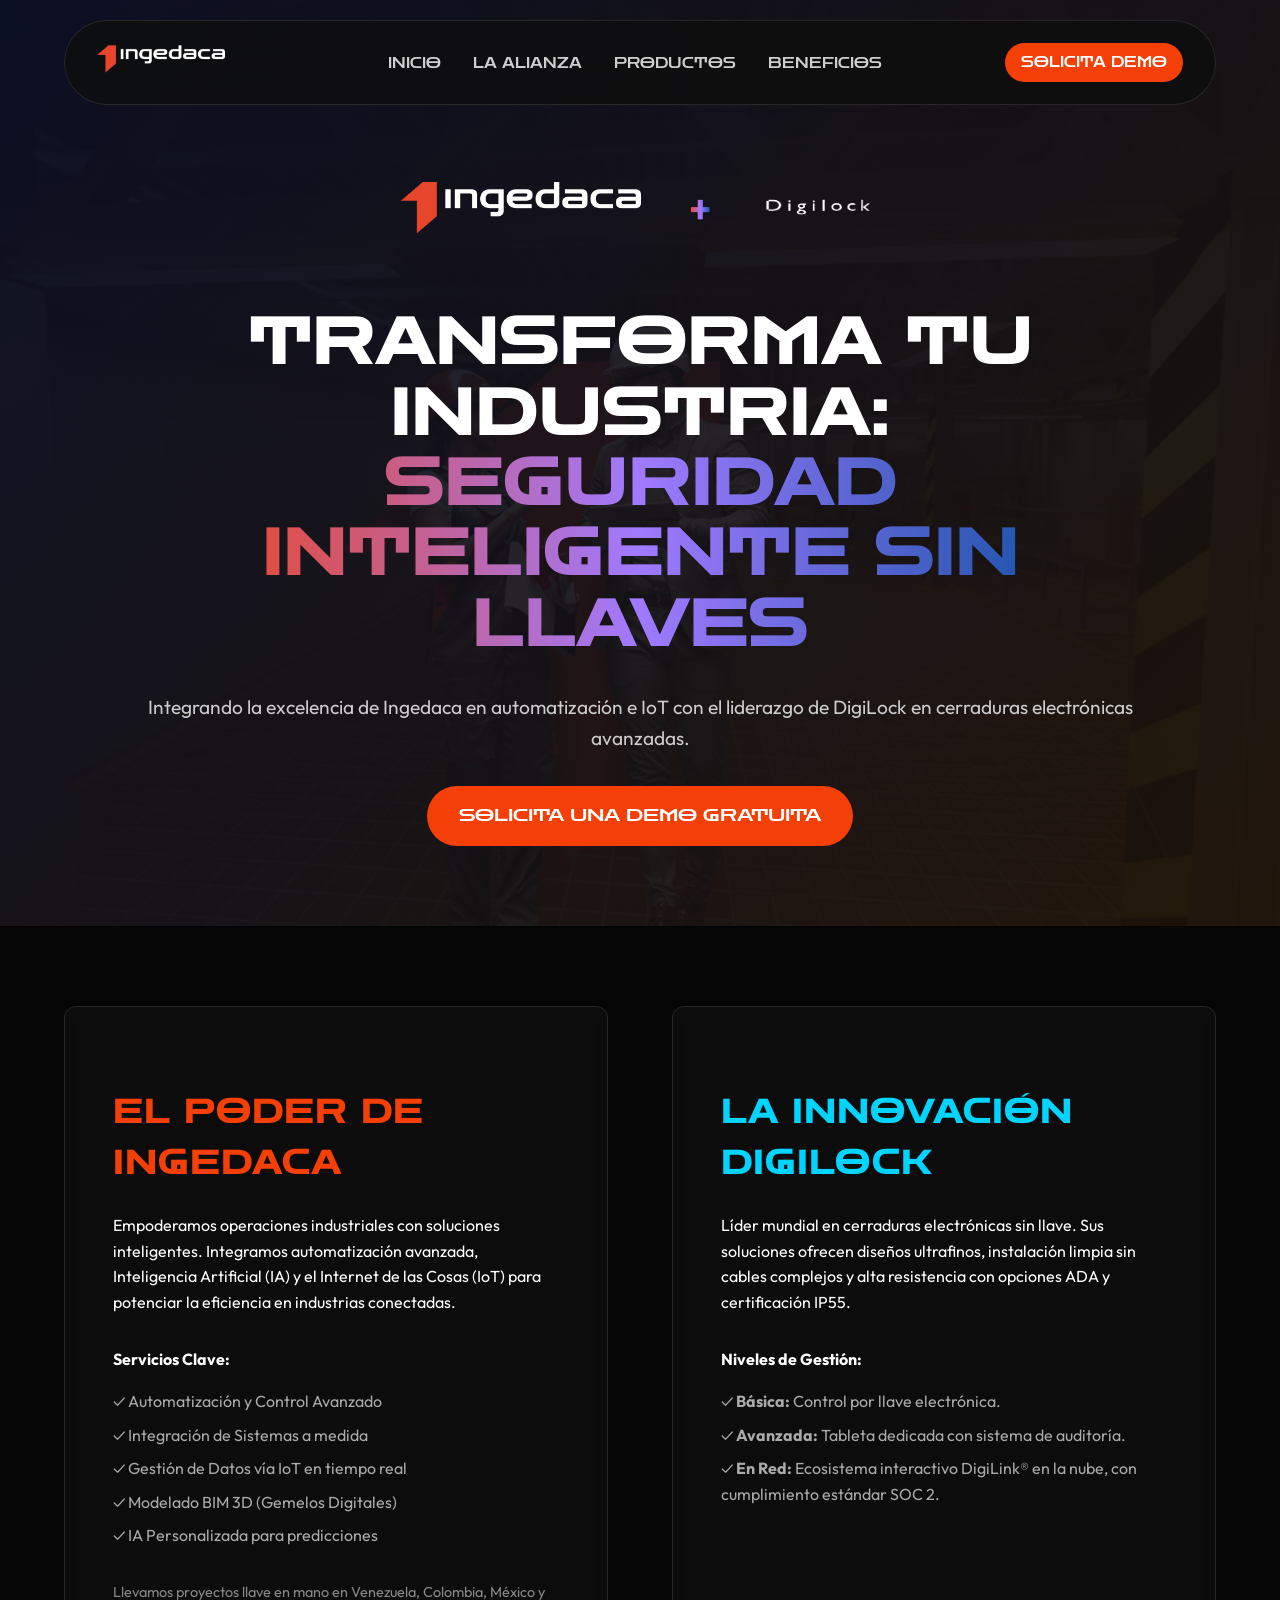
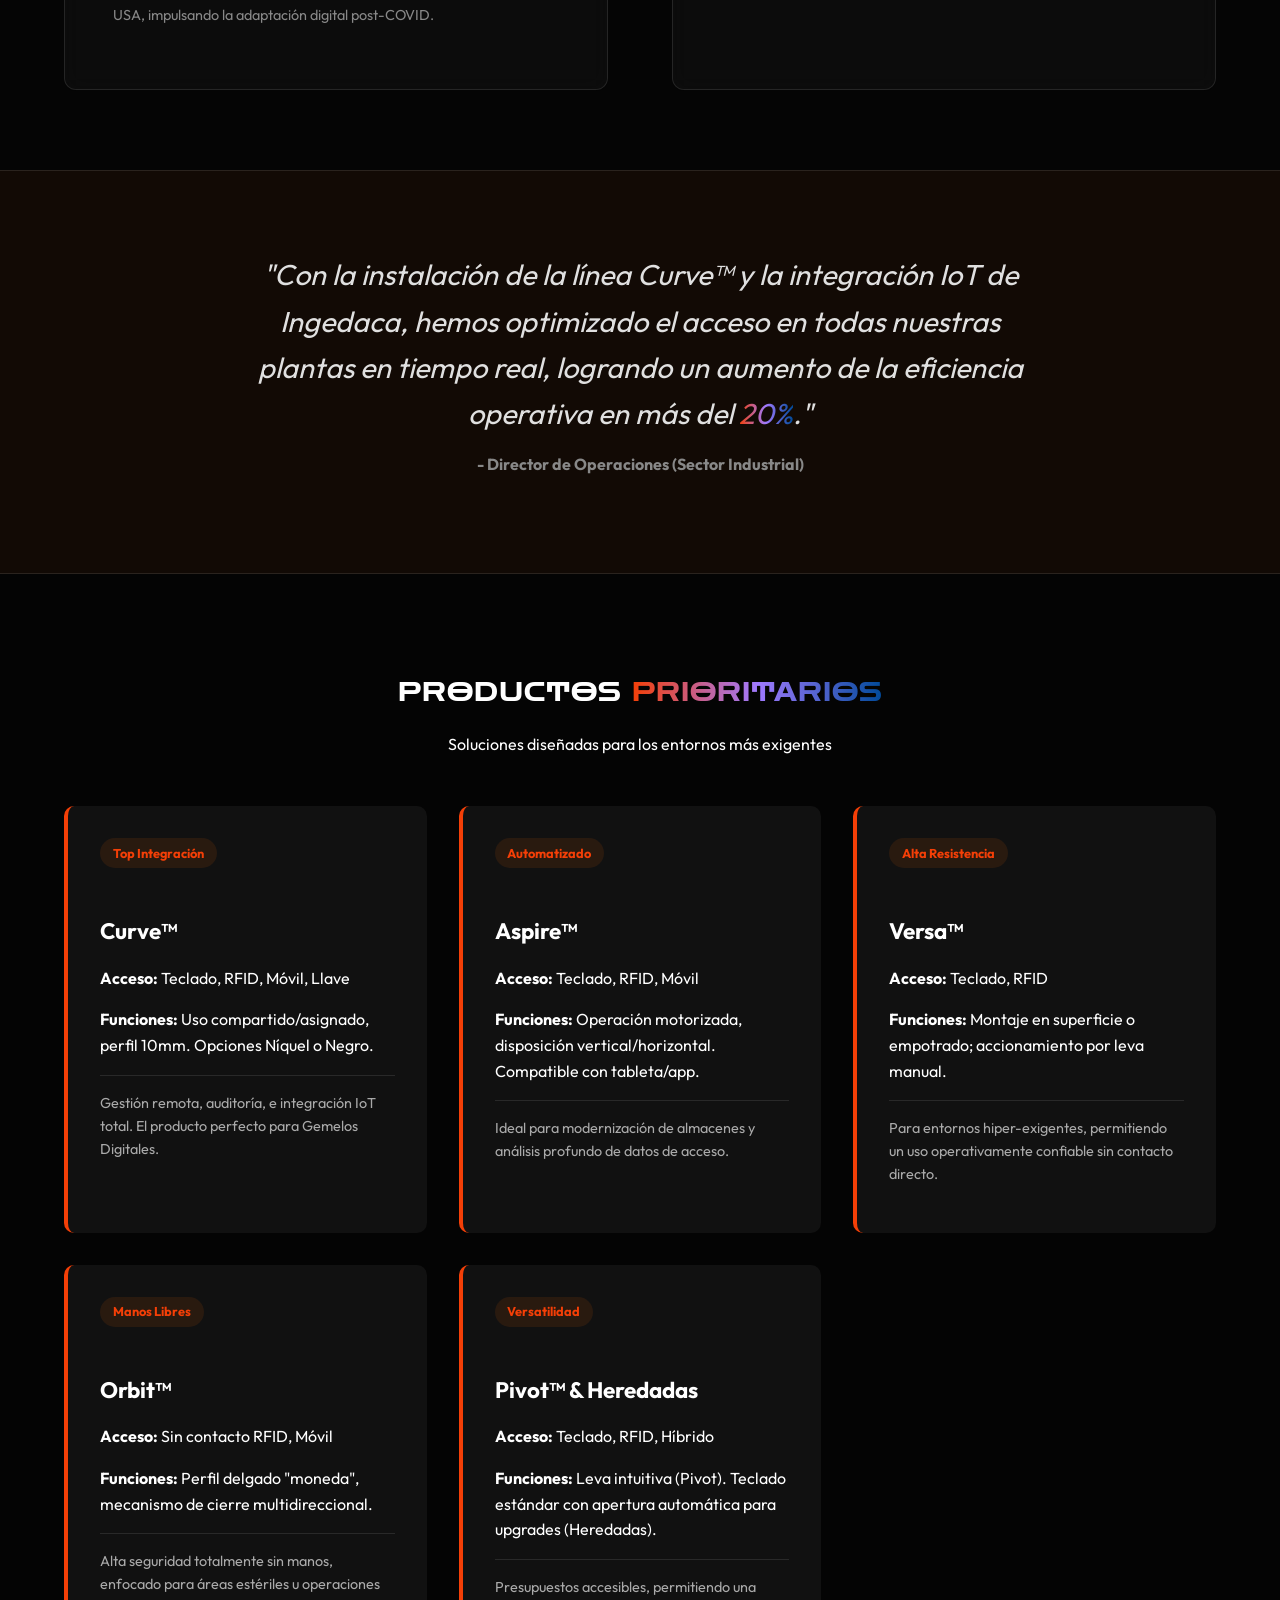
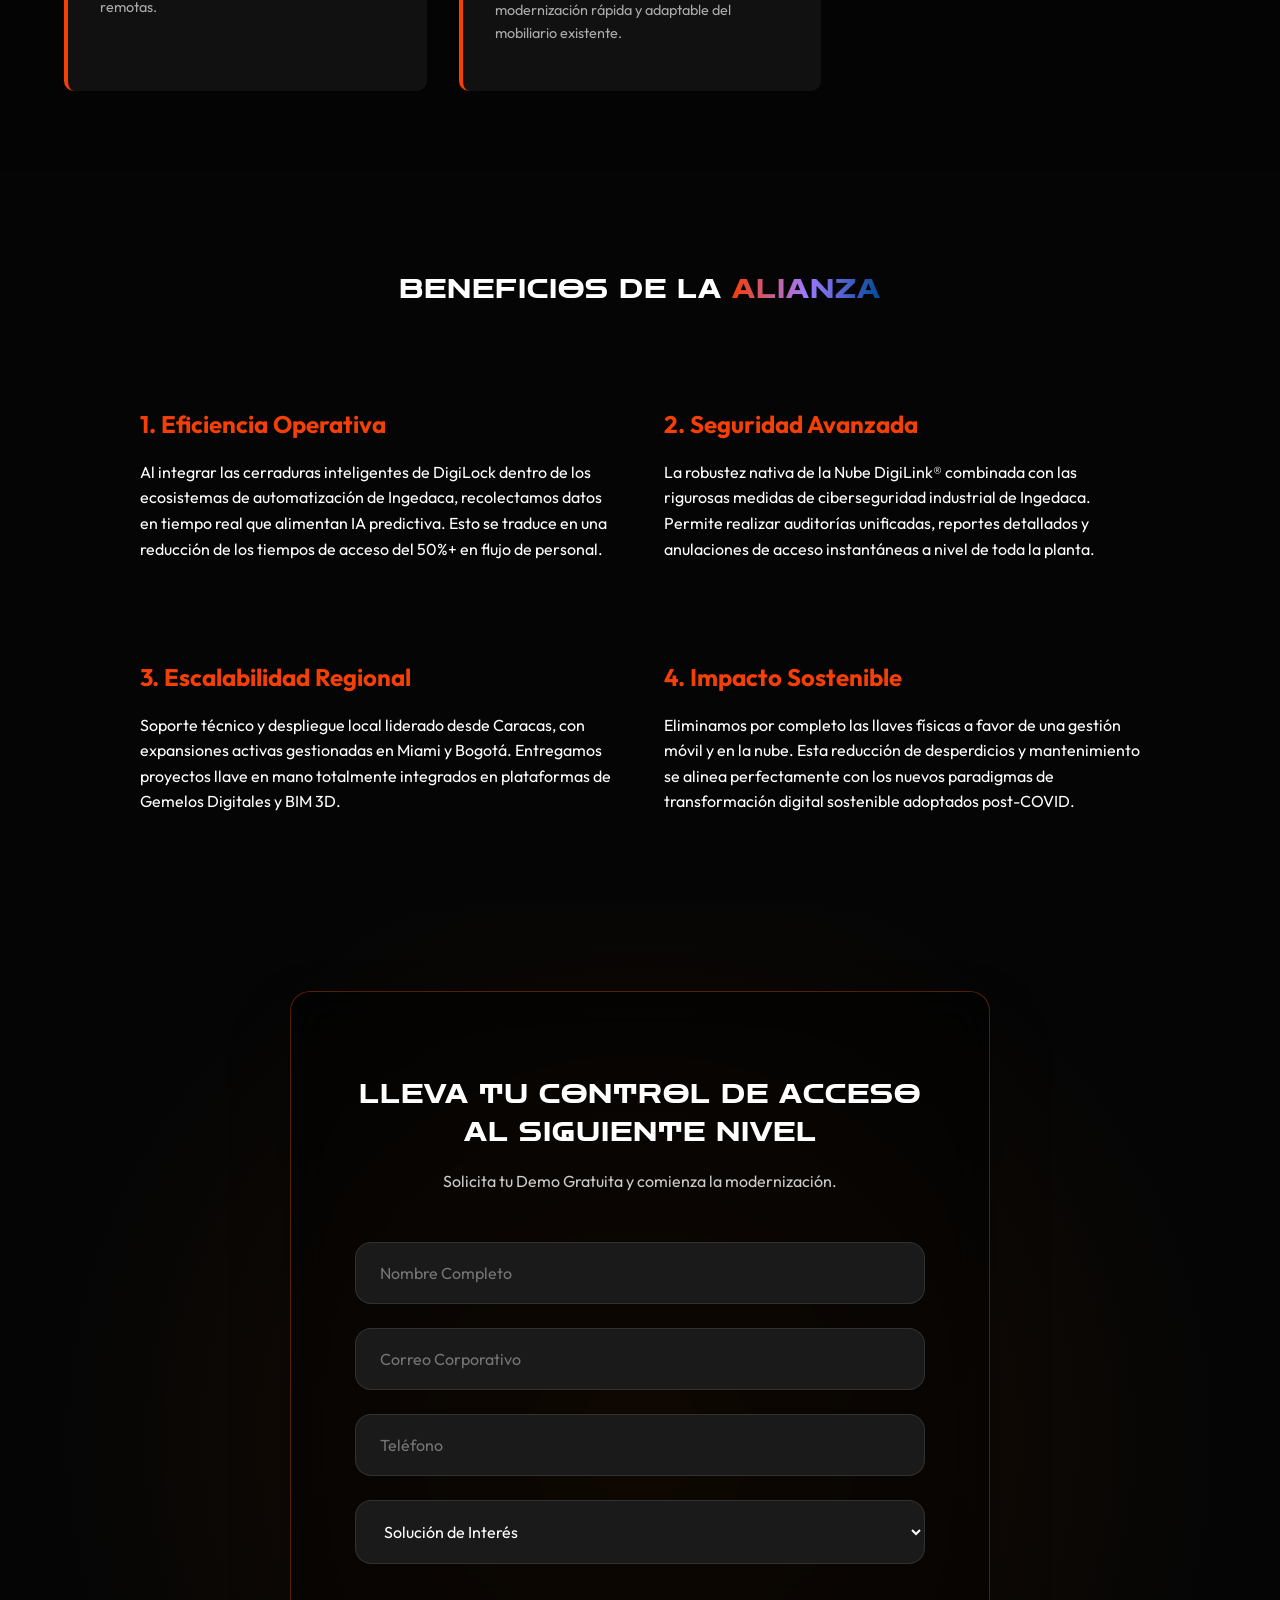
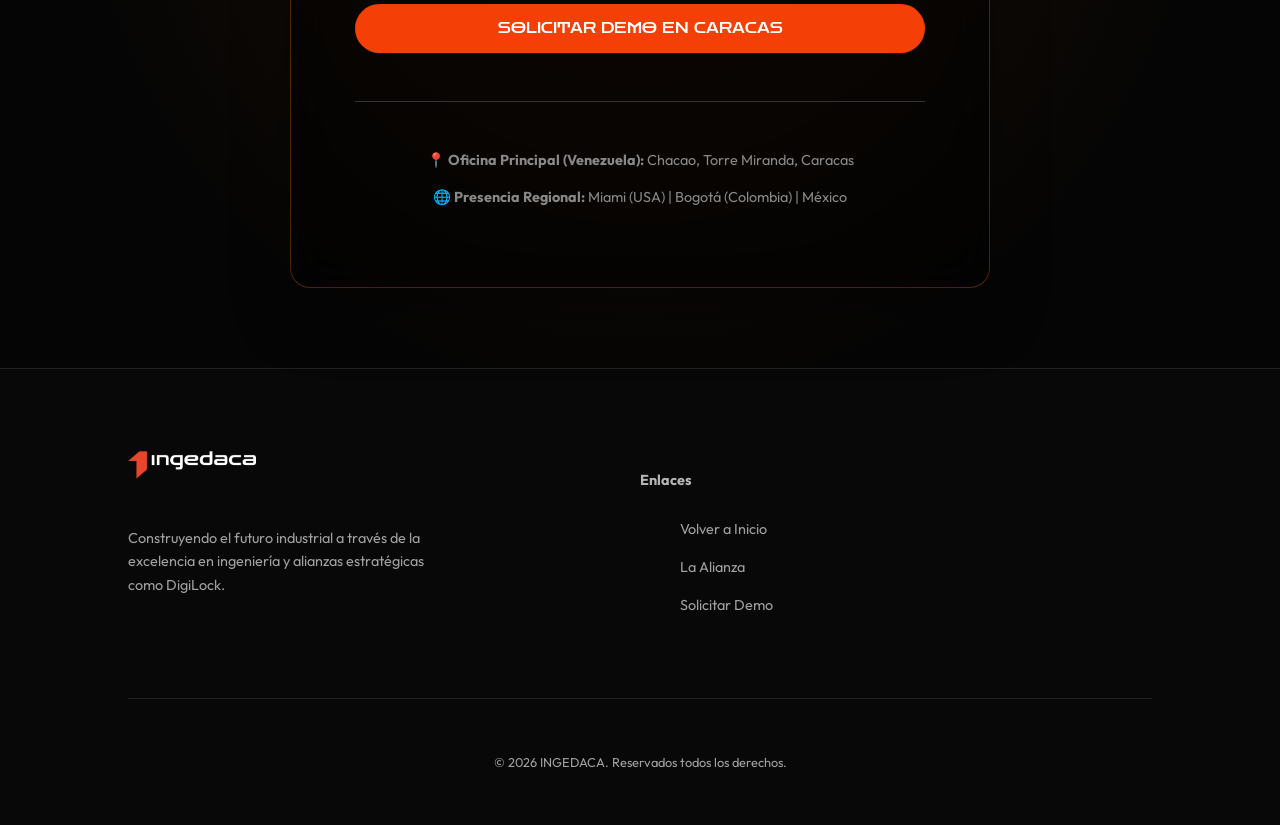
==== alianza-digilock.html @ f72793a3 "First Commit" ====
<!DOCTYPE html>
<html lang="es">
<head>
    <meta charset="UTF-8">
    <meta name="viewport" content="width=device-width, initial-scale=1.0">
    <title>Ingedaca + DigiLock | Seguridad Inteligente</title>
    <link rel="stylesheet" href="index.css">
    <style>
        /* Specific Styles for the Alliance Landing Page */
        .alianza-hero {
            position: relative;
            padding: 10rem 5% 5rem;
            min-height: 90vh;
            display: flex;
            align-items: center;
            background: linear-gradient(135deg, rgba(10, 15, 36, 0.95) 0%, rgba(30, 20, 10, 0.9) 100%), url('assets/images/Artboard 1.jpg') center/cover;
            text-align: center;
        }

        .alianza-hero h1 {
            font-size: clamp(2.5rem, 5vw, 4.5rem);
            line-height: 1.1;
            margin-bottom: 2rem;
            color: #fff;
        }

        .content-section {
            padding: 5rem 5%;
        }

        .alliance-intro-grid {
            display: grid;
            grid-template-columns: 1fr 1fr;
            gap: 4rem;
            max-width: 1200px;
            margin: 0 auto;
        }

        .partner-card {
            background: rgba(255, 255, 255, 0.03);
            border: 1px solid rgba(255, 255, 255, 0.1);
            backdrop-filter: blur(10px);
            padding: 3rem;
            border-radius: 12px;
            transition: transform 0.3s ease;
        }

        .partner-card:hover {
            transform: translateY(-10px);
            border-color: var(--primary-orange, #ff6b00);
        }

        .partner-card h3 {
            font-size: 2rem;
            margin-bottom: 1.5rem;
            color: var(--primary-orange, #ff6b00);
        }

        .products-grid {
            display: grid;
            grid-template-columns: repeat(auto-fit, minmax(300px, 1fr));
            gap: 2rem;
            max-width: 1200px;
            margin: 3rem auto 0;
        }

        .product-card {
            background: rgba(255, 255, 255, 0.05);
            border-radius: 10px;
            padding: 2rem;
            border-left: 4px solid var(--primary-orange, #ff6b00);
            transition: all 0.3s ease;
        }

        .product-card:hover {
            box-shadow: 0 10px 30px rgba(0, 0, 0, 0.3);
            transform: translateY(-5px);
            background: rgba(255, 255, 255, 0.08);
        }

        .product-card h4 {
            font-size: 1.4rem;
            margin-bottom: 1rem;
            color: #fff;
        }

        .product-badge {
            display: inline-block;
            background: rgba(255, 107, 0, 0.1);
            color: var(--primary-orange, #ff6b00);
            padding: 0.3rem 0.8rem;
            border-radius: 20px;
            font-size: 0.8rem;
            margin-bottom: 1rem;
            font-weight: bold;
        }

        .benefits-grid {
            display: grid;
            grid-template-columns: repeat(2, 1fr);
            gap: 3rem;
            max-width: 1000px;
            margin: 0 auto;
        }

        .benefit-item {
            text-align: left;
        }

        .benefit-item h4 {
            color: var(--primary-orange, #ff6b00);
            font-size: 1.5rem;
            margin-bottom: 1rem;
        }

        .testimonial-section {
            background: rgba(255, 107, 0, 0.05);
            padding: 5rem 5%;
            text-align: center;
            border-top: 1px solid rgba(255, 255, 255, 0.1);
            border-bottom: 1px solid rgba(255, 255, 255, 0.1);
        }

        .testimonial-box {
            max-width: 800px;
            margin: 0 auto;
            font-size: 1.8rem;
            font-style: italic;
            color: #e0e0e0;
        }

        @media (max-width: 768px) {
            .alliance-intro-grid, .benefits-grid {
                grid-template-columns: 1fr;
            }
            .testimonial-box {
                font-size: 1.4rem;
            }
        }
    </style>
</head>
<body>

    <!-- Header -->
    <header>
        <div class="logo-container">
            <img src="assets/images/logo/Logo Ingedaca.png" alt="Ingedaca Logo">
        </div>
        <nav>
            <ul>
                <li><a href="index.html">Inicio</a></li>
                <li><a href="#alianza">La Alianza</a></li>
                <li><a href="#productos">Productos</a></li>
                <li><a href="#beneficios">Beneficios</a></li>
            </ul>
        </nav>
        <div class="nav-actions">
            <a href="#cta" class="btn-primary" style="padding: 0.5rem 1rem; font-size: 0.9rem;">Solicita Demo</a>
            <div class="menu-toggle" id="mobileMenu">
                <span></span>
                <span></span>
                <span></span>
            </div>
        </div>
    </header>

    <!-- Hero Section -->
    <section class="alianza-hero">
        <div style="max-width: 1000px; margin: 0 auto;" class="reveal">
            <div style="display: flex; justify-content: center; align-items: center; gap: 3rem; margin-bottom: 2rem;">
                <img src="assets/images/logo/Logo Ingedaca.png" alt="Ingedaca" style="height: 60px;">
                <span class="text-gradient" style="font-size: 2.5rem; font-weight: bold;">+</span>
                <img src="assets/images/aliados/digi.png" alt="DigiLock" style="height: 95px; filter: brightness(0) invert(1);">
            </div>
            <h1>Transforma tu Industria: <span class="text-gradient">Seguridad Inteligente sin Llaves</span></h1>
            <p style="font-size: 1.2rem; color: #ccc; margin-bottom: 2rem;">Integrando la excelencia de Ingedaca en automatización e IoT con el liderazgo de DigiLock en cerraduras electrónicas avanzadas.</p>
            <a href="#cta" class="btn-primary" style="font-size: 1.1rem; padding: 1rem 2rem;">Solicita una Demo Gratuita</a>
        </div>
    </section>

    <!-- Intro / Alianza Section -->
    <section id="alianza" class="content-section">
        <div class="alliance-intro-grid">
            <div class="partner-card reveal">
                <h3>El Poder de INGEDACA</h3>
                <p>Empoderamos operaciones industriales con soluciones inteligentes. Integramos automatización avanzada, Inteligencia Artificial (IA) y el Internet de las Cosas (IoT) para potenciar la eficiencia en industrias conectadas.</p>
                <div style="margin-top: 2rem;">
                    <strong style="color: #fff;">Servicios Clave:</strong>
                    <ul style="margin-top: 1rem; color: #aaa; list-style-type: none; padding-left: 0;">
                        <li style="margin-bottom: 0.5rem;">✓ Automatización y Control Avanzado</li>
                        <li style="margin-bottom: 0.5rem;">✓ Integración de Sistemas a medida</li>
                        <li style="margin-bottom: 0.5rem;">✓ Gestión de Datos vía IoT en tiempo real</li>
                        <li style="margin-bottom: 0.5rem;">✓ Modelado BIM 3D (Gemelos Digitales)</li>
                        <li style="margin-bottom: 0.5rem;">✓ IA Personalizada para predicciones</li>
                    </ul>
                </div>
                <p style="margin-top: 2rem; font-size: 0.9rem; color: #888;">Llevamos proyectos llave en mano en Venezuela, Colombia, México y USA, impulsando la adaptación digital post-COVID.</p>
            </div>
            
            <div class="partner-card reveal" style="transition-delay: 0.2s;">
                <h3 style="color: #00d4ff;">La Innovación DigiLock</h3>
                <p>Líder mundial en cerraduras electrónicas sin llave. Sus soluciones ofrecen diseños ultrafinos, instalación limpia sin cables complejos y alta resistencia con opciones ADA y certificación IP55.</p>
                <div style="margin-top: 2rem;">
                    <strong style="color: #fff;">Niveles de Gestión:</strong>
                    <ul style="margin-top: 1rem; color: #aaa; list-style-type: none; padding-left: 0;">
                        <li style="margin-bottom: 0.5rem;">✓ <strong>Básica:</strong> Control por llave electrónica.</li>
                        <li style="margin-bottom: 0.5rem;">✓ <strong>Avanzada:</strong> Tableta dedicada con sistema de auditoría.</li>
                        <li style="margin-bottom: 0.5rem;">✓ <strong>En Red:</strong> Ecosistema interactivo DigiLink® en la nube, con cumplimiento estándar SOC 2.</li>
                    </ul>
                </div>
            </div>
        </div>
    </section>

    <!-- Testimonial Section -->
    <section class="testimonial-section reveal">
        <div class="testimonial-box">
            "Con la instalación de la línea Curve™ y la integración IoT de Ingedaca, hemos optimizado el acceso en todas nuestras plantas en tiempo real, logrando un aumento de la eficiencia operativa en más del <span class="text-gradient">20%</span>."
        </div>
        <p style="margin-top: 1rem; color: #888; font-weight: bold;">- Director de Operaciones (Sector Industrial)</p>
    </section>

    <!-- Products Section -->
    <section id="productos" class="content-section" style="background: rgba(0,0,0,0.2);">
        <div class="section-title reveal" style="text-align: center; margin-bottom: 3rem;">
            <h2>Productos <span class="text-gradient">Prioritarios</span></h2>
            <p>Soluciones diseñadas para los entornos más exigentes</p>
        </div>
        
        <div class="products-grid">
            <div class="product-card reveal">
                <span class="product-badge">Top Integración</span>
                <h4>Curve™</h4>
                <p><strong>Acceso:</strong> Teclado, RFID, Móvil, Llave</p>
                <p><strong>Funciones:</strong> Uso compartido/asignado, perfil 10mm. Opciones Níquel o Negro.</p>
                <p style="margin-top: 1rem; border-top: 1px solid rgba(255,255,255,0.1); padding-top: 1rem; font-size: 0.9rem; color: #aaa;">Gestión remota, auditoría, e integración IoT total. El producto perfecto para Gemelos Digitales.</p>
            </div>
            <div class="product-card reveal">
                <span class="product-badge">Automatizado</span>
                <h4>Aspire™</h4>
                <p><strong>Acceso:</strong> Teclado, RFID, Móvil</p>
                <p><strong>Funciones:</strong> Operación motorizada, disposición vertical/horizontal. Compatible con tableta/app.</p>
                <p style="margin-top: 1rem; border-top: 1px solid rgba(255,255,255,0.1); padding-top: 1rem; font-size: 0.9rem; color: #aaa;">Ideal para modernización de almacenes y análisis profundo de datos de acceso.</p>
            </div>
            <div class="product-card reveal">
                <span class="product-badge">Alta Resistencia</span>
                <h4>Versa™</h4>
                <p><strong>Acceso:</strong> Teclado, RFID</p>
                <p><strong>Funciones:</strong> Montaje en superficie o empotrado; accionamiento por leva manual.</p>
                <p style="margin-top: 1rem; border-top: 1px solid rgba(255,255,255,0.1); padding-top: 1rem; font-size: 0.9rem; color: #aaa;">Para entornos hiper-exigentes, permitiendo un uso operativamente confiable sin contacto directo.</p>
            </div>
            <div class="product-card reveal">
                <span class="product-badge">Manos Libres</span>
                <h4>Orbit™</h4>
                <p><strong>Acceso:</strong> Sin contacto RFID, Móvil</p>
                <p><strong>Funciones:</strong> Perfil delgado "moneda", mecanismo de cierre multidireccional.</p>
                <p style="margin-top: 1rem; border-top: 1px solid rgba(255,255,255,0.1); padding-top: 1rem; font-size: 0.9rem; color: #aaa;">Alta seguridad totalmente sin manos, enfocado para áreas estériles u operaciones remotas.</p>
            </div>
            <div class="product-card reveal">
                <span class="product-badge">Versatilidad</span>
                <h4>Pivot™ & Heredadas</h4>
                <p><strong>Acceso:</strong> Teclado, RFID, Híbrido</p>
                <p><strong>Funciones:</strong> Leva intuitiva (Pivot). Teclado estándar con apertura automática para upgrades (Heredadas).</p>
                <p style="margin-top: 1rem; border-top: 1px solid rgba(255,255,255,0.1); padding-top: 1rem; font-size: 0.9rem; color: #aaa;">Presupuestos accesibles, permitiendo una modernización rápida y adaptable del mobiliario existente.</p>
            </div>
        </div>
    </section>

    <!-- Beneficios Section -->
    <section id="beneficios" class="content-section">
        <div class="section-title reveal" style="text-align: center; margin-bottom: 4rem;">
            <h2>Beneficios de la <span class="text-gradient">Alianza</span></h2>
        </div>
        <div class="benefits-grid">
            <div class="benefit-item reveal">
                <h4>1. Eficiencia Operativa</h4>
                <p>Al integrar las cerraduras inteligentes de DigiLock dentro de los ecosistemas de automatización de Ingedaca, recolectamos datos en tiempo real que alimentan IA predictiva. Esto se traduce en una reducción de los tiempos de acceso del 50%+ en flujo de personal.</p>
            </div>
            <div class="benefit-item reveal" style="transition-delay: 0.1s;">
                <h4>2. Seguridad Avanzada</h4>
                <p>La robustez nativa de la Nube DigiLink® combinada con las rigurosas medidas de ciberseguridad industrial de Ingedaca. Permite realizar auditorías unificadas, reportes detallados y anulaciones de acceso instantáneas a nivel de toda la planta.</p>
            </div>
            <div class="benefit-item reveal" style="transition-delay: 0.2s;">
                <h4>3. Escalabilidad Regional</h4>
                <p>Soporte técnico y despliegue local liderado desde Caracas, con expansiones activas gestionadas en Miami y Bogotá. Entregamos proyectos llave en mano totalmente integrados en plataformas de Gemelos Digitales y BIM 3D.</p>
            </div>
            <div class="benefit-item reveal" style="transition-delay: 0.3s;">
                <h4>4. Impacto Sostenible</h4>
                <p>Eliminamos por completo las llaves físicas a favor de una gestión móvil y en la nube. Esta reducción de desperdicios y mantenimiento se alinea perfectamente con los nuevos paradigmas de transformación digital sostenible adoptados post-COVID.</p>
            </div>
        </div>
    </section>

    <!-- Lead Generation CTA -->
    <section id="cta" class="content-section" style="background: radial-gradient(circle at center, rgba(255,107,0,0.1) 0%, transparent 70%);">
        <div class="form-wrapper reveal" style="max-width: 700px; margin: 0 auto; background: rgba(0,0,0,0.5); backdrop-filter: blur(20px); border: 1px solid rgba(255,107,0,0.3); border-radius: 20px; padding: 4rem;">
            <h2 style="text-align: center; margin-bottom: 1rem;">Lleva tu Control de Acceso al Siguiente Nivel</h2>
            <p style="text-align: center; margin-bottom: 3rem; color: #ccc;">Solicita tu Demo Gratuita y comienza la modernización.</p>
            
            <form id="leadForm">
                <input type="text" placeholder="Nombre Completo" required>
                <input type="email" placeholder="Correo Corporativo" required>
                <input type="tel" placeholder="Teléfono" required>
                <select required>
                    <option value="" disabled selected>Solución de Interés</option>
                    <option value="curve">Curve™ - Gemelos Digitales</option>
                    <option value="aspire">Aspire™ - Plantas/Almacenes</option>
                    <option value="orbit">Orbit™ - Alta Seguridad sin contacto</option>
                    <option value="otros">Otras Soluciones / Asesoría</option>
                </select>
                <button type="submit" class="btn-primary" style="width: 100%; margin-top: 1rem;">Solicitar Demo en Caracas</button>
            </form>
            <div id="successMsg" style="display: none; text-align: center; padding: 2rem;">
                <h3 class="text-gradient">¡Solicitud Exitosa!</h3>
                <p>Un experto de nuestra oficina en Caracas se comunicará pronto.</p>
            </div>

            <div style="margin-top: 3rem; text-align: center; font-size: 0.9rem; color: #888; border-top: 1px solid #333; padding-top: 2rem;">
                <p>📍 <strong>Oficina Principal (Venezuela):</strong> Chacao, Torre Miranda, Caracas</p>
                <p style="margin-top: 0.5rem;">🌐 <strong>Presencia Regional:</strong> Miami (USA) | Bogotá (Colombia) | México</p>
            </div>
        </div>
    </section>

    <!-- Core Footer -->
    <footer>
        <div class="footer-grid">
            <div class="footer-logo">
                <img src="assets/images/logo/Logo Ingedaca.png" alt="Ingedaca Logo">
                <p style="font-size: 0.9rem; color: var(--text-secondary); max-width: 300px;">Construyendo el futuro industrial a través de la excelencia en ingeniería y alianzas estratégicas como DigiLock.</p>
            </div>
            <div class="footer-col">
                <h4>Enlaces</h4>
                <ul>
                    <li><a href="index.html">Volver a Inicio</a></li>
                    <li><a href="#alianza">La Alianza</a></li>
                    <li><a href="#cta">Solicitar Demo</a></li>
                </ul>
            </div>
        </div>
        <div class="footer-bottom">
            <p>&copy; 2026 INGEDACA. Reservados todos los derechos.</p>
        </div>
    </footer>

    <!-- Scripts -->
    <script>
        const observerOptions = { threshold: 0.1, rootMargin: "0px 0px -50px 0px" };
        const observer = new IntersectionObserver((entries) => {
            entries.forEach(entry => {
                if (entry.isIntersecting) {
                    entry.target.classList.add('active');
                }
            });
        }, observerOptions);
        
        document.querySelectorAll('.reveal').forEach(el => observer.observe(el));

        // Mobile Menu
        const menuToggle = document.getElementById('mobileMenu');
        const nav = document.querySelector('nav');
        
        if(menuToggle && nav) {
            menuToggle.addEventListener('click', () => {
                nav.classList.toggle('mobile-active');
                menuToggle.classList.toggle('active');
            });

            document.querySelectorAll('nav a').forEach(link => {
                link.addEventListener('click', () => {
                    nav.classList.remove('mobile-active');
                    menuToggle.classList.remove('active');
                });
            });
        }

        // Form
        const form = document.getElementById('leadForm');
        if(form) {
            form.addEventListener('submit', (e) => {
                e.preventDefault();
                form.style.display = 'none';
                document.getElementById('successMsg').style.display = 'block';
            });
        }
    </script>
</body>
</html>
---- index.css ----
@import url('https://fonts.googleapis.com/css2?family=Zen+Dots&family=Outfit:wght@300;400;600&display=swap');

/* Design Tokens & Corporate Identity */
:root {
    --bg-color: #050505;
    --surface-color: #0f0f0f;
    --primary-orange: #f43f07;
    --accent-blue: #004a99;
    --text-primary: #ffffff;
    --text-secondary: #a0a0a0;
    --glass-bg: rgba(255, 255, 255, 0.05);
    --glass-border: rgba(255, 255, 255, 0.1);
    --transition: all 0.5s cubic-bezier(0.4, 0, 0.2, 1);
    --font-heading: 'Zen Dots', sans-serif;
    --font-body: 'Outfit', sans-serif;
    --corporate-gradient: linear-gradient(90deg, #f43f07 0%, #a07aff 50%, #004a99 100%);
}

html, body {
    overflow-x: hidden !important;
    width: 100%;
    margin: 0;
    padding: 0;
    background-color: var(--bg-color);
    color: var(--text-primary);
    font-family: var(--font-body);
    line-height: 1.6;
    position: relative;
}

* {
    box-sizing: border-box;
}

h1, h2, h3 {
    font-family: var(--font-heading);
    text-transform: uppercase;
    letter-spacing: 2px;
}

.text-gradient {
    background: var(--corporate-gradient);
    -webkit-background-clip: text;
    background-clip: text;
    -webkit-text-fill-color: transparent;
    display: inline-block;
}

/* Scroll Animations */
.reveal {
    opacity: 0;
    transform: translateY(40px);
    transition: var(--transition);
}

.reveal.active {
    opacity: 1;
    transform: translateY(0);
}

/* Floating Pill Header */
header {
    position: fixed;
    top: 20px;
    left: 50%;
    transform: translateX(-50%);
    width: 90%;
    max-width: 1200px;
    padding: 0.8rem 2rem;
    display: flex;
    justify-content: space-between;
    align-items: center;
    background: rgba(15, 15, 15, 0.85);
    backdrop-filter: blur(20px);
    z-index: 1000;
    border-radius: 100px;
    border: 1px solid var(--glass-border);
    transition: var(--transition);
}

.logo-container img {
    height: 32px;
}

nav ul {
    display: flex;
    gap: 2rem;
    list-style: none;
    align-items: center;
}

nav ul li a {
    color: var(--text-primary);
    text-decoration: none;
    font-size: 0.85rem;
    font-family: var(--font-heading);
    text-transform: uppercase;
    transition: var(--transition);
    opacity: 0.8;
}

.nav-actions {
    display: flex;
    gap: 1.5rem;
    align-items: center;
}

.menu-toggle {
    display: none;
    flex-direction: column;
    gap: 5px;
    cursor: pointer;
    padding: 10px;
}

.menu-toggle span {
    width: 25px;
    height: 2px;
    background: white;
    display: block;
}

.hero-content h1 {
    font-size: clamp(2rem, 8vw, 4.5rem);
    margin-bottom: 2rem;
    line-height: 1.1;
}

.hero-content h1 span:first-child {
    color: white !important;
}

/* Corporate Gradient Title */
.hero-content h1 span.text-gradient {
    background: var(--corporate-gradient);
    -webkit-background-clip: text !important;
    background-clip: text !important;
    -webkit-text-fill-color: transparent !important;
    display: inline-block;
}

/* Hero Section Refined with 75% Overlay */
#hero {
    height: 100vh;
    background: linear-gradient(rgba(0,0,0,0.75), rgba(0,0,0,0.75)), 
                url('assets/images/Caracascampus-48.jpg') center/cover no-repeat;
    display: flex;
    flex-direction: column;
    justify-content: center;
    align-items: center;
    text-align: center;
    padding: 0 10%;
}

.hero-content {
    max-width: 1000px;
    width: 100%;
}

.hero-content h1 {
    margin-bottom: 2rem;
}

.hero-content p {
    color: #ffffff !important;
    opacity: 1;
    font-weight: 300;
    max-width: 800px;
    margin: 0 auto 3rem auto;
}

/* Nosotros Section - Split Layout */
#nosotros {
    padding: 8rem 10%;
    background: var(--bg-color);
}

.nosotros-grid {
    display: grid;
    grid-template-columns: 1.2fr 1fr;
    gap: 5rem;
    align-items: center;
}

.nosotros-text {
    text-align: left;
}

.nosotros-text p {
    font-size: 1.15rem;
    margin-bottom: 2rem;
    color: var(--text-secondary);
    line-height: 1.6;
}

.nosotros-image {
    height: 500px;
    border-radius: 40px;
    background: url('assets/images/DT INGEDACA.jpg') center/cover;
    border: 1px solid var(--glass-border);
    box-shadow: 0 40px 100px rgba(0,0,0,0.5);
}

/* Metrics Section - Compact & Animated */
#impact { 
    padding: 4rem 10%; 
    display: grid; 
    grid-template-columns: repeat(auto-fit, minmax(250px, 1fr)); 
    gap: 3rem; 
    background: #080808;
}

.metric-card { 
    background: transparent; 
    padding: 2rem; 
    border-radius: 0; 
    border: none; 
    text-align: center; 
}

.metric-card h3 { 
    font-size: 3.5rem; 
    margin-bottom: 0; 
}

.metric-card.reveal { transition-delay: calc(var(--delay, 0) * 0.2s); }

.services-grid {
    display: grid;
    grid-template-columns: repeat(3, 1fr);
    gap: 2.5rem;
    padding: 0 2rem;
}

.service-card {
    position: relative;
    background: var(--surface-color);
    padding: 2px;
    border-radius: 32px;
    overflow: hidden;
    transition: var(--transition);
}

.service-card::before {
    content: '';
    position: absolute;
    inset: 0;
    background: var(--corporate-gradient);
    opacity: 0.3;
    transition: var(--transition);
}

.service-card:hover::before {
    opacity: 1;
    animation: border-rotate 4s linear infinite;
}

.service-inner {
    background: var(--surface-color);
    border-radius: 38px;
    height: 100%;
    overflow: hidden;
    position: relative;
    z-index: 1;
}

.service-visual { height: 280px; background-size: cover; background-position: center; position: relative; }
.service-body { padding: 3rem; }

@keyframes border-rotate {
    0% { filter: hue-rotate(0deg); }
    100% { filter: hue-rotate(360deg); }
}

/* Partners - Improved Visibility */
.aliados-container { 
    padding: 6rem 0; 
    background: #080808; 
    overflow: hidden; 
    width: 100%;
}

.marquee { 
    display: flex; 
    gap: 6rem; 
    animation: scroll 40s linear infinite; 
    width: max-content; 
    align-items: center;
}

.marquee-item {
    width: 140px;
    height: 50px;
    display: flex;
    align-items: center;
    justify-content: center;
    transition: var(--transition);
}

.marquee-item img {
    max-width: 100%;
    max-height: 100%;
    object-fit: contain;
    filter: brightness(0) invert(1);
    opacity: 0.5;
    transition: var(--transition);
}

.marquee-item:hover img {
    filter: none;
    opacity: 1;
}

.marquee-item:hover {
    transform: scale(1.1);
}

#contact {
    padding: 8rem 5%;
    display: flex;
    justify-content: center;
    align-items: center;
    background: #050505;
}

.form-wrapper { 
    background: var(--surface-color); 
    padding: 5rem; 
    border-radius: 48px; 
    border: 1px solid var(--glass-border); 
    max-width: 800px; 
    width: 100%; 
    box-shadow: 0 30px 60px rgba(0,0,0,0.3);
}

input, select, textarea { 
    width: 100%; 
    padding: 1.25rem 1.5rem; 
    background: #1a1a1a; 
    border: 1px solid var(--glass-border); 
    border-radius: 16px; 
    color: white; 
    margin-bottom: 1.5rem; 
    font-family: var(--font-body); 
    font-size: 1rem;
}

.btn-primary { 
    background: var(--primary-orange); 
    color: white; 
    padding: 1rem 2.5rem; 
    border-radius: 50px; 
    font-family: var(--font-heading); 
    text-decoration: none; 
    display: inline-block; 
    border: none; 
    cursor: pointer; 
    text-transform: uppercase; 
    font-size: 0.9rem;
}

footer {
    padding: 5rem 10% 2.5rem 10%;
    background: #080808;
    border-top: 1px solid var(--glass-border);
}

.footer-grid {
    display: grid;
    grid-template-columns: 2fr 1fr 1fr;
    gap: 4rem;
    margin-bottom: 4rem;
}

.footer-logo img { height: 32px; margin-bottom: 1.5rem; }
.footer-col h4 { font-size: 0.9rem; margin-bottom: 1.5rem; color: var(--text-primary); opacity: 0.7; }
.footer-col ul { list-style: none; }
.footer-col ul li { margin-bottom: 0.8rem; }
.footer-col ul li a { color: var(--text-secondary); text-decoration: none; transition: var(--transition); font-size: 0.9rem; }
.footer-col ul li a:hover { color: var(--primary-orange); }

.footer-bottom {
    text-align: center;
    padding-top: 2.5rem;
    border-top: 1px solid var(--glass-border);
    color: var(--text-secondary);
    font-size: 0.8rem;
}

/* Mobile Perfection Review */
@media (max-width: 992px) {
    .nosotros-grid { grid-template-columns: 1fr; gap: 4rem; }
    .nosotros-image { height: 350px; }
    .nosotros-text { text-align: center; }
    header { width: 95%; top: 10px; padding: 0.8rem 1.5rem; }
    #hero { padding: 0 5%; }
    .services-grid { grid-template-columns: repeat(2, 1fr); gap: 2rem; }
}

@media (max-width: 768px) {
    header {
        width: 95% !important;
        padding: 0.6rem 1rem !important;
        transform: translateX(-50%) !important;
        left: 50% !important;
    }
    
    header nav { 
        display: none !important; 
        position: fixed;
        top: 0;
        left: 0;
        width: 100% !important;
        height: 100vh !important;
        background: #0f0f0f;
        flex-direction: column;
        justify-content: center;
        align-items: center;
        z-index: 2000;
    }
    
    header nav.mobile-active { 
        display: flex !important; 
    }
    
    .menu-toggle { 
        display: flex !important; 
        z-index: 2100;
    }
    
    .lang-switch { display: none; }
    
    nav ul { 
        flex-direction: column; 
        gap: 2.5rem; 
        padding: 0;
    }
    
    nav ul li a { 
        font-size: 1.8rem; 
    }

    .hero-content h1 { 
        font-size: 2.2rem !important; 
        padding: 0 1rem; 
        line-height: 1.1; 
    }
    
    .hero-content p { 
        padding: 0 1rem; 
        font-size: 1rem; 
    }
    
    .nosotros-grid { 
        grid-template-columns: 1fr;
        padding: 0 1.5rem; 
        gap: 3rem; 
    }
    
    .services-grid { 
        grid-template-columns: 1fr; 
        padding: 0 1.5rem; 
    }
    
    .form-wrapper { 
        padding: 3rem 1.5rem; 
        width: 92%;
    }
    
    .footer-grid { 
        grid-template-columns: 1fr; 
        text-align: center; 
    }
}
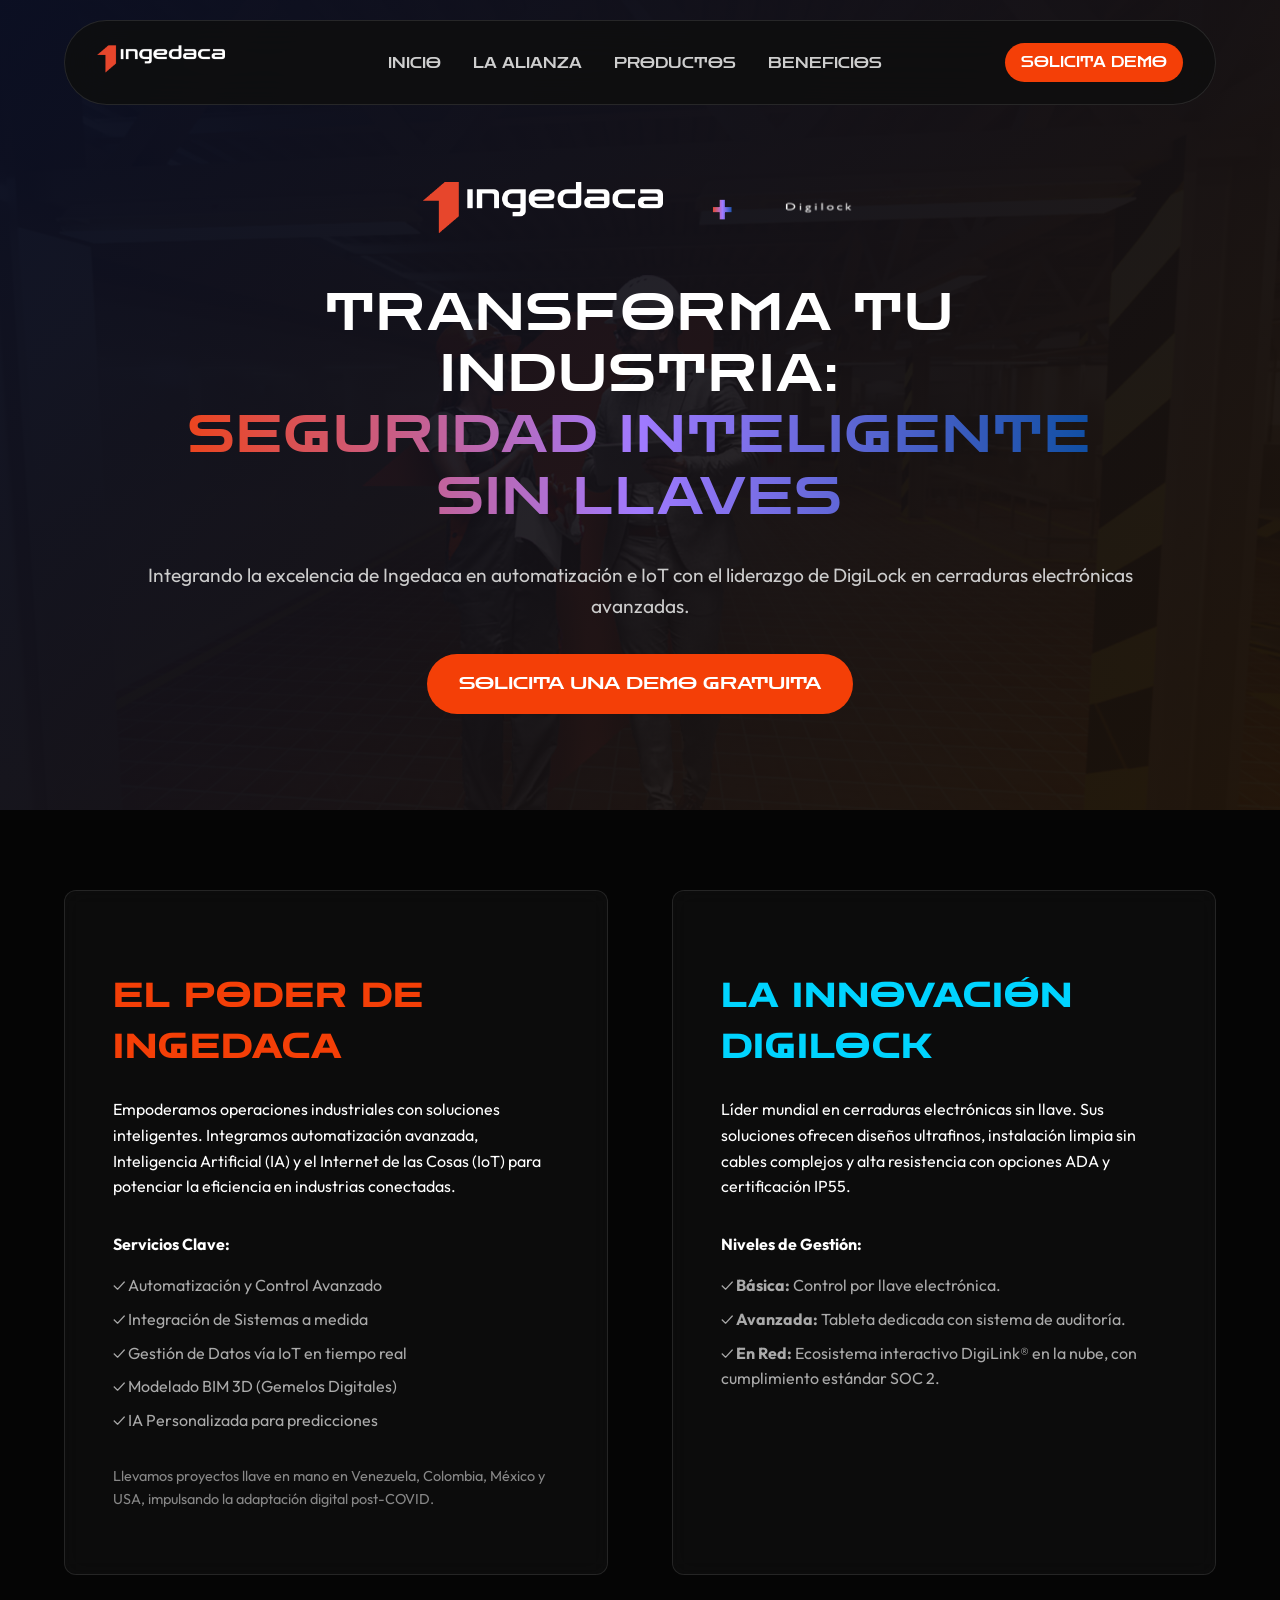
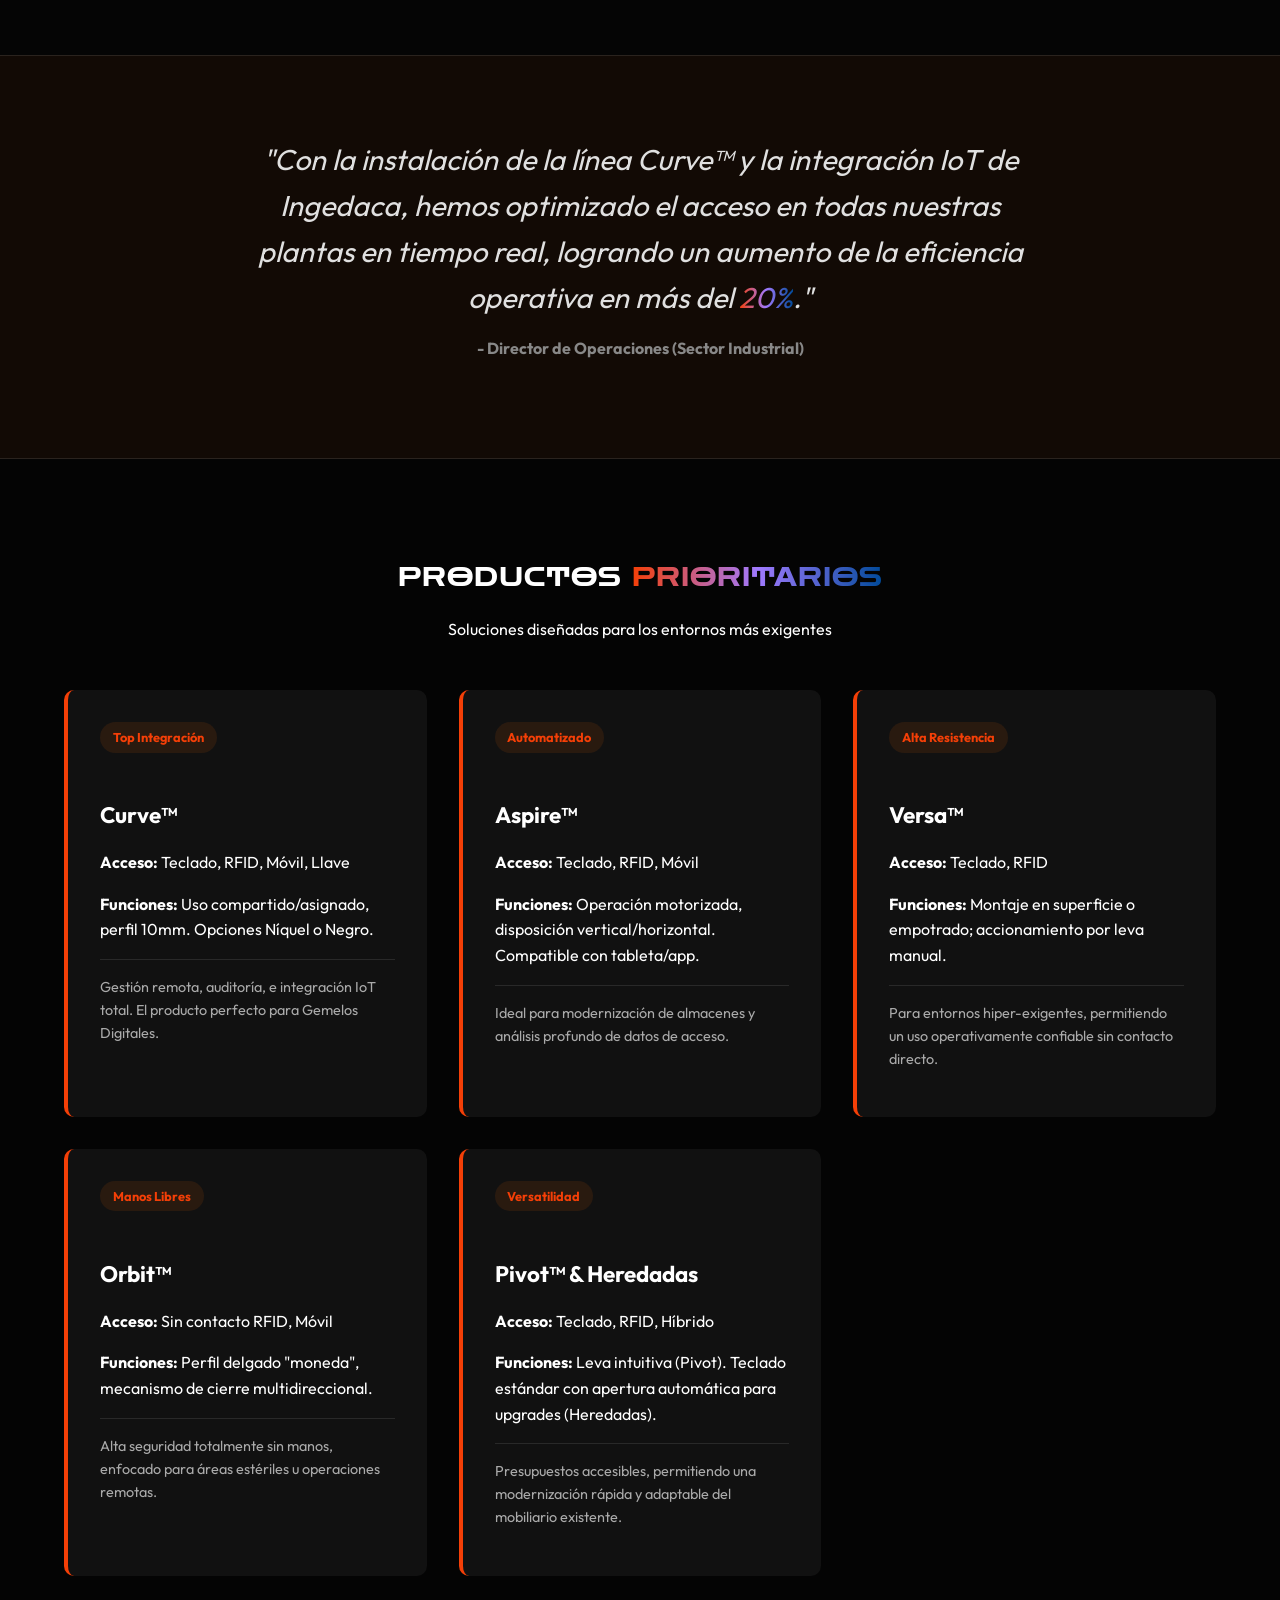
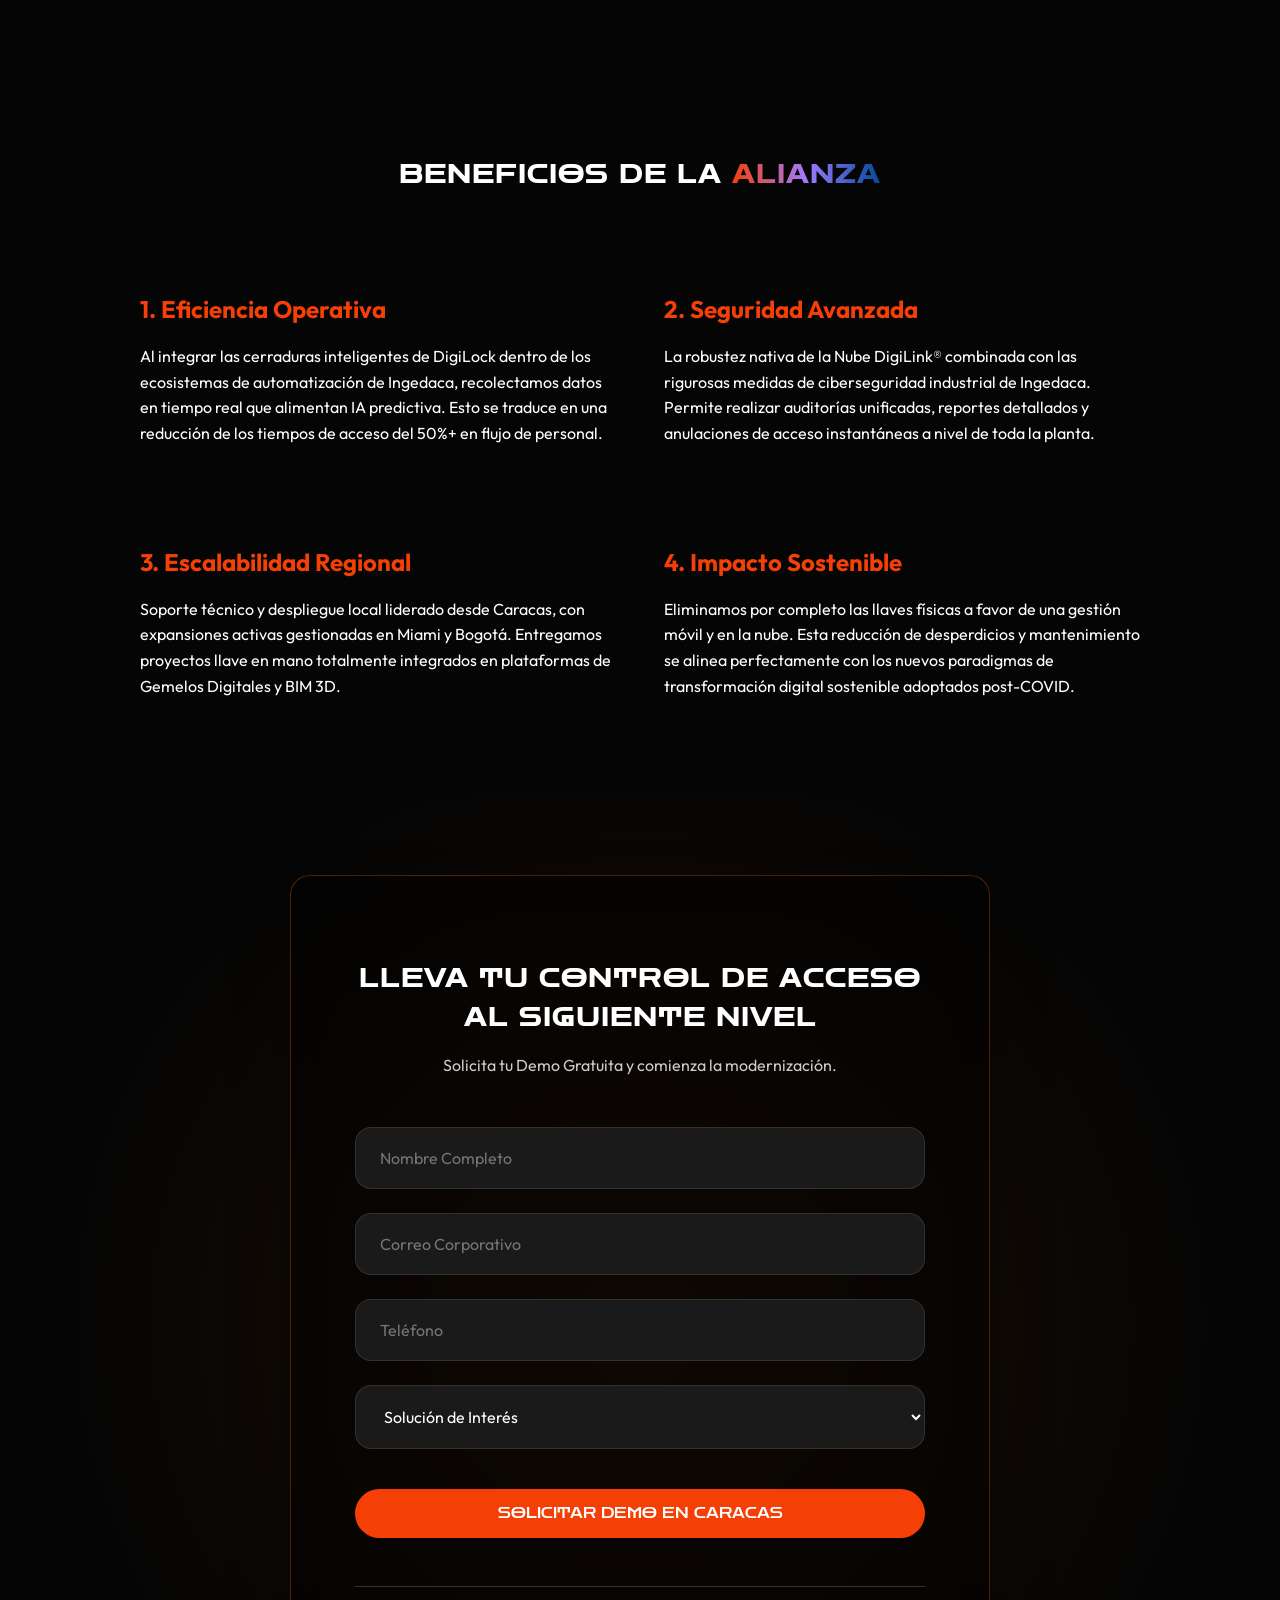
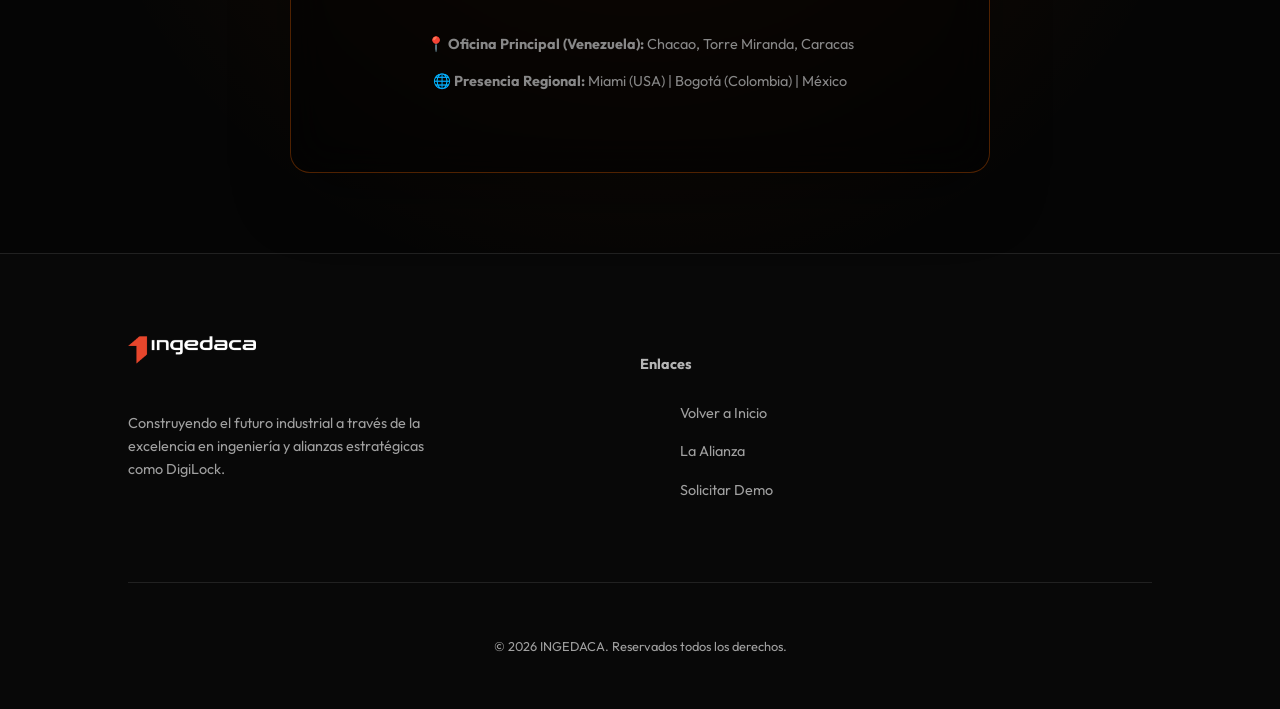
==== commit c997258e: "sistema de gestión de tareas" ====
--- a/alianza-digilock.html
+++ b/alianza-digilock.html
@@ -18,8 +18,9 @@
         }
 
         .alianza-hero h1 {
-            font-size: clamp(2.5rem, 5vw, 4.5rem);
-            line-height: 1.1;
+            font-size: clamp(2rem, 4vw, 3.5rem);
+            font-weight: 500;
+            line-height: 1.2;
             margin-bottom: 2rem;
             color: #fff;
         }
@@ -170,7 +171,7 @@
             <div style="display: flex; justify-content: center; align-items: center; gap: 3rem; margin-bottom: 2rem;">
                 <img src="assets/images/logo/Logo Ingedaca.png" alt="Ingedaca" style="height: 60px;">
                 <span class="text-gradient" style="font-size: 2.5rem; font-weight: bold;">+</span>
-                <img src="assets/images/aliados/digi.png" alt="DigiLock" style="height: 95px; filter: brightness(0) invert(1);">
+                <img src="assets/images/aliados/digi.png" alt="DigiLock" style="height: 60px; filter: brightness(0) invert(1);">
             </div>
             <h1>Transforma tu Industria: <span class="text-gradient">Seguridad Inteligente sin Llaves</span></h1>
             <p style="font-size: 1.2rem; color: #ccc; margin-bottom: 2rem;">Integrando la excelencia de Ingedaca en automatización e IoT con el liderazgo de DigiLock en cerraduras electrónicas avanzadas.</p>
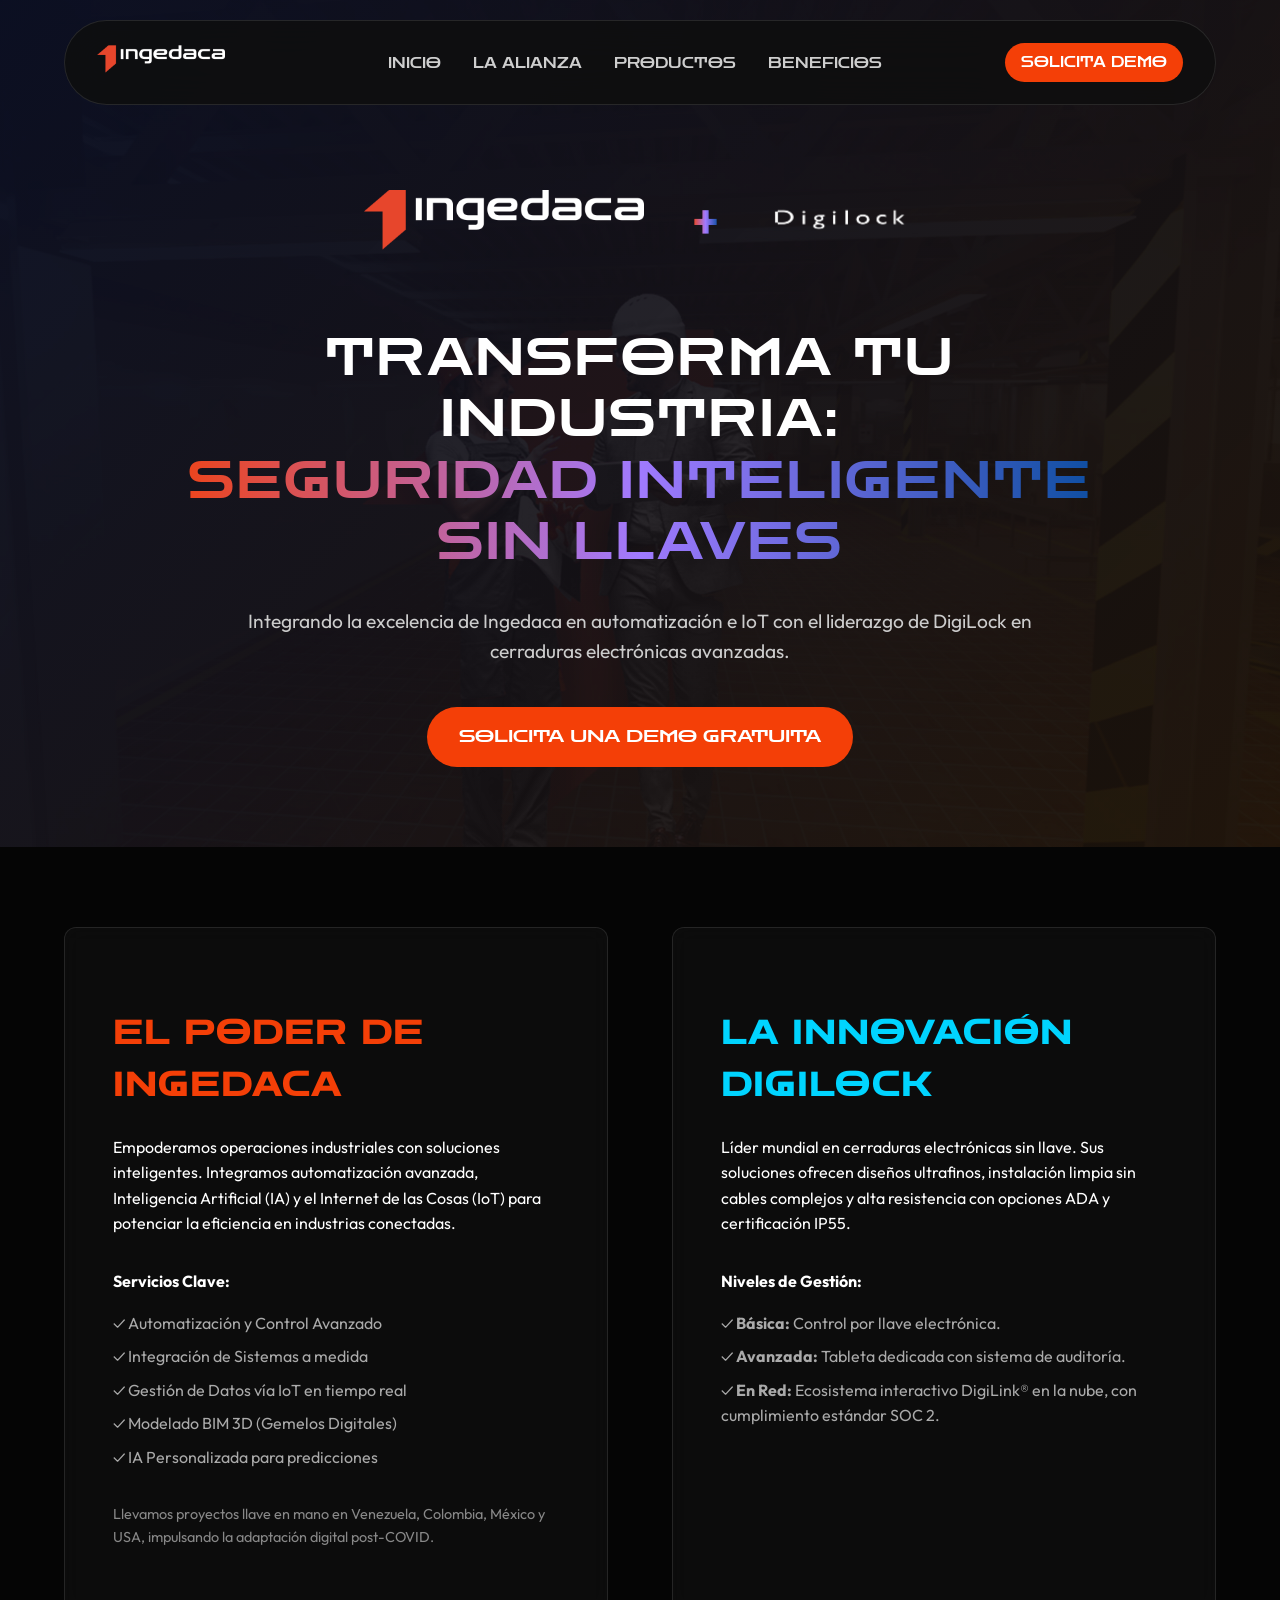
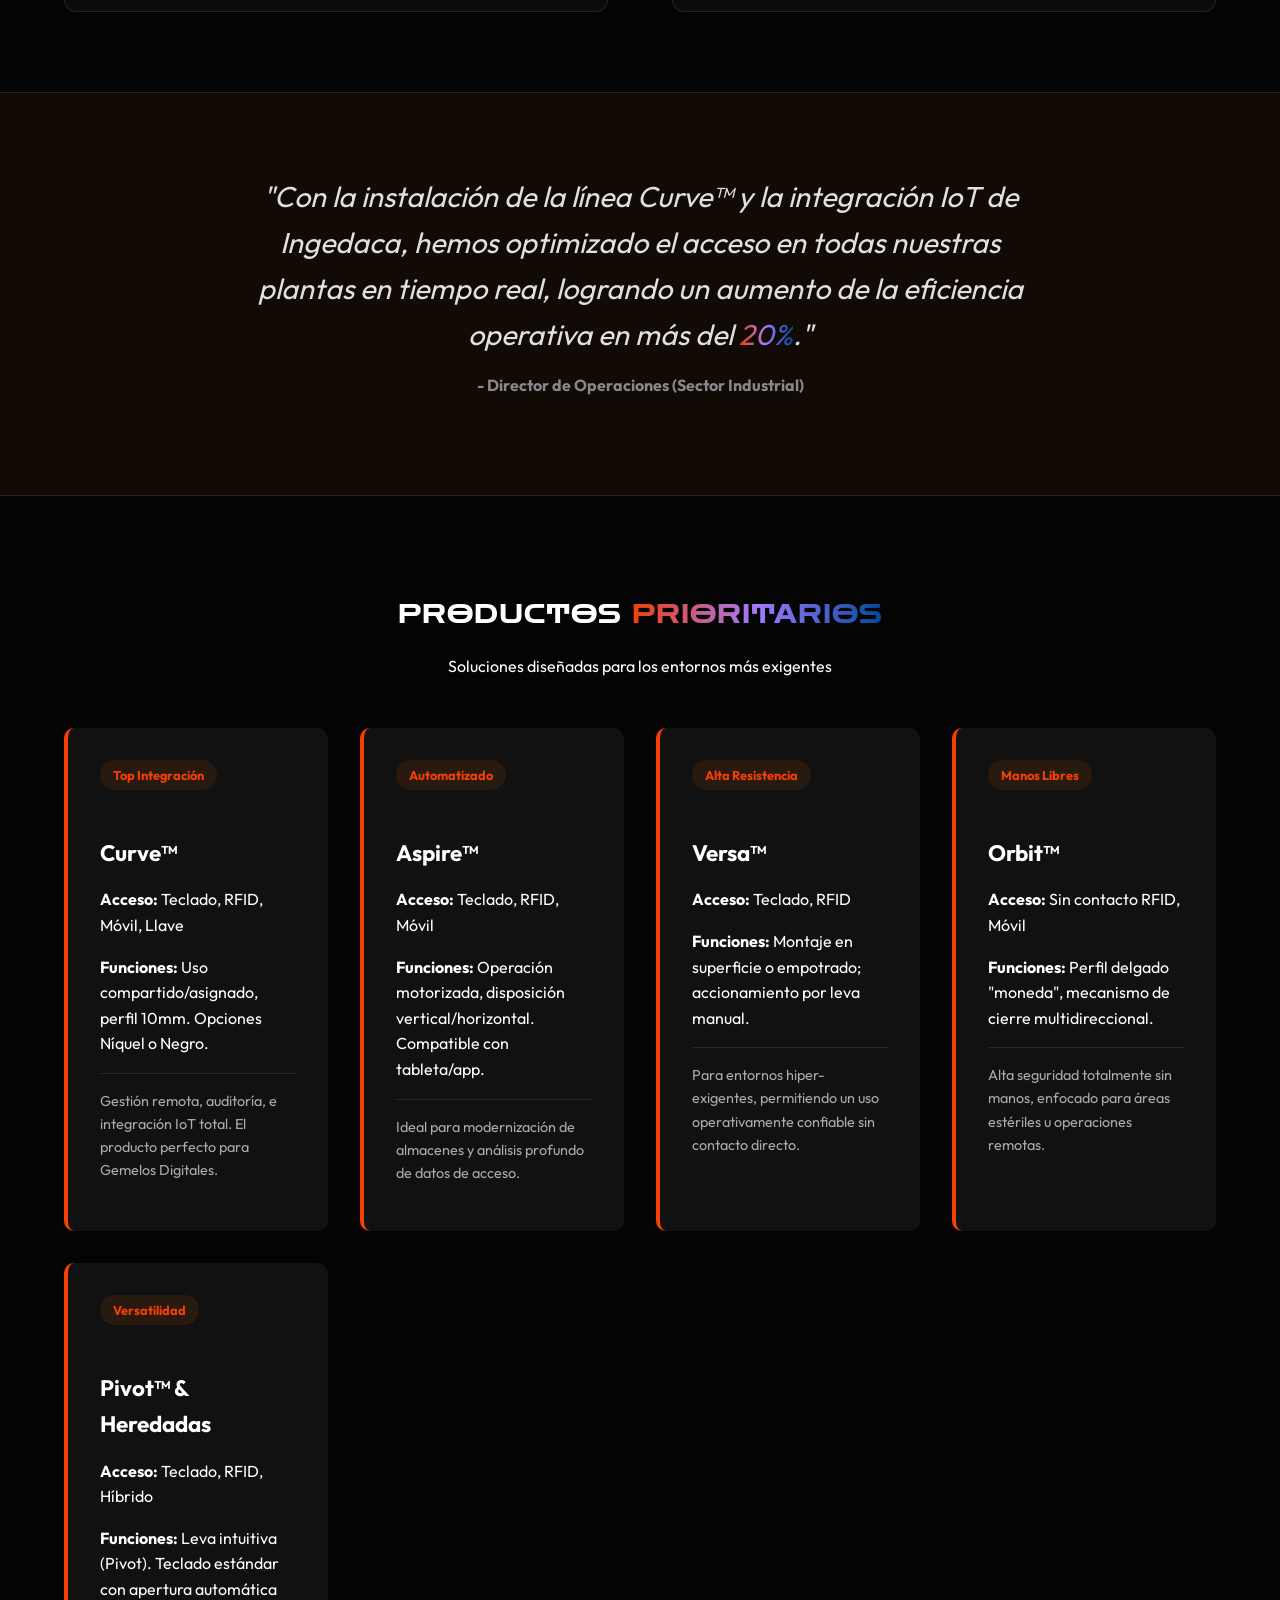
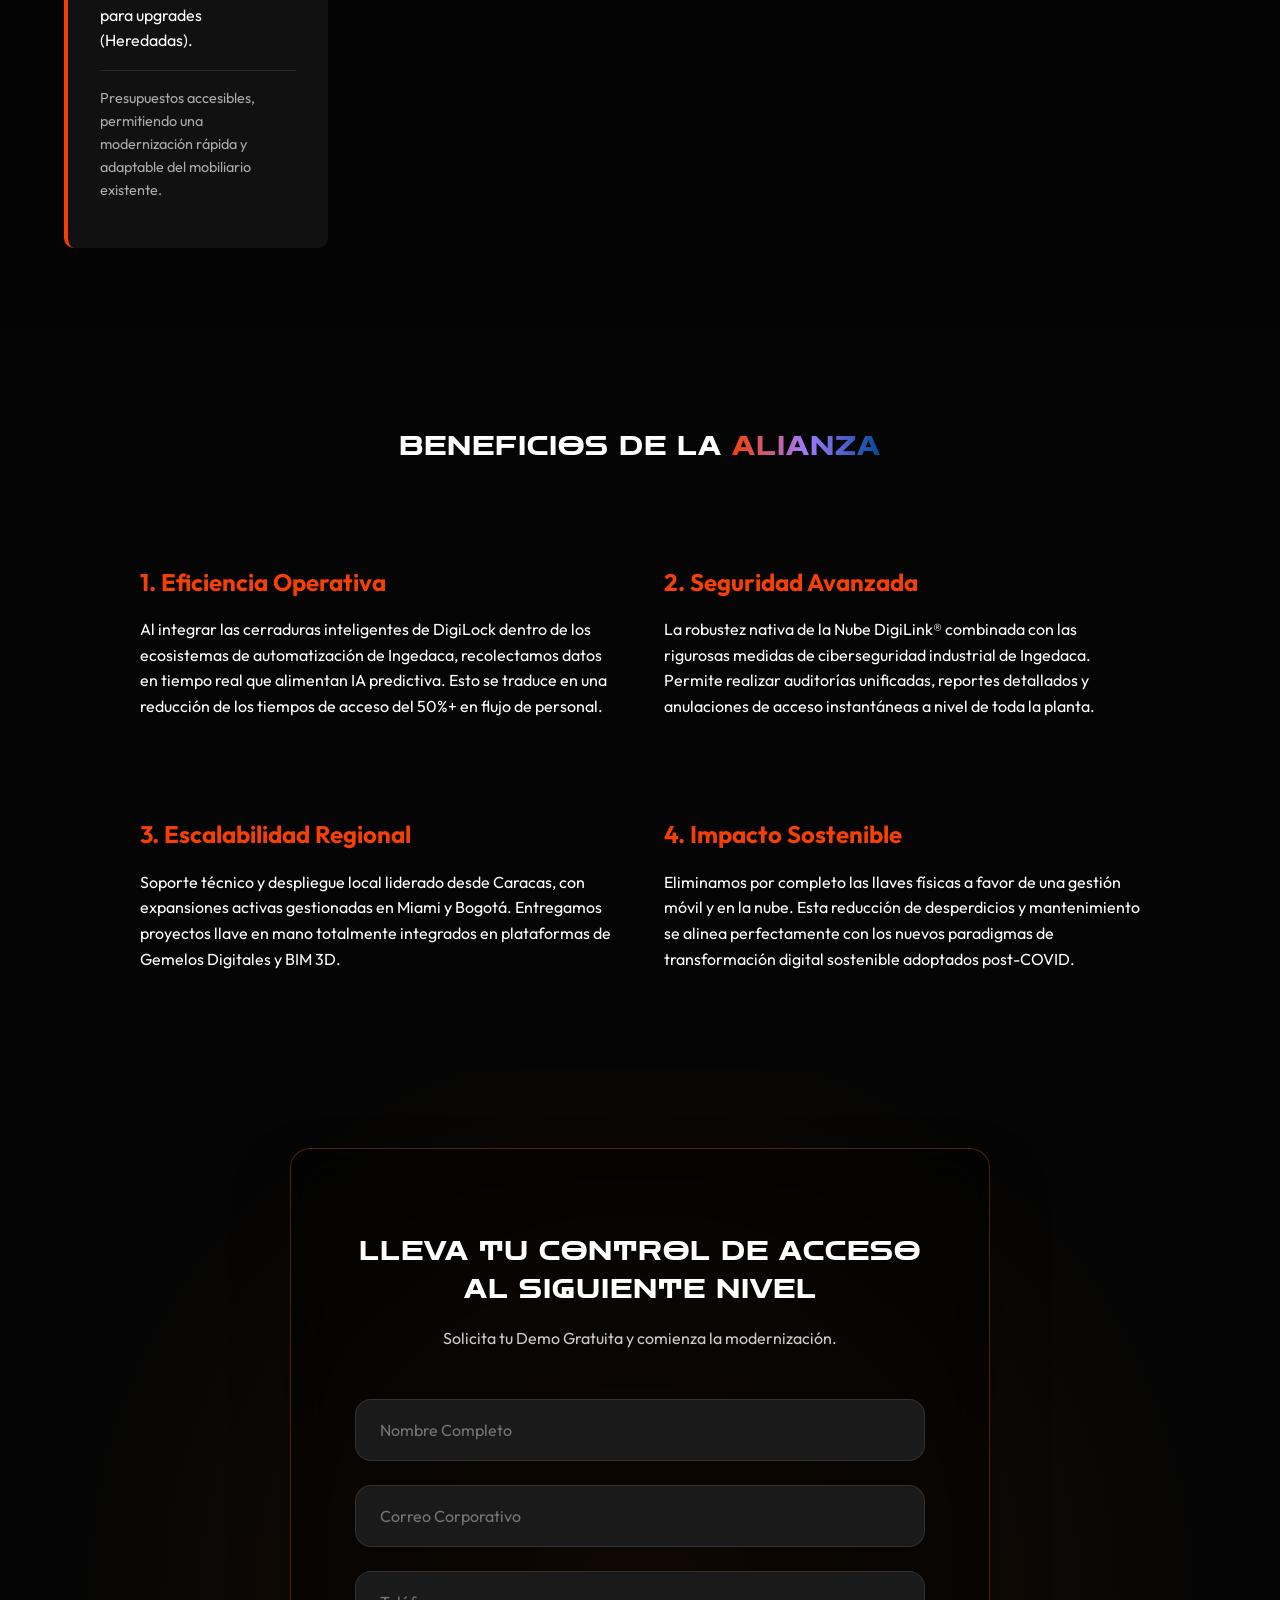
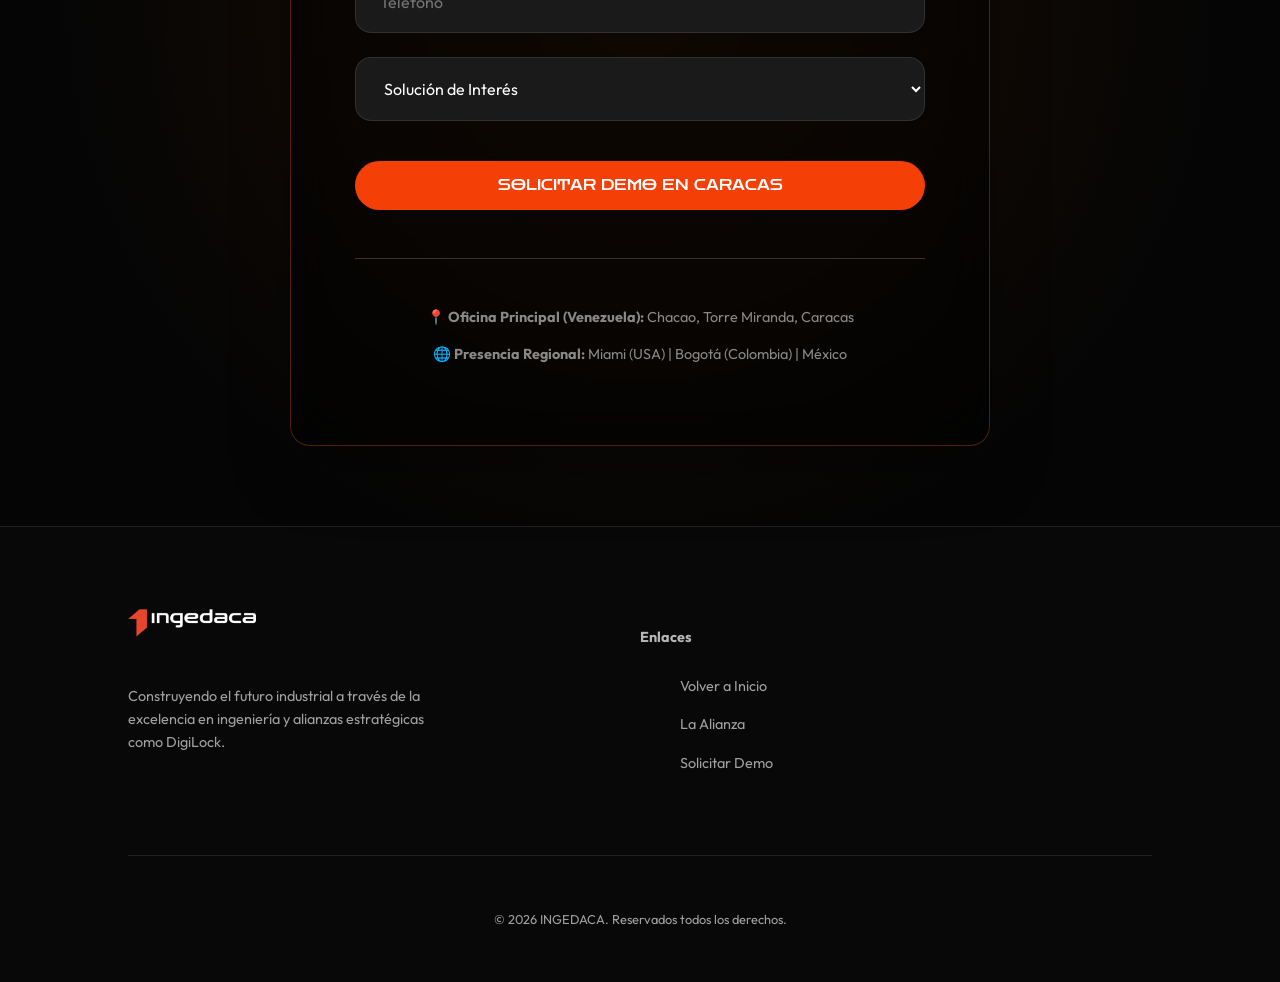
==== commit 4605359e: "Aumento de logos Digilock y mejoras de responsividad en tablet/móvil" ====
--- a/alianza-digilock.html
+++ b/alianza-digilock.html
@@ -59,7 +59,7 @@
 
         .products-grid {
             display: grid;
-            grid-template-columns: repeat(auto-fit, minmax(300px, 1fr));
+            grid-template-columns: repeat(auto-fit, minmax(250px, 1fr));
             gap: 2rem;
             max-width: 1200px;
             margin: 3rem auto 0;
@@ -133,9 +133,17 @@
         @media (max-width: 768px) {
             .alliance-intro-grid, .benefits-grid {
                 grid-template-columns: 1fr;
+                gap: 2rem;
             }
             .testimonial-box {
                 font-size: 1.4rem;
+            }
+            .alianza-hero {
+                padding: 8rem 5% 4rem;
+            }
+            .hero-logos {
+                flex-direction: column;
+                gap: 1.5rem !important;
             }
         }
     </style>
@@ -167,14 +175,14 @@
 
     <!-- Hero Section -->
     <section class="alianza-hero">
-        <div style="max-width: 1000px; margin: 0 auto;" class="reveal">
-            <div style="display: flex; justify-content: center; align-items: center; gap: 3rem; margin-bottom: 2rem;">
-                <img src="assets/images/logo/Logo Ingedaca.png" alt="Ingedaca" style="height: 60px;">
-                <span class="text-gradient" style="font-size: 2.5rem; font-weight: bold;">+</span>
-                <img src="assets/images/aliados/digi.png" alt="DigiLock" style="height: 60px; filter: brightness(0) invert(1);">
-            </div>
-            <h1>Transforma tu Industria: <span class="text-gradient">Seguridad Inteligente sin Llaves</span></h1>
-            <p style="font-size: 1.2rem; color: #ccc; margin-bottom: 2rem;">Integrando la excelencia de Ingedaca en automatización e IoT con el liderazgo de DigiLock en cerraduras electrónicas avanzadas.</p>
+        <div style="max-width: 1000px; margin: 0 auto; width: 100%;" class="reveal">
+            <div class="hero-logos" style="display: flex; justify-content: center; align-items: center; gap: 3rem; margin-bottom: 3rem; flex-wrap: wrap;">
+                <img src="assets/images/logo/Logo Ingedaca.png" alt="Ingedaca" style="height: 70px; object-fit: contain;">
+                <span class="text-gradient" style="font-size: 3rem; font-weight: bold; line-height: 1;">+</span>
+                <img src="assets/images/aliados/digi.png" alt="DigiLock" style="height: 120px; object-fit: contain; filter: brightness(0) invert(1);">
+            </div>
+            <h1>Transforma tu Industria: <br class="hidden sm:block"><span class="text-gradient">Seguridad Inteligente sin Llaves</span></h1>
+            <p style="font-size: 1.2rem; color: #ccc; margin-bottom: 2.5rem; max-width: 800px; margin-inline: auto;">Integrando la excelencia de Ingedaca en automatización e IoT con el liderazgo de DigiLock en cerraduras electrónicas avanzadas.</p>
             <a href="#cta" class="btn-primary" style="font-size: 1.1rem; padding: 1rem 2rem;">Solicita una Demo Gratuita</a>
         </div>
     </section>
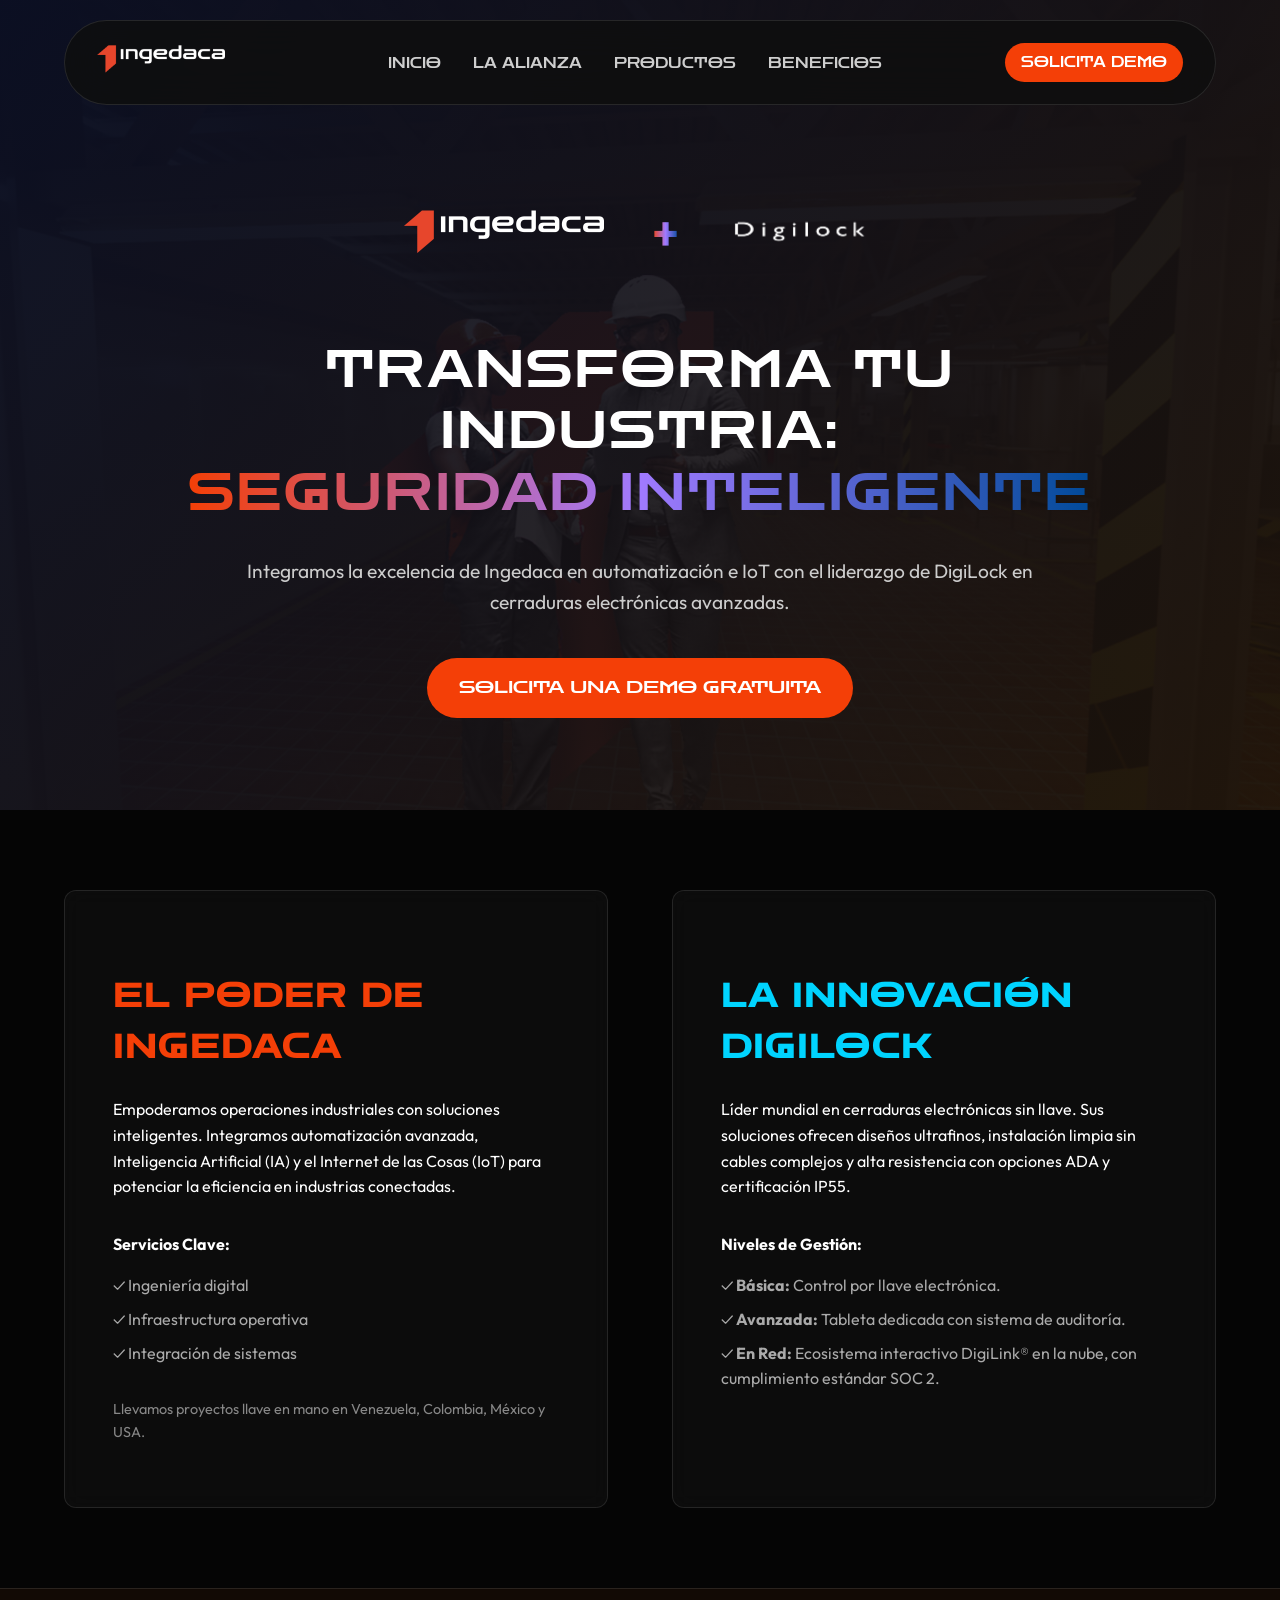
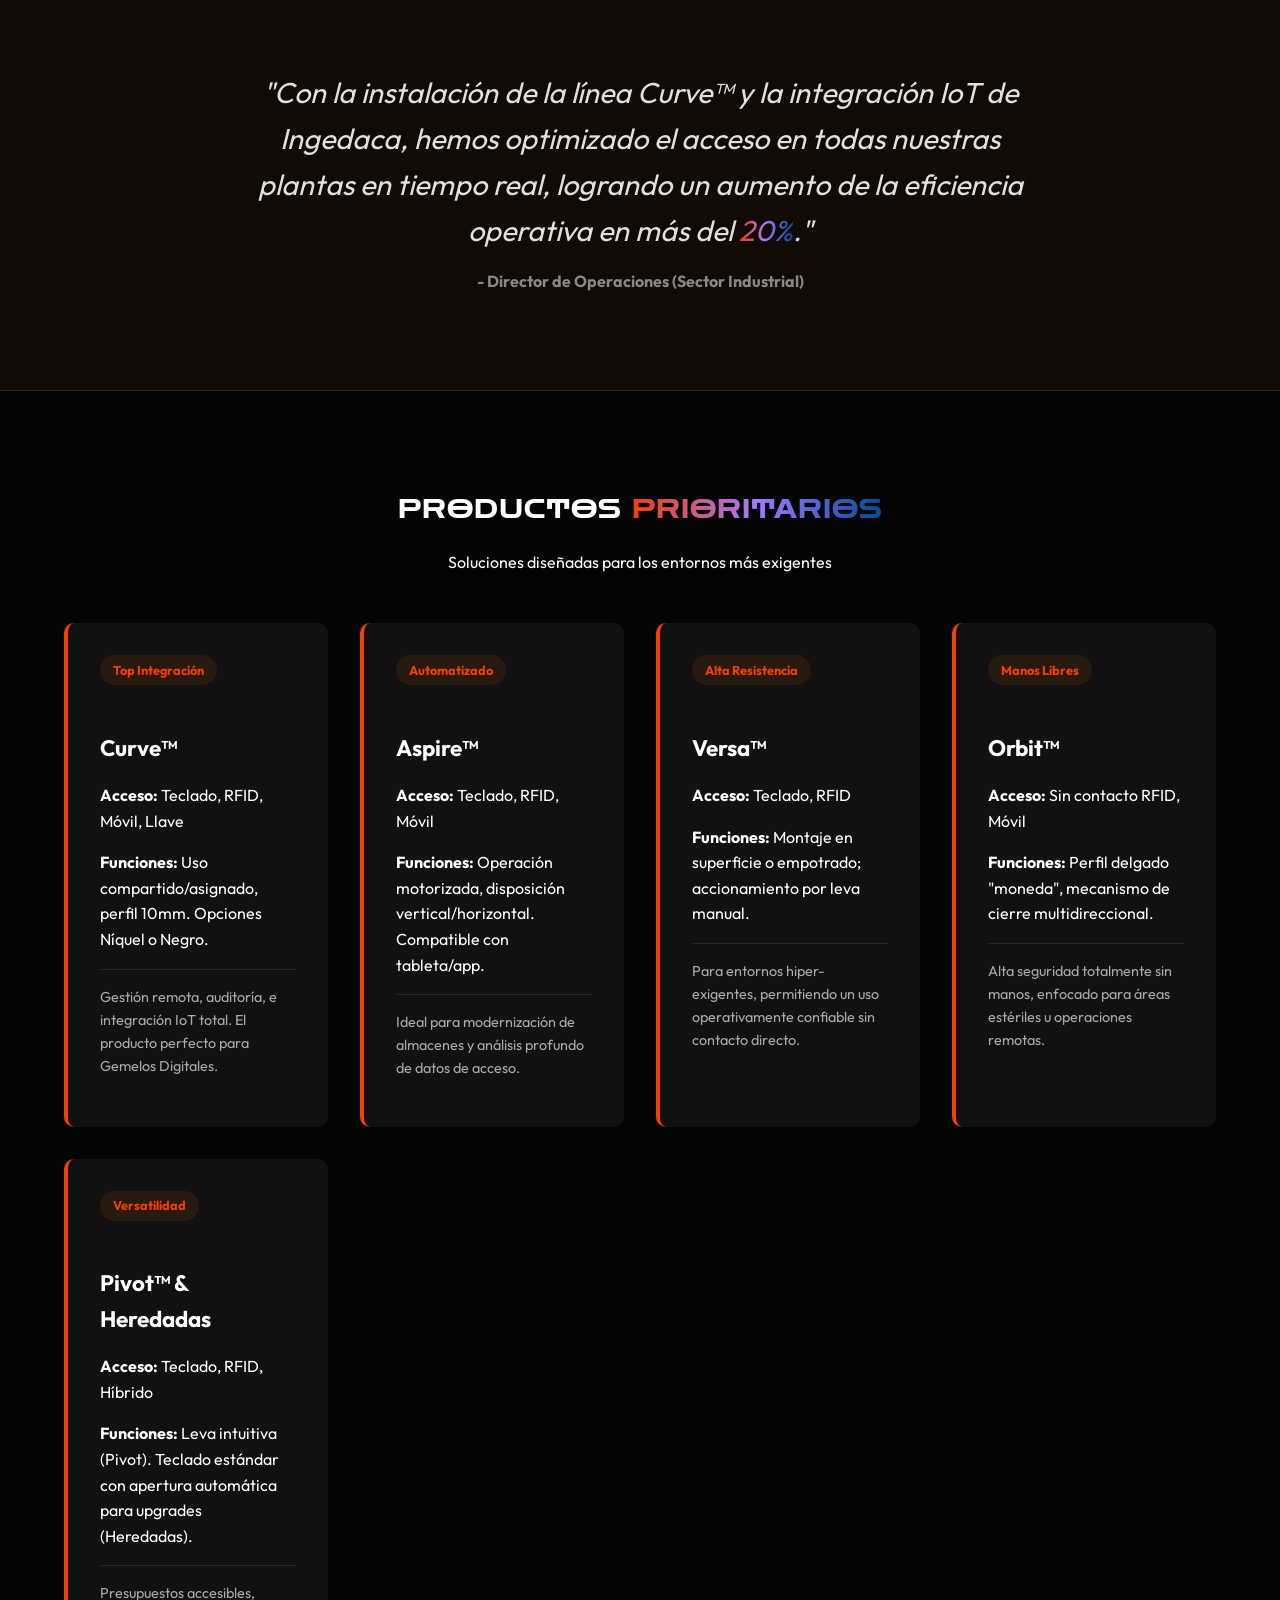
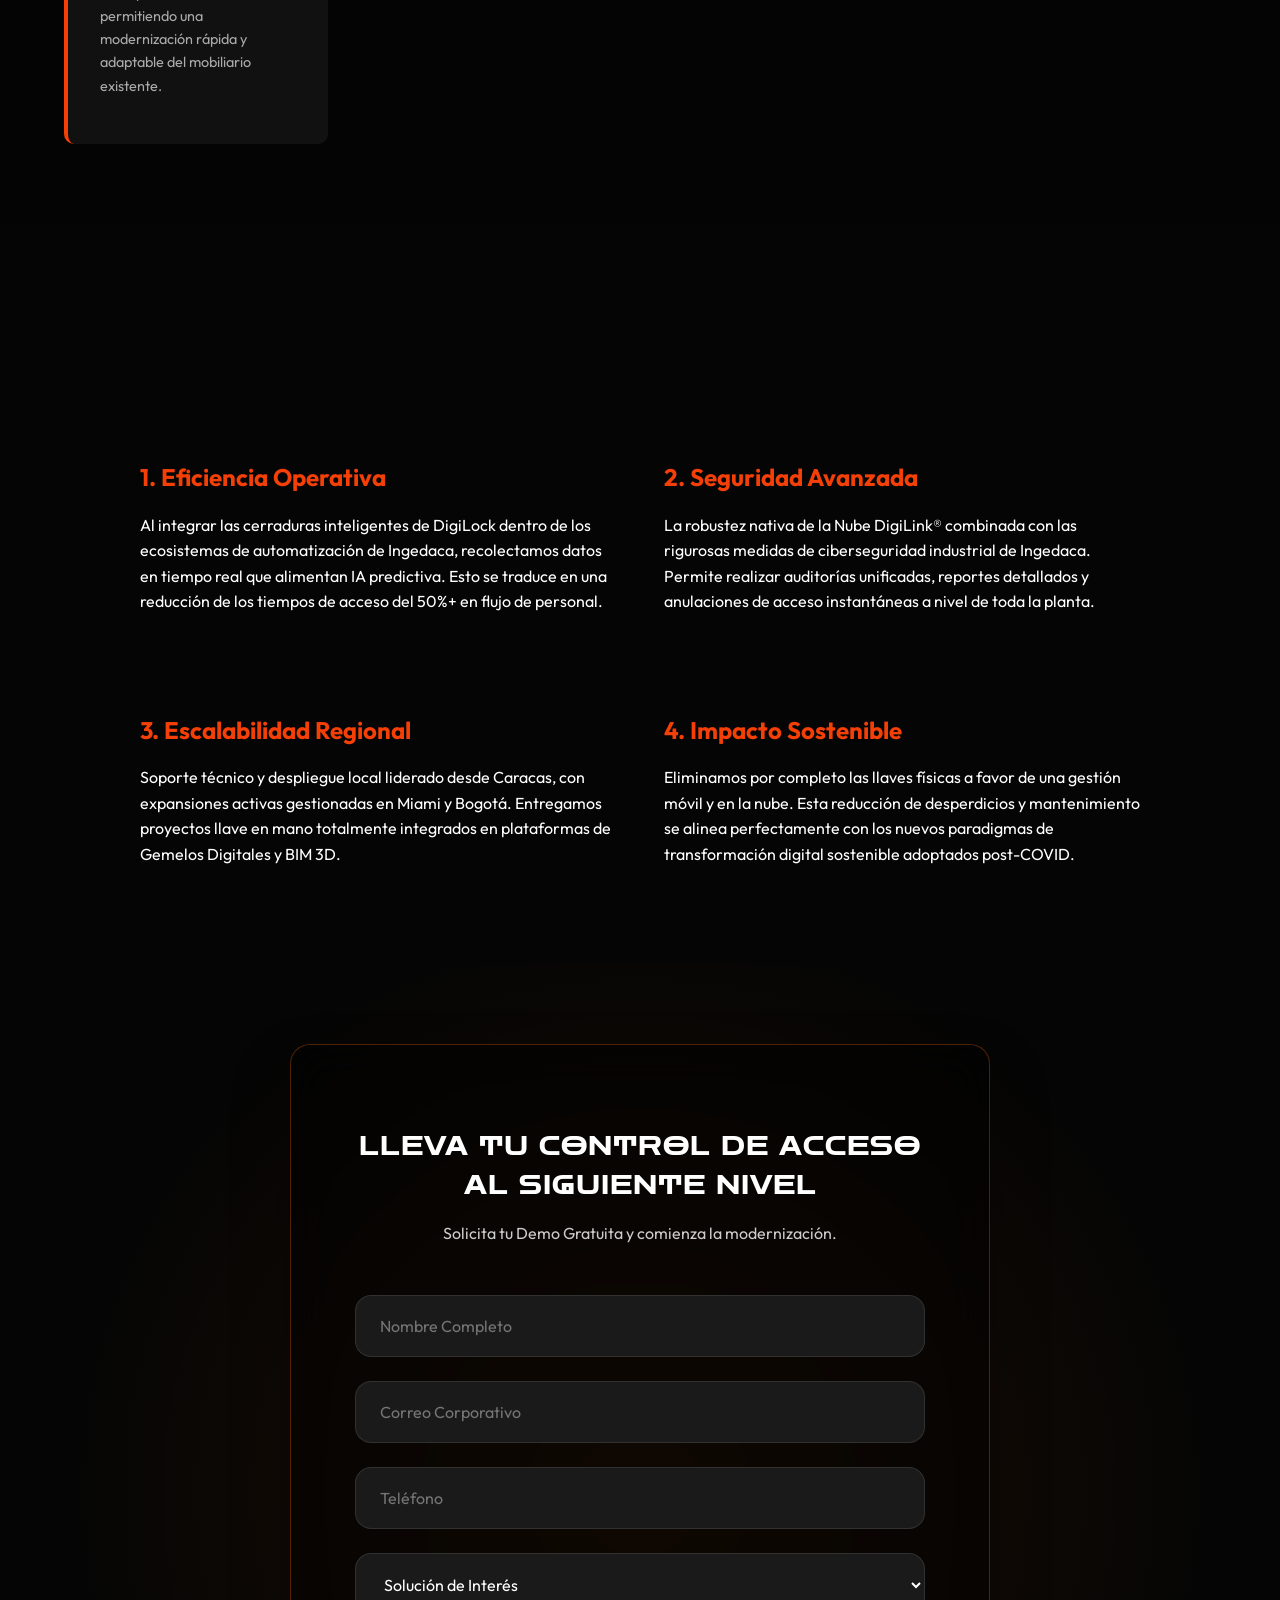
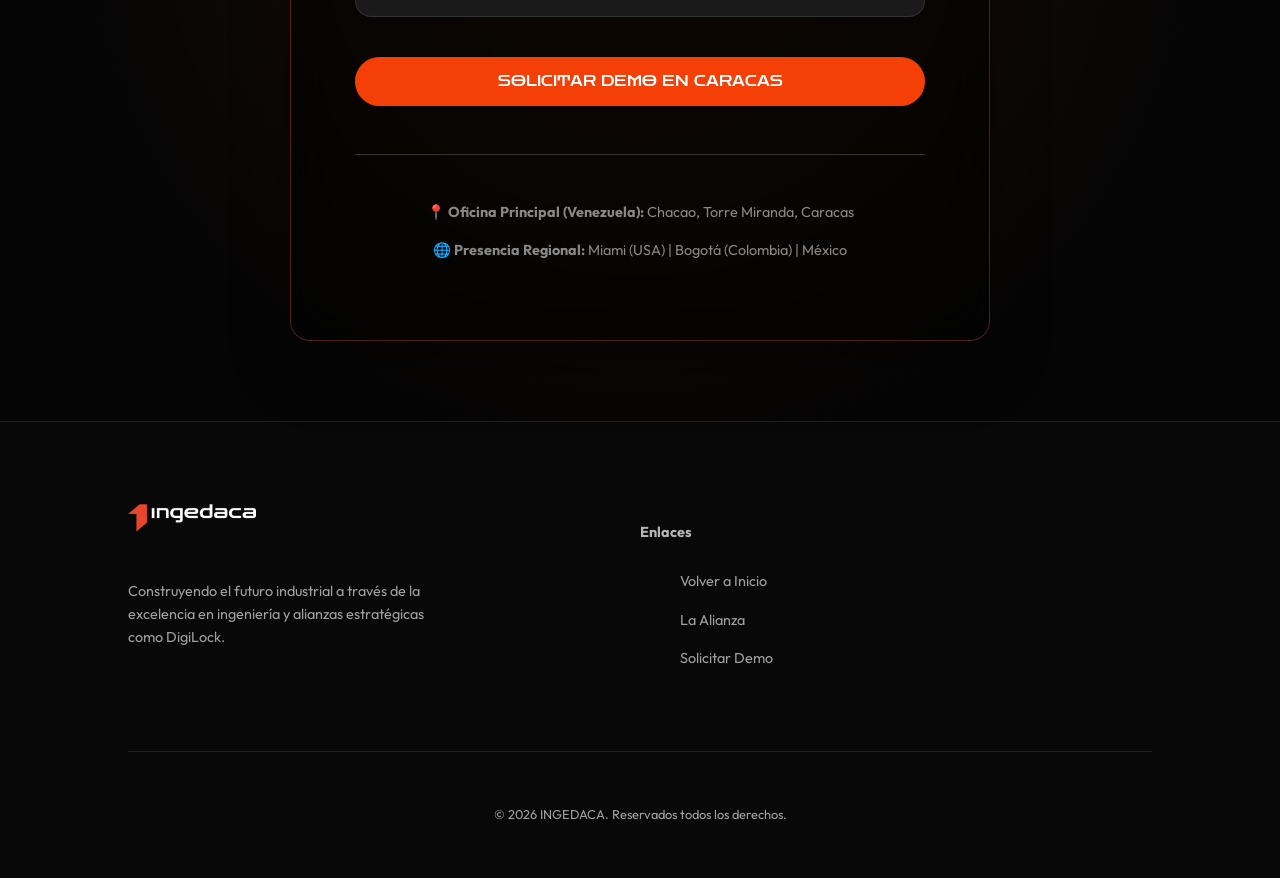
==== commit 689019d7: "Actualizacion copy servicios Ingedaca y footer de alianza" ====
--- a/alianza-digilock.html
+++ b/alianza-digilock.html
@@ -1,5 +1,6 @@
 <!DOCTYPE html>
 <html lang="es">
+
 <head>
     <meta charset="UTF-8">
     <meta name="viewport" content="width=device-width, initial-scale=1.0">
@@ -131,23 +132,55 @@
         }
 
         @media (max-width: 768px) {
-            .alliance-intro-grid, .benefits-grid {
+
+            .alliance-intro-grid,
+            .benefits-grid {
                 grid-template-columns: 1fr;
                 gap: 2rem;
             }
+
+            .partner-card {
+                padding: 2rem 1.5rem;
+            }
+
+            .content-section {
+                padding: 4rem 5%;
+            }
+
             .testimonial-box {
                 font-size: 1.4rem;
             }
+
             .alianza-hero {
                 padding: 8rem 5% 4rem;
             }
+
             .hero-logos {
                 flex-direction: column;
                 gap: 1.5rem !important;
             }
+
+            header {
+                padding: 1rem 5%;
+                gap: 0.5rem;
+            }
+
+            .logo-container img {
+                height: 35px !important;
+            }
+
+            .nav-actions {
+                gap: 0.5rem;
+            }
+
+            .nav-actions a.btn-primary {
+                padding: 0.4rem 0.6rem !important;
+                font-size: 0.8rem !important;
+            }
         }
     </style>
 </head>
+
 <body>
 
     <!-- Header -->
@@ -157,7 +190,7 @@
         </div>
         <nav>
             <ul>
-                <li><a href="index.html">Inicio</a></li>
+                <li><a href="alianza-digilock.html">Inicio</a></li>
                 <li><a href="#alianza">La Alianza</a></li>
                 <li><a href="#productos">Productos</a></li>
                 <li><a href="#beneficios">Beneficios</a></li>
@@ -176,14 +209,22 @@
     <!-- Hero Section -->
     <section class="alianza-hero">
         <div style="max-width: 1000px; margin: 0 auto; width: 100%;" class="reveal">
-            <div class="hero-logos" style="display: flex; justify-content: center; align-items: center; gap: 3rem; margin-bottom: 3rem; flex-wrap: wrap;">
-                <img src="assets/images/logo/Logo Ingedaca.png" alt="Ingedaca" style="height: 70px; object-fit: contain;">
+            <div class="hero-logos"
+                style="display: flex; justify-content: center; align-items: center; gap: 3rem; margin-bottom: 3rem; flex-wrap: wrap;">
+                <img src="assets/images/logo/Logo Ingedaca.png" alt="Ingedaca"
+                    style="height: 50px; object-fit: contain;">
                 <span class="text-gradient" style="font-size: 3rem; font-weight: bold; line-height: 1;">+</span>
-                <img src="assets/images/aliados/digi.png" alt="DigiLock" style="height: 120px; object-fit: contain; filter: brightness(0) invert(1);">
-            </div>
-            <h1>Transforma tu Industria: <br class="hidden sm:block"><span class="text-gradient">Seguridad Inteligente sin Llaves</span></h1>
-            <p style="font-size: 1.2rem; color: #ccc; margin-bottom: 2.5rem; max-width: 800px; margin-inline: auto;">Integrando la excelencia de Ingedaca en automatización e IoT con el liderazgo de DigiLock en cerraduras electrónicas avanzadas.</p>
-            <a href="#cta" class="btn-primary" style="font-size: 1.1rem; padding: 1rem 2rem;">Solicita una Demo Gratuita</a>
+                <img src="assets/images/aliados/digi.png" alt="DigiLock"
+                    style="height: 120px; object-fit: contain; filter: brightness(0) invert(1);">
+            </div>
+            <h1>Transforma tu Industria: <br class="hidden sm:block"><span class="text-gradient">Seguridad
+                    Inteligente</span></h1>
+            <p style="font-size: 1.2rem; color: #ccc; margin-bottom: 2.5rem; max-width: 800px; margin-inline: auto;">
+                Integramos la excelencia de Ingedaca en automatización e IoT
+                con el liderazgo de DigiLock en cerraduras
+                electrónicas avanzadas.</p>
+            <a href="#cta" class="btn-primary" style="font-size: 1.1rem; padding: 1rem 2rem;">Solicita una Demo
+                Gratuita</a>
         </div>
     </section>
 
@@ -192,29 +233,35 @@
         <div class="alliance-intro-grid">
             <div class="partner-card reveal">
                 <h3>El Poder de INGEDACA</h3>
-                <p>Empoderamos operaciones industriales con soluciones inteligentes. Integramos automatización avanzada, Inteligencia Artificial (IA) y el Internet de las Cosas (IoT) para potenciar la eficiencia en industrias conectadas.</p>
+                <p>Empoderamos operaciones industriales con soluciones inteligentes. Integramos automatización avanzada,
+                    Inteligencia Artificial (IA) y el Internet de las Cosas (IoT) para potenciar la eficiencia en
+                    industrias conectadas.</p>
                 <div style="margin-top: 2rem;">
                     <strong style="color: #fff;">Servicios Clave:</strong>
                     <ul style="margin-top: 1rem; color: #aaa; list-style-type: none; padding-left: 0;">
-                        <li style="margin-bottom: 0.5rem;">✓ Automatización y Control Avanzado</li>
-                        <li style="margin-bottom: 0.5rem;">✓ Integración de Sistemas a medida</li>
-                        <li style="margin-bottom: 0.5rem;">✓ Gestión de Datos vía IoT en tiempo real</li>
-                        <li style="margin-bottom: 0.5rem;">✓ Modelado BIM 3D (Gemelos Digitales)</li>
-                        <li style="margin-bottom: 0.5rem;">✓ IA Personalizada para predicciones</li>
+                        <li style="margin-bottom: 0.5rem;">✓ Ingeniería digital</li>
+                        <li style="margin-bottom: 0.5rem;">✓ Infraestructura operativa</li>
+                        <li style="margin-bottom: 0.5rem;">✓ Integración de sistemas</li>
                     </ul>
                 </div>
-                <p style="margin-top: 2rem; font-size: 0.9rem; color: #888;">Llevamos proyectos llave en mano en Venezuela, Colombia, México y USA, impulsando la adaptación digital post-COVID.</p>
-            </div>
-            
+                <p style="margin-top: 2rem; font-size: 0.9rem; color: #888;">Llevamos proyectos llave en mano en
+                    Venezuela, Colombia, México y USA.</p>
+            </div>
+
             <div class="partner-card reveal" style="transition-delay: 0.2s;">
                 <h3 style="color: #00d4ff;">La Innovación DigiLock</h3>
-                <p>Líder mundial en cerraduras electrónicas sin llave. Sus soluciones ofrecen diseños ultrafinos, instalación limpia sin cables complejos y alta resistencia con opciones ADA y certificación IP55.</p>
+                <p>Líder mundial en cerraduras electrónicas sin llave. Sus soluciones ofrecen diseños ultrafinos,
+                    instalación limpia sin cables complejos y alta resistencia con opciones ADA y certificación IP55.
+                </p>
                 <div style="margin-top: 2rem;">
                     <strong style="color: #fff;">Niveles de Gestión:</strong>
                     <ul style="margin-top: 1rem; color: #aaa; list-style-type: none; padding-left: 0;">
-                        <li style="margin-bottom: 0.5rem;">✓ <strong>Básica:</strong> Control por llave electrónica.</li>
-                        <li style="margin-bottom: 0.5rem;">✓ <strong>Avanzada:</strong> Tableta dedicada con sistema de auditoría.</li>
-                        <li style="margin-bottom: 0.5rem;">✓ <strong>En Red:</strong> Ecosistema interactivo DigiLink® en la nube, con cumplimiento estándar SOC 2.</li>
+                        <li style="margin-bottom: 0.5rem;">✓ <strong>Básica:</strong> Control por llave electrónica.
+                        </li>
+                        <li style="margin-bottom: 0.5rem;">✓ <strong>Avanzada:</strong> Tableta dedicada con sistema de
+                            auditoría.</li>
+                        <li style="margin-bottom: 0.5rem;">✓ <strong>En Red:</strong> Ecosistema interactivo DigiLink®
+                            en la nube, con cumplimiento estándar SOC 2.</li>
                     </ul>
                 </div>
             </div>
@@ -224,7 +271,9 @@
     <!-- Testimonial Section -->
     <section class="testimonial-section reveal">
         <div class="testimonial-box">
-            "Con la instalación de la línea Curve™ y la integración IoT de Ingedaca, hemos optimizado el acceso en todas nuestras plantas en tiempo real, logrando un aumento de la eficiencia operativa en más del <span class="text-gradient">20%</span>."
+            "Con la instalación de la línea Curve™ y la integración IoT de Ingedaca, hemos optimizado el acceso en todas
+            nuestras plantas en tiempo real, logrando un aumento de la eficiencia operativa en más del <span
+                class="text-gradient">20%</span>."
         </div>
         <p style="margin-top: 1rem; color: #888; font-weight: bold;">- Director de Operaciones (Sector Industrial)</p>
     </section>
@@ -235,42 +284,55 @@
             <h2>Productos <span class="text-gradient">Prioritarios</span></h2>
             <p>Soluciones diseñadas para los entornos más exigentes</p>
         </div>
-        
+
         <div class="products-grid">
             <div class="product-card reveal">
                 <span class="product-badge">Top Integración</span>
                 <h4>Curve™</h4>
                 <p><strong>Acceso:</strong> Teclado, RFID, Móvil, Llave</p>
                 <p><strong>Funciones:</strong> Uso compartido/asignado, perfil 10mm. Opciones Níquel o Negro.</p>
-                <p style="margin-top: 1rem; border-top: 1px solid rgba(255,255,255,0.1); padding-top: 1rem; font-size: 0.9rem; color: #aaa;">Gestión remota, auditoría, e integración IoT total. El producto perfecto para Gemelos Digitales.</p>
+                <p
+                    style="margin-top: 1rem; border-top: 1px solid rgba(255,255,255,0.1); padding-top: 1rem; font-size: 0.9rem; color: #aaa;">
+                    Gestión remota, auditoría, e integración IoT total. El producto perfecto para Gemelos Digitales.</p>
             </div>
             <div class="product-card reveal">
                 <span class="product-badge">Automatizado</span>
                 <h4>Aspire™</h4>
                 <p><strong>Acceso:</strong> Teclado, RFID, Móvil</p>
-                <p><strong>Funciones:</strong> Operación motorizada, disposición vertical/horizontal. Compatible con tableta/app.</p>
-                <p style="margin-top: 1rem; border-top: 1px solid rgba(255,255,255,0.1); padding-top: 1rem; font-size: 0.9rem; color: #aaa;">Ideal para modernización de almacenes y análisis profundo de datos de acceso.</p>
+                <p><strong>Funciones:</strong> Operación motorizada, disposición vertical/horizontal. Compatible con
+                    tableta/app.</p>
+                <p
+                    style="margin-top: 1rem; border-top: 1px solid rgba(255,255,255,0.1); padding-top: 1rem; font-size: 0.9rem; color: #aaa;">
+                    Ideal para modernización de almacenes y análisis profundo de datos de acceso.</p>
             </div>
             <div class="product-card reveal">
                 <span class="product-badge">Alta Resistencia</span>
                 <h4>Versa™</h4>
                 <p><strong>Acceso:</strong> Teclado, RFID</p>
                 <p><strong>Funciones:</strong> Montaje en superficie o empotrado; accionamiento por leva manual.</p>
-                <p style="margin-top: 1rem; border-top: 1px solid rgba(255,255,255,0.1); padding-top: 1rem; font-size: 0.9rem; color: #aaa;">Para entornos hiper-exigentes, permitiendo un uso operativamente confiable sin contacto directo.</p>
+                <p
+                    style="margin-top: 1rem; border-top: 1px solid rgba(255,255,255,0.1); padding-top: 1rem; font-size: 0.9rem; color: #aaa;">
+                    Para entornos hiper-exigentes, permitiendo un uso operativamente confiable sin contacto directo.</p>
             </div>
             <div class="product-card reveal">
                 <span class="product-badge">Manos Libres</span>
                 <h4>Orbit™</h4>
                 <p><strong>Acceso:</strong> Sin contacto RFID, Móvil</p>
                 <p><strong>Funciones:</strong> Perfil delgado "moneda", mecanismo de cierre multidireccional.</p>
-                <p style="margin-top: 1rem; border-top: 1px solid rgba(255,255,255,0.1); padding-top: 1rem; font-size: 0.9rem; color: #aaa;">Alta seguridad totalmente sin manos, enfocado para áreas estériles u operaciones remotas.</p>
+                <p
+                    style="margin-top: 1rem; border-top: 1px solid rgba(255,255,255,0.1); padding-top: 1rem; font-size: 0.9rem; color: #aaa;">
+                    Alta seguridad totalmente sin manos, enfocado para áreas estériles u operaciones remotas.</p>
             </div>
             <div class="product-card reveal">
                 <span class="product-badge">Versatilidad</span>
                 <h4>Pivot™ & Heredadas</h4>
                 <p><strong>Acceso:</strong> Teclado, RFID, Híbrido</p>
-                <p><strong>Funciones:</strong> Leva intuitiva (Pivot). Teclado estándar con apertura automática para upgrades (Heredadas).</p>
-                <p style="margin-top: 1rem; border-top: 1px solid rgba(255,255,255,0.1); padding-top: 1rem; font-size: 0.9rem; color: #aaa;">Presupuestos accesibles, permitiendo una modernización rápida y adaptable del mobiliario existente.</p>
+                <p><strong>Funciones:</strong> Leva intuitiva (Pivot). Teclado estándar con apertura automática para
+                    upgrades (Heredadas).</p>
+                <p
+                    style="margin-top: 1rem; border-top: 1px solid rgba(255,255,255,0.1); padding-top: 1rem; font-size: 0.9rem; color: #aaa;">
+                    Presupuestos accesibles, permitiendo una modernización rápida y adaptable del mobiliario existente.
+                </p>
             </div>
         </div>
     </section>
@@ -283,29 +345,40 @@
         <div class="benefits-grid">
             <div class="benefit-item reveal">
                 <h4>1. Eficiencia Operativa</h4>
-                <p>Al integrar las cerraduras inteligentes de DigiLock dentro de los ecosistemas de automatización de Ingedaca, recolectamos datos en tiempo real que alimentan IA predictiva. Esto se traduce en una reducción de los tiempos de acceso del 50%+ en flujo de personal.</p>
+                <p>Al integrar las cerraduras inteligentes de DigiLock dentro de los ecosistemas de automatización de
+                    Ingedaca, recolectamos datos en tiempo real que alimentan IA predictiva. Esto se traduce en una
+                    reducción de los tiempos de acceso del 50%+ en flujo de personal.</p>
             </div>
             <div class="benefit-item reveal" style="transition-delay: 0.1s;">
                 <h4>2. Seguridad Avanzada</h4>
-                <p>La robustez nativa de la Nube DigiLink® combinada con las rigurosas medidas de ciberseguridad industrial de Ingedaca. Permite realizar auditorías unificadas, reportes detallados y anulaciones de acceso instantáneas a nivel de toda la planta.</p>
+                <p>La robustez nativa de la Nube DigiLink® combinada con las rigurosas medidas de ciberseguridad
+                    industrial de Ingedaca. Permite realizar auditorías unificadas, reportes detallados y anulaciones de
+                    acceso instantáneas a nivel de toda la planta.</p>
             </div>
             <div class="benefit-item reveal" style="transition-delay: 0.2s;">
                 <h4>3. Escalabilidad Regional</h4>
-                <p>Soporte técnico y despliegue local liderado desde Caracas, con expansiones activas gestionadas en Miami y Bogotá. Entregamos proyectos llave en mano totalmente integrados en plataformas de Gemelos Digitales y BIM 3D.</p>
+                <p>Soporte técnico y despliegue local liderado desde Caracas, con expansiones activas gestionadas en
+                    Miami y Bogotá. Entregamos proyectos llave en mano totalmente integrados en plataformas de Gemelos
+                    Digitales y BIM 3D.</p>
             </div>
             <div class="benefit-item reveal" style="transition-delay: 0.3s;">
                 <h4>4. Impacto Sostenible</h4>
-                <p>Eliminamos por completo las llaves físicas a favor de una gestión móvil y en la nube. Esta reducción de desperdicios y mantenimiento se alinea perfectamente con los nuevos paradigmas de transformación digital sostenible adoptados post-COVID.</p>
+                <p>Eliminamos por completo las llaves físicas a favor de una gestión móvil y en la nube. Esta reducción
+                    de desperdicios y mantenimiento se alinea perfectamente con los nuevos paradigmas de transformación
+                    digital sostenible adoptados post-COVID.</p>
             </div>
         </div>
     </section>
 
     <!-- Lead Generation CTA -->
-    <section id="cta" class="content-section" style="background: radial-gradient(circle at center, rgba(255,107,0,0.1) 0%, transparent 70%);">
-        <div class="form-wrapper reveal" style="max-width: 700px; margin: 0 auto; background: rgba(0,0,0,0.5); backdrop-filter: blur(20px); border: 1px solid rgba(255,107,0,0.3); border-radius: 20px; padding: 4rem;">
+    <section id="cta" class="content-section"
+        style="background: radial-gradient(circle at center, rgba(255,107,0,0.1) 0%, transparent 70%);">
+        <div class="form-wrapper reveal"
+            style="max-width: 700px; margin: 0 auto; background: rgba(0,0,0,0.5); backdrop-filter: blur(20px); border: 1px solid rgba(255,107,0,0.3); border-radius: 20px; padding: 4rem;">
             <h2 style="text-align: center; margin-bottom: 1rem;">Lleva tu Control de Acceso al Siguiente Nivel</h2>
-            <p style="text-align: center; margin-bottom: 3rem; color: #ccc;">Solicita tu Demo Gratuita y comienza la modernización.</p>
-            
+            <p style="text-align: center; margin-bottom: 3rem; color: #ccc;">Solicita tu Demo Gratuita y comienza la
+                modernización.</p>
+
             <form id="leadForm">
                 <input type="text" placeholder="Nombre Completo" required>
                 <input type="email" placeholder="Correo Corporativo" required>
@@ -317,16 +390,19 @@
                     <option value="orbit">Orbit™ - Alta Seguridad sin contacto</option>
                     <option value="otros">Otras Soluciones / Asesoría</option>
                 </select>
-                <button type="submit" class="btn-primary" style="width: 100%; margin-top: 1rem;">Solicitar Demo en Caracas</button>
+                <button type="submit" class="btn-primary" style="width: 100%; margin-top: 1rem;">Solicitar Demo en
+                    Caracas</button>
             </form>
             <div id="successMsg" style="display: none; text-align: center; padding: 2rem;">
                 <h3 class="text-gradient">¡Solicitud Exitosa!</h3>
                 <p>Un experto de nuestra oficina en Caracas se comunicará pronto.</p>
             </div>
 
-            <div style="margin-top: 3rem; text-align: center; font-size: 0.9rem; color: #888; border-top: 1px solid #333; padding-top: 2rem;">
+            <div
+                style="margin-top: 3rem; text-align: center; font-size: 0.9rem; color: #888; border-top: 1px solid #333; padding-top: 2rem;">
                 <p>📍 <strong>Oficina Principal (Venezuela):</strong> Chacao, Torre Miranda, Caracas</p>
-                <p style="margin-top: 0.5rem;">🌐 <strong>Presencia Regional:</strong> Miami (USA) | Bogotá (Colombia) | México</p>
+                <p style="margin-top: 0.5rem;">🌐 <strong>Presencia Regional:</strong> Miami (USA) | Bogotá (Colombia) |
+                    México</p>
             </div>
         </div>
     </section>
@@ -336,12 +412,13 @@
         <div class="footer-grid">
             <div class="footer-logo">
                 <img src="assets/images/logo/Logo Ingedaca.png" alt="Ingedaca Logo">
-                <p style="font-size: 0.9rem; color: var(--text-secondary); max-width: 300px;">Construyendo el futuro industrial a través de la excelencia en ingeniería y alianzas estratégicas como DigiLock.</p>
+                <p style="font-size: 0.9rem; color: var(--text-secondary); max-width: 300px;">Construyendo el futuro
+                    industrial a través de la excelencia en ingeniería y alianzas estratégicas como DigiLock.</p>
             </div>
             <div class="footer-col">
                 <h4>Enlaces</h4>
                 <ul>
-                    <li><a href="index.html">Volver a Inicio</a></li>
+                    <li><a href="alianza-digilock.html">Volver a Inicio</a></li>
                     <li><a href="#alianza">La Alianza</a></li>
                     <li><a href="#cta">Solicitar Demo</a></li>
                 </ul>
@@ -362,14 +439,14 @@
                 }
             });
         }, observerOptions);
-        
+
         document.querySelectorAll('.reveal').forEach(el => observer.observe(el));
 
         // Mobile Menu
         const menuToggle = document.getElementById('mobileMenu');
         const nav = document.querySelector('nav');
-        
-        if(menuToggle && nav) {
+
+        if (menuToggle && nav) {
             menuToggle.addEventListener('click', () => {
                 nav.classList.toggle('mobile-active');
                 menuToggle.classList.toggle('active');
@@ -385,7 +462,7 @@
 
         // Form
         const form = document.getElementById('leadForm');
-        if(form) {
+        if (form) {
             form.addEventListener('submit', (e) => {
                 e.preventDefault();
                 form.style.display = 'none';
@@ -394,4 +471,5 @@
         }
     </script>
 </body>
-</html>
+
+</html>
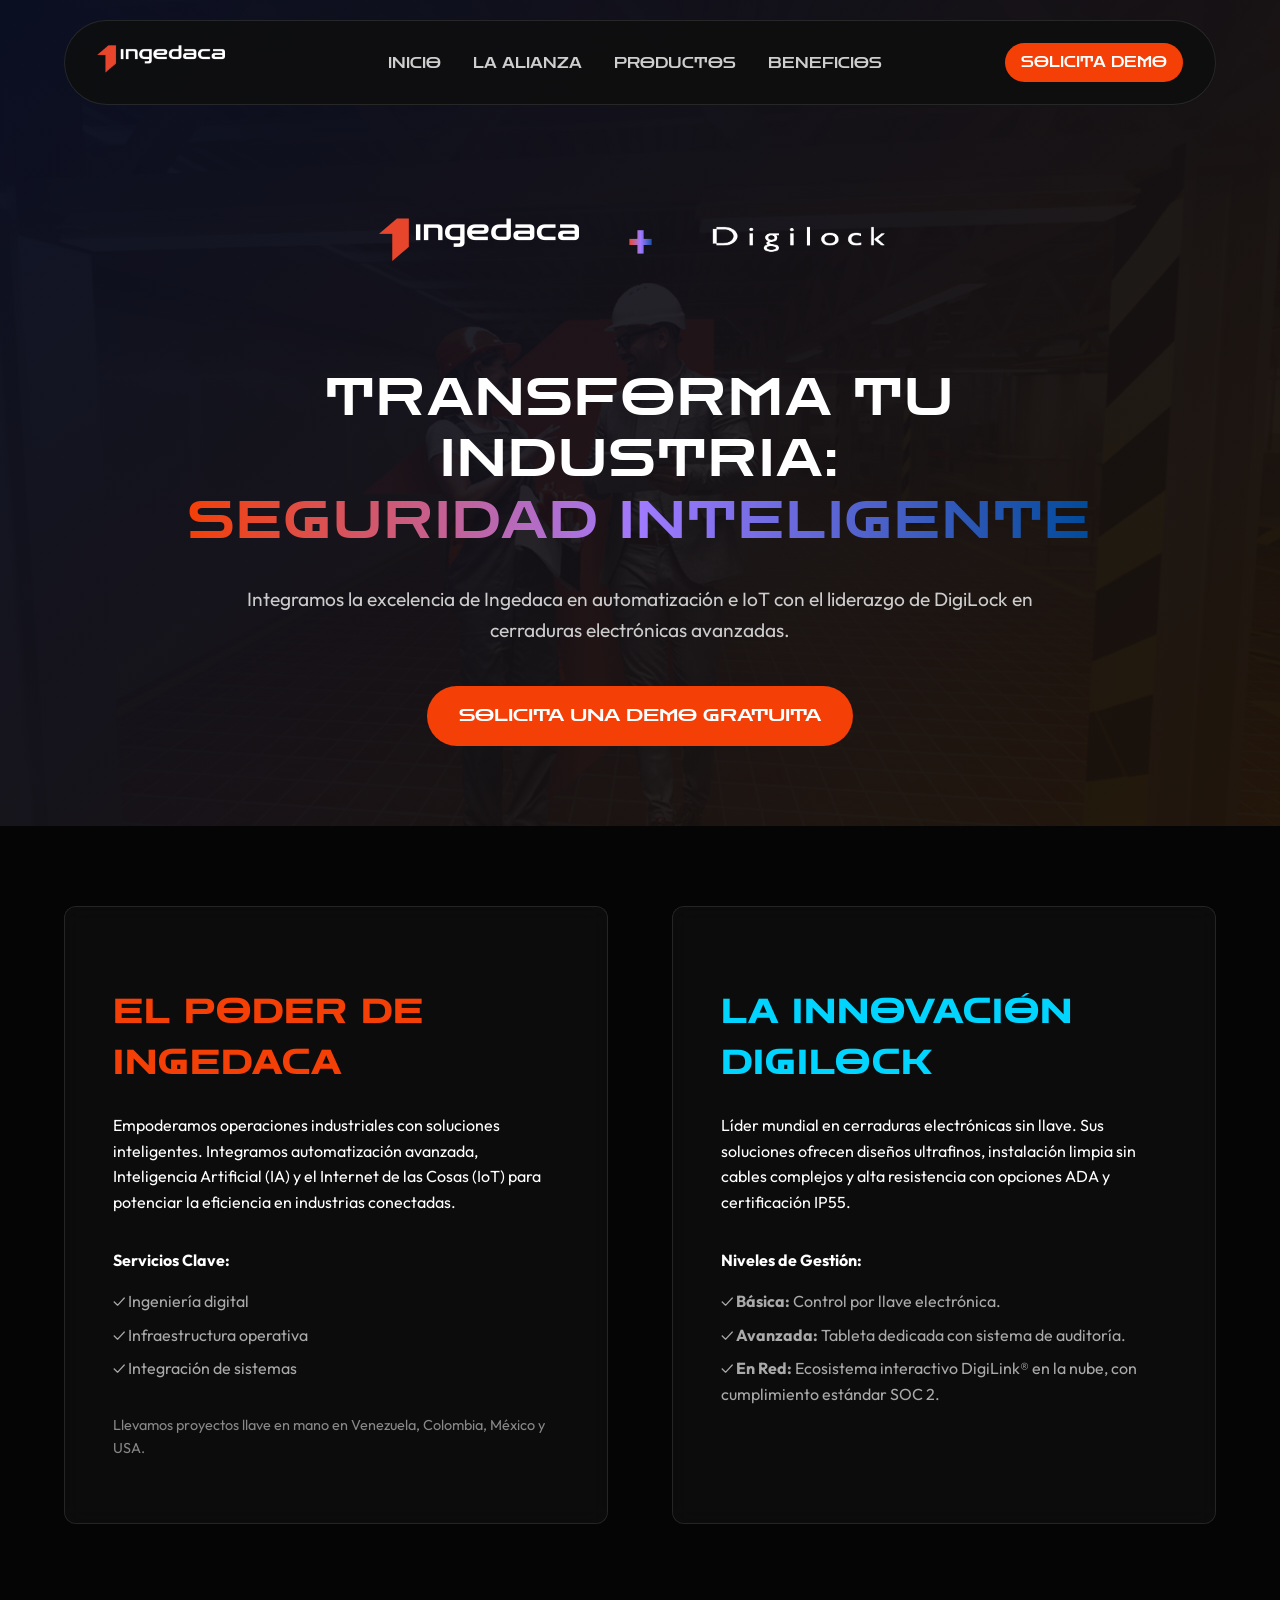
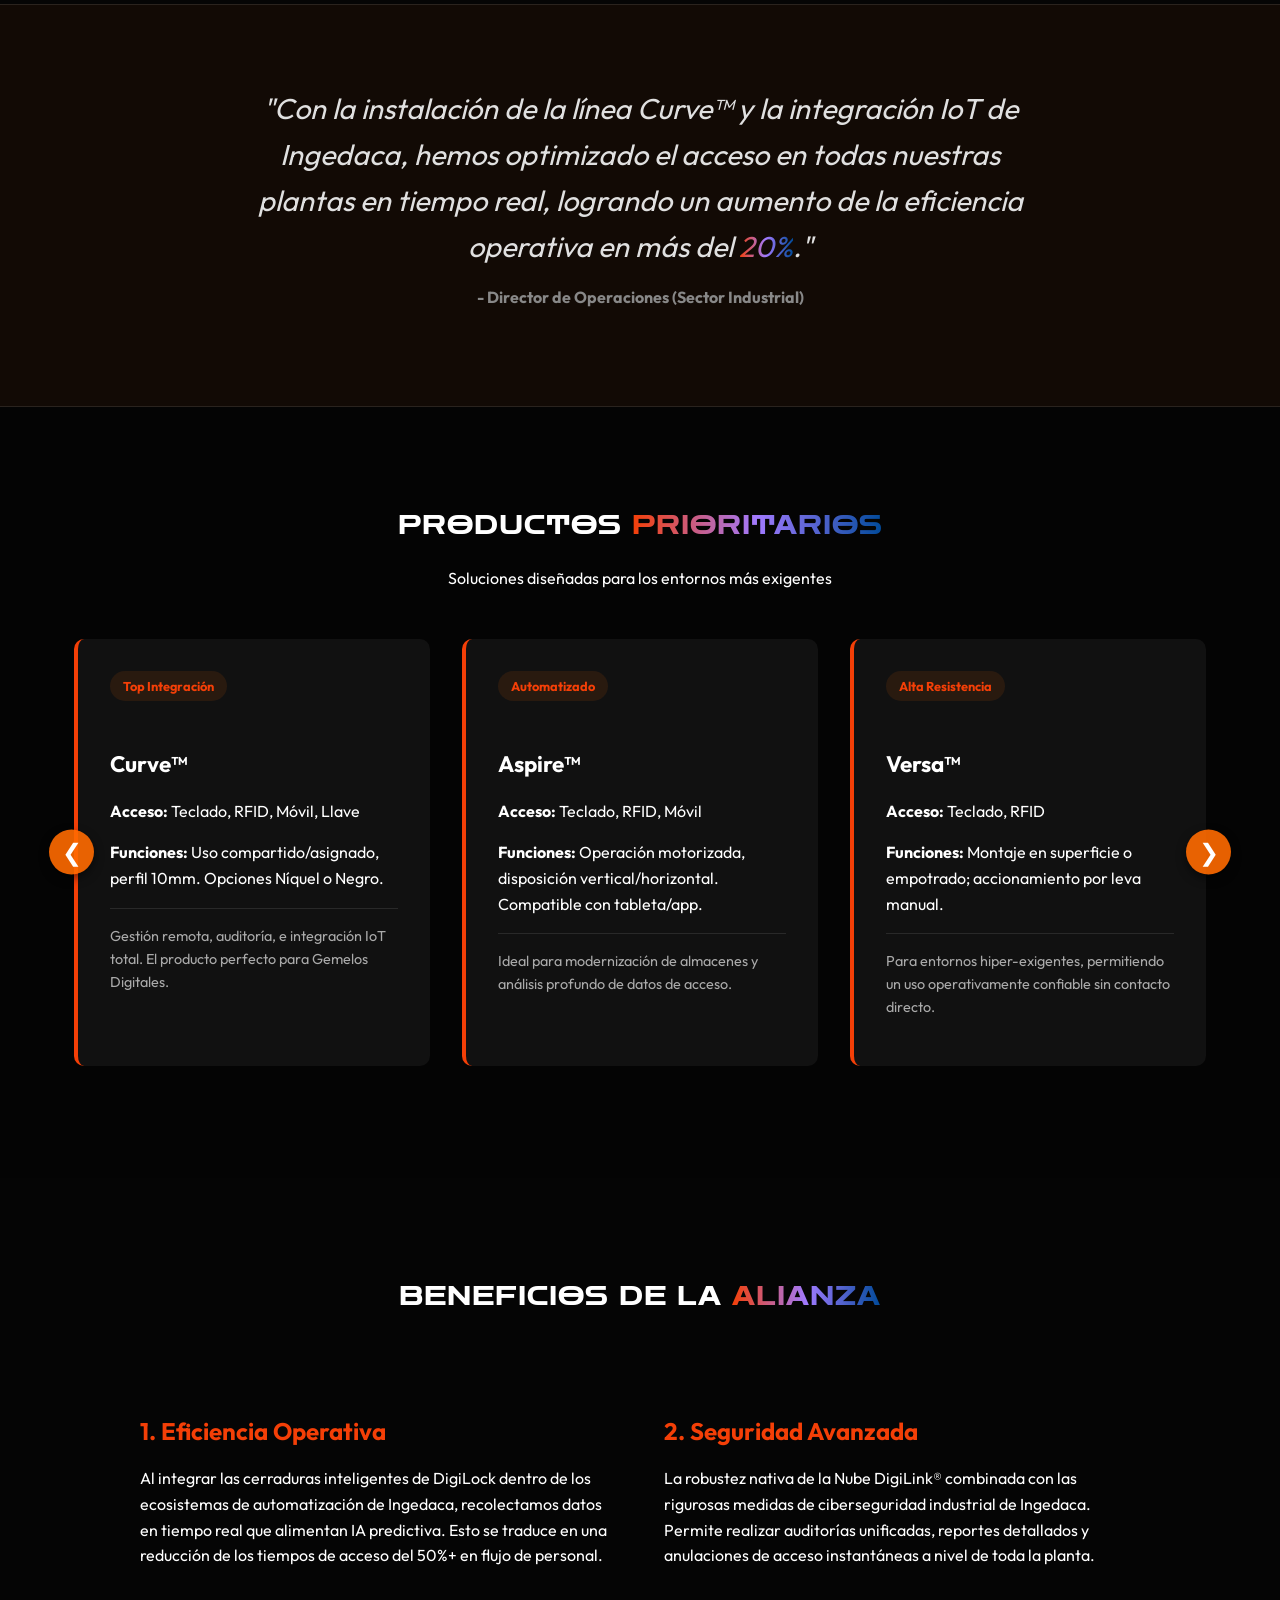
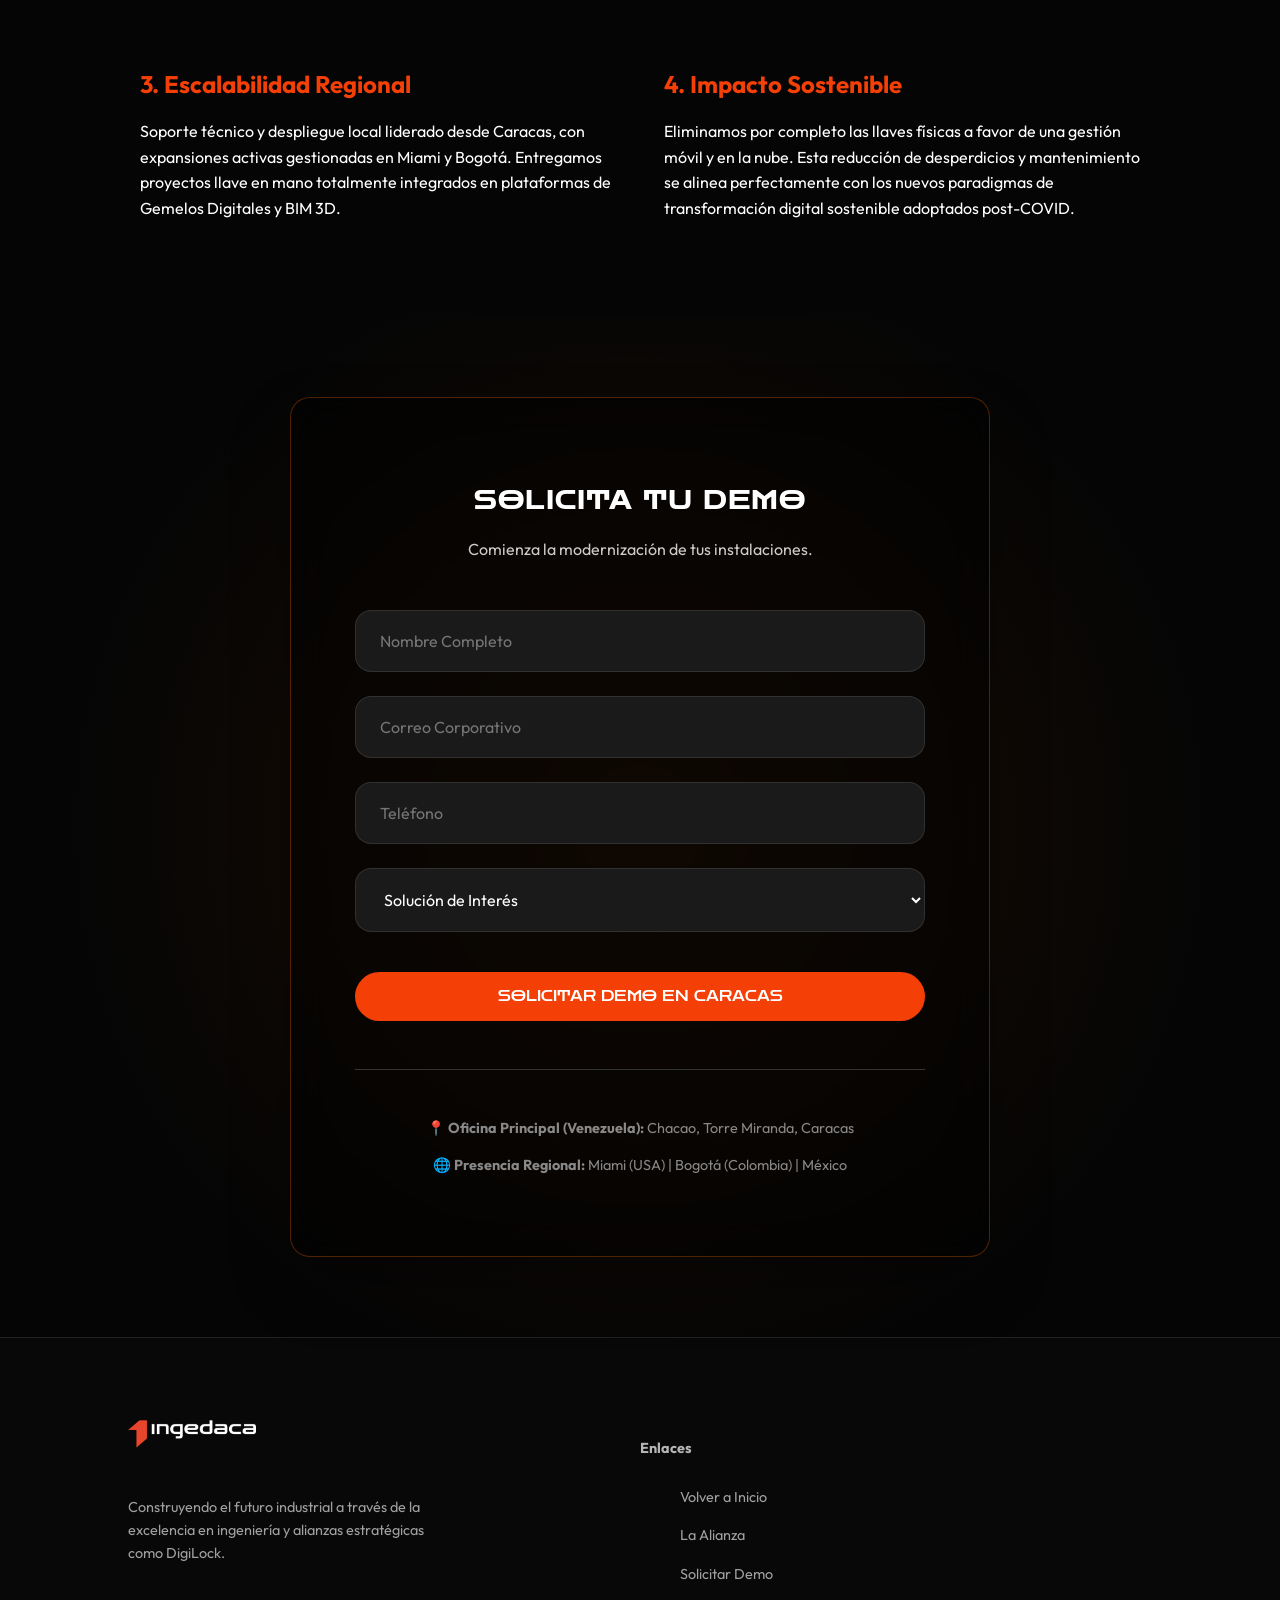
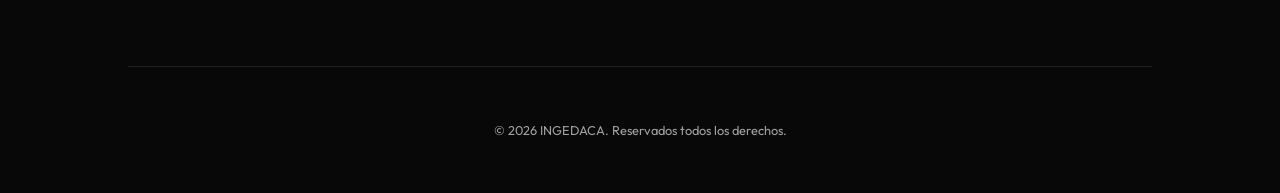
==== commit 47ecdb1d: "Incorporacion de Slider interactivo en el Catalogo de Productos" ====
--- a/alianza-digilock.html
+++ b/alianza-digilock.html
@@ -58,12 +58,25 @@
             color: var(--primary-orange, #ff6b00);
         }
 
-        .products-grid {
-            display: grid;
-            grid-template-columns: repeat(auto-fit, minmax(250px, 1fr));
-            gap: 2rem;
+        .carousel-wrapper {
+            position: relative;
             max-width: 1200px;
             margin: 3rem auto 0;
+            padding: 0 10px;
+        }
+
+        .products-grid {
+            display: flex;
+            overflow-x: auto;
+            scroll-snap-type: x mandatory;
+            gap: 2rem;
+            scrollbar-width: none;
+            scroll-behavior: smooth;
+            padding-bottom: 2rem;
+        }
+
+        .products-grid::-webkit-scrollbar {
+            display: none;
         }
 
         .product-card {
@@ -72,6 +85,40 @@
             padding: 2rem;
             border-left: 4px solid var(--primary-orange, #ff6b00);
             transition: all 0.3s ease;
+            flex: 0 0 calc(33.333% - 1.33rem); /* 3 cards on desktop */
+            scroll-snap-align: start;
+            min-width: 250px;
+        }
+
+        .carousel-btn {
+            position: absolute;
+            top: calc(50% - 1rem);
+            transform: translateY(-50%);
+            z-index: 10;
+            background: rgba(255, 107, 0, 0.9);
+            border: none;
+            color: #fff;
+            width: 45px;
+            height: 45px;
+            border-radius: 50%;
+            font-size: 1.5rem;
+            cursor: pointer;
+            box-shadow: 0 4px 10px rgba(0,0,0,0.5);
+            display: flex;
+            align-items: center;
+            justify-content: center;
+            transition: background 0.3s, transform 0.2s;
+        }
+        
+        .carousel-btn:hover { background: rgba(255, 107, 0, 1); transform: translateY(-50%) scale(1.1); }
+        .carousel-btn.prev { left: -15px; }
+        .carousel-btn.next { right: -15px; }
+
+        @media (max-width: 900px) {
+            .product-card { flex: 0 0 calc(50% - 1rem); }
+        }
+        @media (max-width: 600px) {
+            .product-card { flex: 0 0 100%; }
         }
 
         .product-card:hover {
@@ -163,19 +210,42 @@
             header {
                 padding: 1rem 5%;
                 gap: 0.5rem;
+                justify-content: space-between;
             }
 
             .logo-container img {
-                height: 35px !important;
+                content: url('assets/images/logo/isotipo.png');
+                height: 38px !important;
             }
 
             .nav-actions {
+                margin-left: auto;
                 gap: 0.5rem;
             }
 
             .nav-actions a.btn-primary {
-                padding: 0.4rem 0.6rem !important;
-                font-size: 0.8rem !important;
+                padding: 0.6rem 1rem !important;
+                font-size: 0.85rem !important;
+            }
+
+            .form-wrapper {
+                padding: 2rem 1.5rem !important;
+            }
+
+            #leadForm input, #leadForm select {
+                width: 100% !important;
+                box-sizing: border-box !important;
+            }
+
+            .footer-col, .footer-logo {
+                text-align: center;
+                display: flex;
+                flex-direction: column;
+                align-items: center;
+            }
+
+            .footer-logo p {
+                margin: 0 auto;
             }
         }
     </style>
@@ -215,7 +285,7 @@
                     style="height: 50px; object-fit: contain;">
                 <span class="text-gradient" style="font-size: 3rem; font-weight: bold; line-height: 1;">+</span>
                 <img src="assets/images/aliados/digi.png" alt="DigiLock"
-                    style="height: 120px; object-fit: contain; filter: brightness(0) invert(1);">
+                    style="height: 160px; object-fit: contain; filter: brightness(0) invert(1);">
             </div>
             <h1>Transforma tu Industria: <br class="hidden sm:block"><span class="text-gradient">Seguridad
                     Inteligente</span></h1>
@@ -285,7 +355,9 @@
             <p>Soluciones diseñadas para los entornos más exigentes</p>
         </div>
 
-        <div class="products-grid">
+        <div class="carousel-wrapper">
+            <button class="carousel-btn prev" onclick="scrollCarousel(-1)">&#10094;</button>
+            <div class="products-grid" id="productCarousel">
             <div class="product-card reveal">
                 <span class="product-badge">Top Integración</span>
                 <h4>Curve™</h4>
@@ -334,6 +406,8 @@
                     Presupuestos accesibles, permitiendo una modernización rápida y adaptable del mobiliario existente.
                 </p>
             </div>
+            </div>
+            <button class="carousel-btn next" onclick="scrollCarousel(1)">&#10095;</button>
         </div>
     </section>
 
@@ -375,9 +449,8 @@
         style="background: radial-gradient(circle at center, rgba(255,107,0,0.1) 0%, transparent 70%);">
         <div class="form-wrapper reveal"
             style="max-width: 700px; margin: 0 auto; background: rgba(0,0,0,0.5); backdrop-filter: blur(20px); border: 1px solid rgba(255,107,0,0.3); border-radius: 20px; padding: 4rem;">
-            <h2 style="text-align: center; margin-bottom: 1rem;">Lleva tu Control de Acceso al Siguiente Nivel</h2>
-            <p style="text-align: center; margin-bottom: 3rem; color: #ccc;">Solicita tu Demo Gratuita y comienza la
-                modernización.</p>
+            <h2 style="text-align: center; margin-bottom: 1rem;">Solicita tu Demo</h2>
+            <p style="text-align: center; margin-bottom: 3rem; color: #ccc;">Comienza la modernización de tus instalaciones.</p>
 
             <form id="leadForm">
                 <input type="text" placeholder="Nombre Completo" required>
@@ -469,6 +542,14 @@
                 document.getElementById('successMsg').style.display = 'block';
             });
         }
+
+        function scrollCarousel(direction) {
+            const track = document.getElementById('productCarousel');
+            if(track) {
+                const cardWidth = track.querySelector('.product-card').offsetWidth + 32;
+                track.scrollBy({ left: direction * cardWidth, behavior: 'smooth' });
+            }
+        }
     </script>
 </body>
 
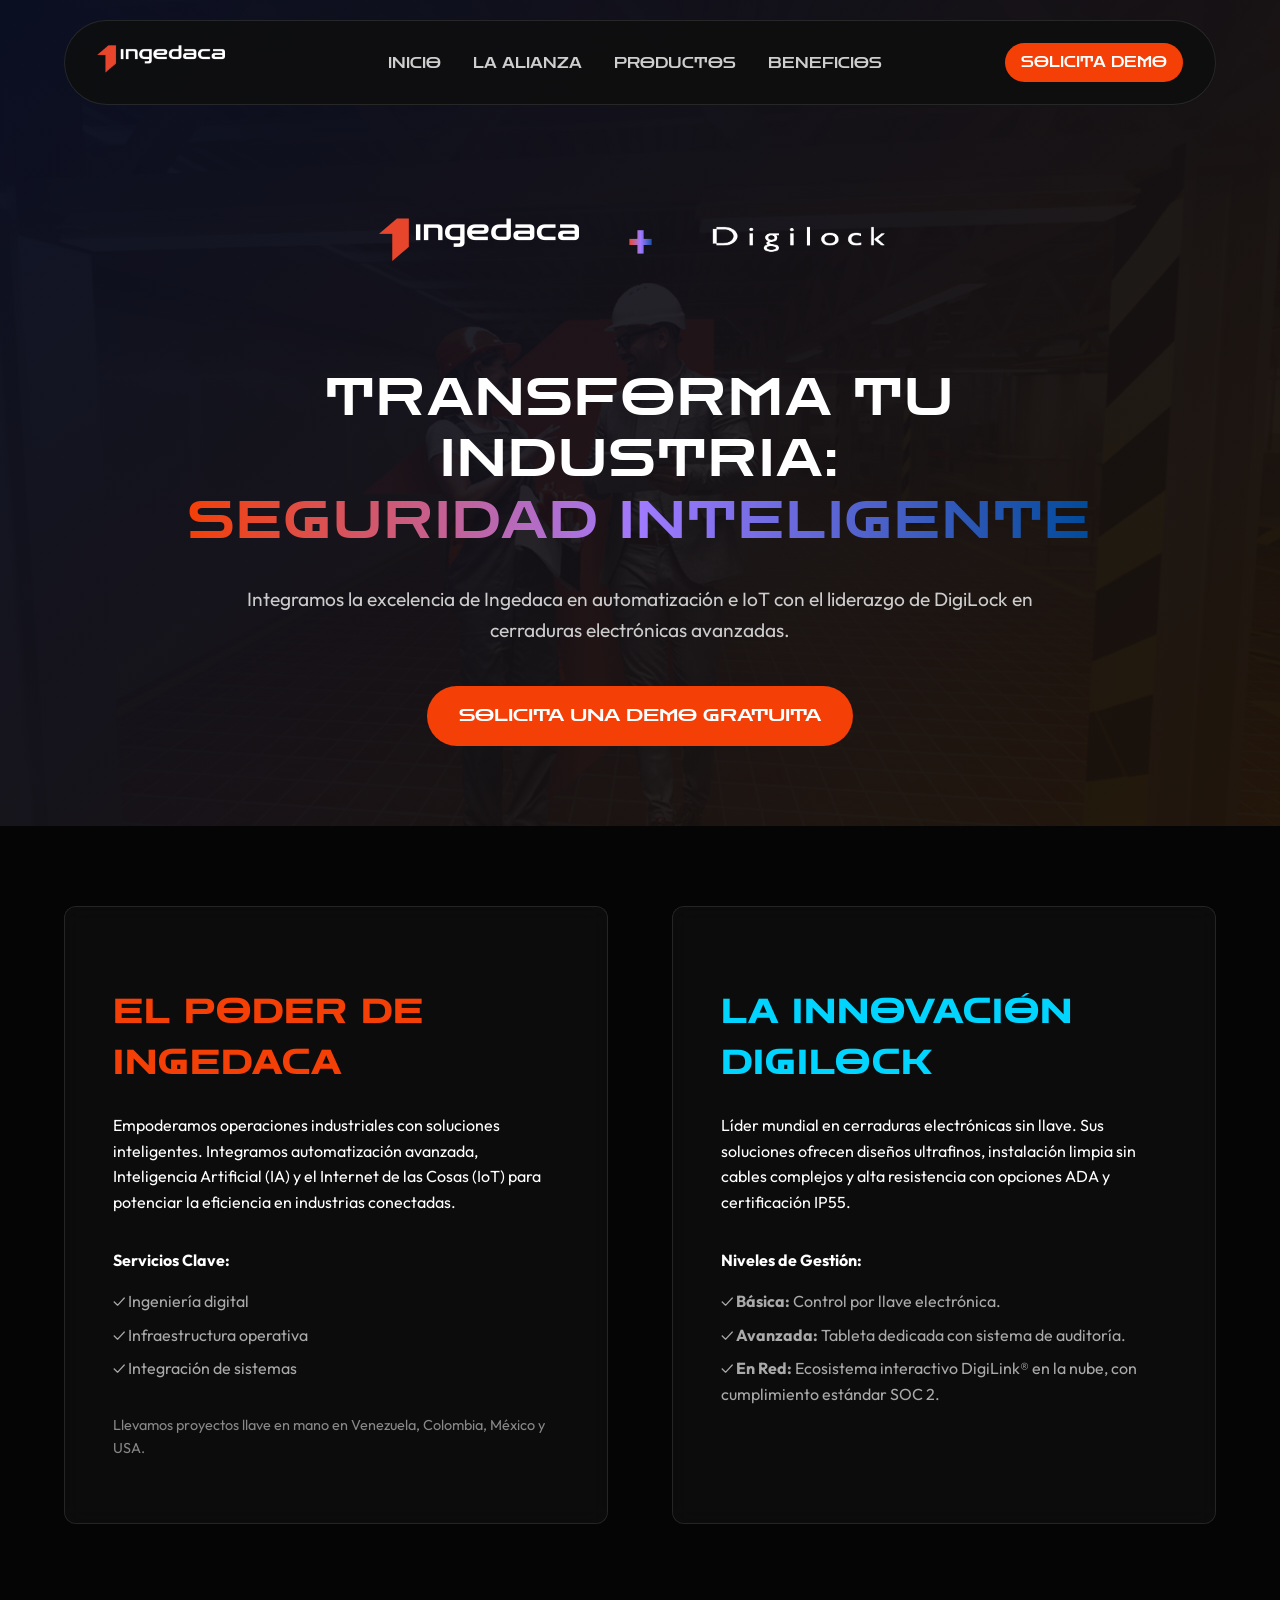
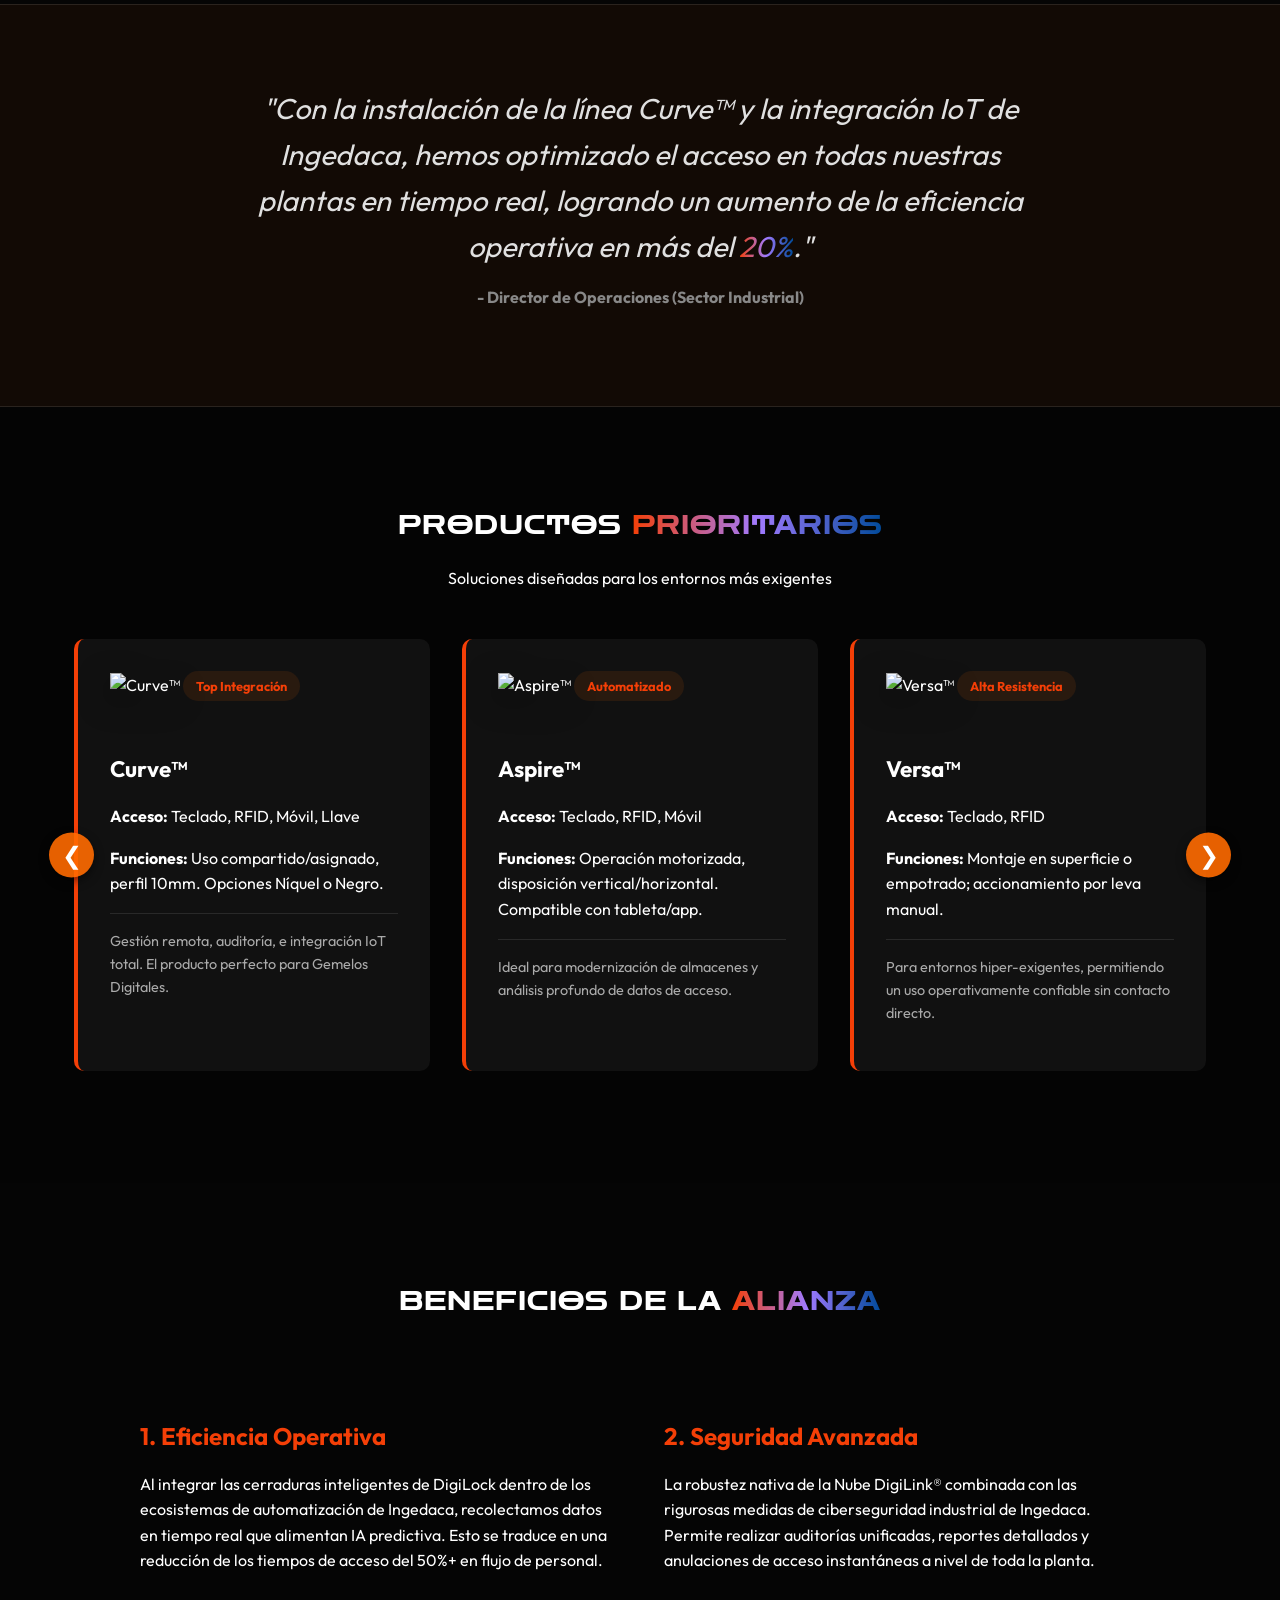
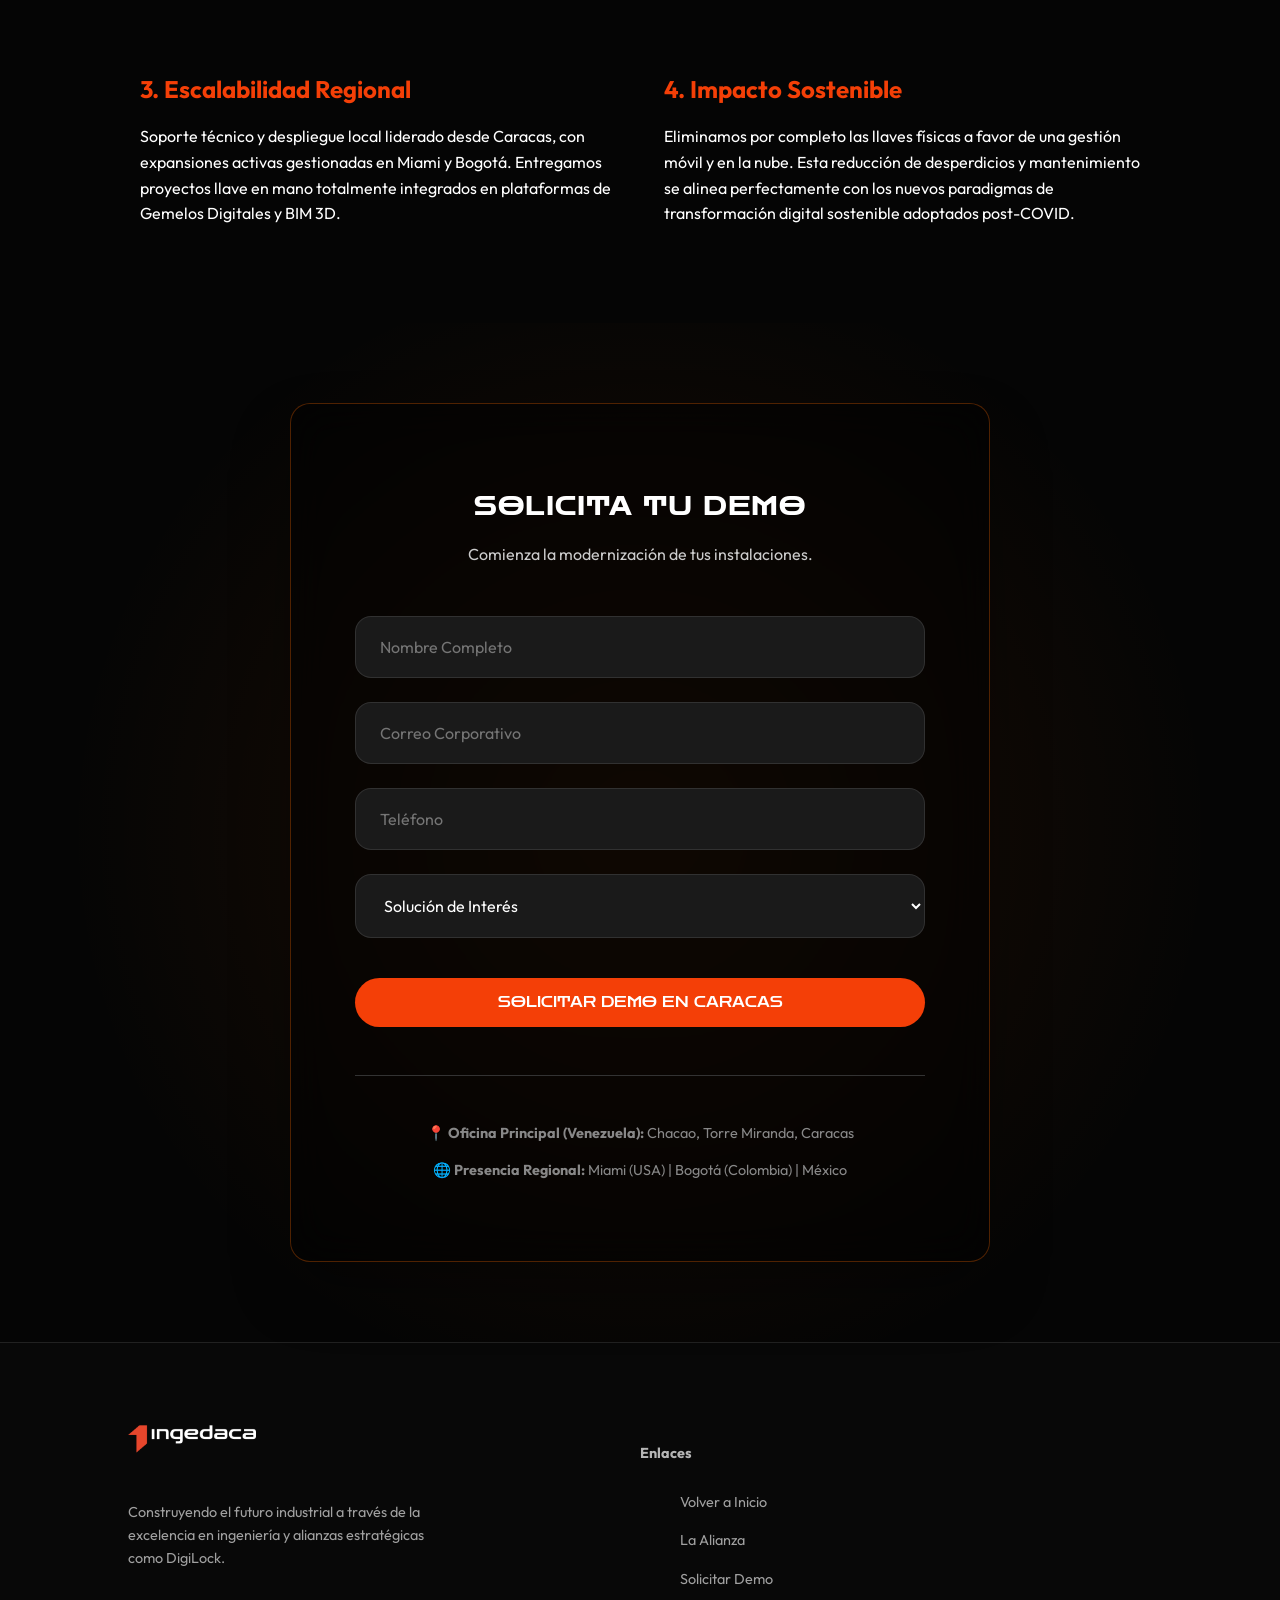
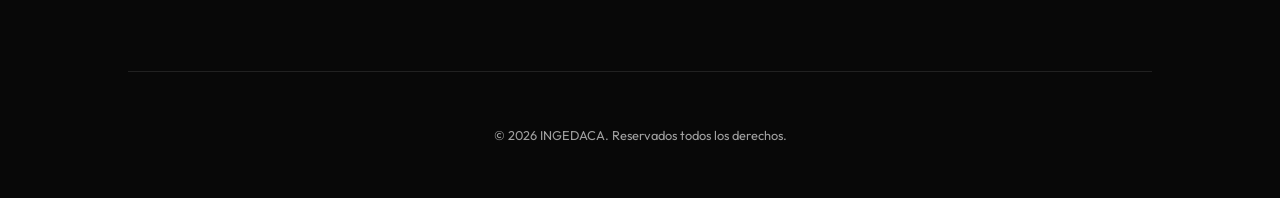
==== commit 2b77b1e0: "Incorporacion de imagenes y enlaces al catalogo Digilock en Carrusel" ====
--- a/alianza-digilock.html
+++ b/alianza-digilock.html
@@ -358,7 +358,8 @@
         <div class="carousel-wrapper">
             <button class="carousel-btn prev" onclick="scrollCarousel(-1)">&#10094;</button>
             <div class="products-grid" id="productCarousel">
-            <div class="product-card reveal">
+            <a href="https://www.digilock.com/es/products/smart-locks/curve/" target="_blank" class="product-card reveal" style="text-decoration: none; color: inherit; display: block;">
+                <img src="assets/products/CurveTM.png" alt="Curve™" style="width: 100%; height: 200px; object-fit: contain; margin-bottom: 1.5rem; filter: drop-shadow(0px 10px 15px rgba(0,0,0,0.6));">
                 <span class="product-badge">Top Integración</span>
                 <h4>Curve™</h4>
                 <p><strong>Acceso:</strong> Teclado, RFID, Móvil, Llave</p>
@@ -366,8 +367,9 @@
                 <p
                     style="margin-top: 1rem; border-top: 1px solid rgba(255,255,255,0.1); padding-top: 1rem; font-size: 0.9rem; color: #aaa;">
                     Gestión remota, auditoría, e integración IoT total. El producto perfecto para Gemelos Digitales.</p>
-            </div>
-            <div class="product-card reveal">
+            </a>
+            <a href="https://www.digilock.com/es/products/smart-locks/aspire/" target="_blank" class="product-card reveal" style="text-decoration: none; color: inherit; display: block;">
+                <img src="assets/products/AspireTM.png" alt="Aspire™" style="width: 100%; height: 200px; object-fit: contain; margin-bottom: 1.5rem; filter: drop-shadow(0px 10px 15px rgba(0,0,0,0.6));">
                 <span class="product-badge">Automatizado</span>
                 <h4>Aspire™</h4>
                 <p><strong>Acceso:</strong> Teclado, RFID, Móvil</p>
@@ -376,8 +378,9 @@
                 <p
                     style="margin-top: 1rem; border-top: 1px solid rgba(255,255,255,0.1); padding-top: 1rem; font-size: 0.9rem; color: #aaa;">
                     Ideal para modernización de almacenes y análisis profundo de datos de acceso.</p>
-            </div>
-            <div class="product-card reveal">
+            </a>
+            <a href="https://www.digilock.com/es/products/smart-locks/versa/" target="_blank" class="product-card reveal" style="text-decoration: none; color: inherit; display: block;">
+                <img src="assets/products/VersaTM.png" alt="Versa™" style="width: 100%; height: 200px; object-fit: contain; margin-bottom: 1.5rem; filter: drop-shadow(0px 10px 15px rgba(0,0,0,0.6));">
                 <span class="product-badge">Alta Resistencia</span>
                 <h4>Versa™</h4>
                 <p><strong>Acceso:</strong> Teclado, RFID</p>
@@ -385,8 +388,9 @@
                 <p
                     style="margin-top: 1rem; border-top: 1px solid rgba(255,255,255,0.1); padding-top: 1rem; font-size: 0.9rem; color: #aaa;">
                     Para entornos hiper-exigentes, permitiendo un uso operativamente confiable sin contacto directo.</p>
-            </div>
-            <div class="product-card reveal">
+            </a>
+            <a href="https://www.digilock.com/es/products/smart-locks/orbit/" target="_blank" class="product-card reveal" style="text-decoration: none; color: inherit; display: block;">
+                <img src="assets/products/OrbitTM.png" alt="Orbit™" style="width: 100%; height: 200px; object-fit: contain; margin-bottom: 1.5rem; filter: drop-shadow(0px 10px 15px rgba(0,0,0,0.6));">
                 <span class="product-badge">Manos Libres</span>
                 <h4>Orbit™</h4>
                 <p><strong>Acceso:</strong> Sin contacto RFID, Móvil</p>
@@ -394,8 +398,9 @@
                 <p
                     style="margin-top: 1rem; border-top: 1px solid rgba(255,255,255,0.1); padding-top: 1rem; font-size: 0.9rem; color: #aaa;">
                     Alta seguridad totalmente sin manos, enfocado para áreas estériles u operaciones remotas.</p>
-            </div>
-            <div class="product-card reveal">
+            </a>
+            <a href="https://www.digilock.com/es/products/smart-locks/pivot/" target="_blank" class="product-card reveal" style="text-decoration: none; color: inherit; display: block;">
+                <img src="assets/products/PivotTM.png" alt="Pivot™" style="width: 100%; height: 200px; object-fit: contain; margin-bottom: 1.5rem; filter: drop-shadow(0px 10px 15px rgba(0,0,0,0.6));">
                 <span class="product-badge">Versatilidad</span>
                 <h4>Pivot™ & Heredadas</h4>
                 <p><strong>Acceso:</strong> Teclado, RFID, Híbrido</p>
@@ -405,7 +410,7 @@
                     style="margin-top: 1rem; border-top: 1px solid rgba(255,255,255,0.1); padding-top: 1rem; font-size: 0.9rem; color: #aaa;">
                     Presupuestos accesibles, permitiendo una modernización rápida y adaptable del mobiliario existente.
                 </p>
-            </div>
+            </a>
             </div>
             <button class="carousel-btn next" onclick="scrollCarousel(1)">&#10095;</button>
         </div>
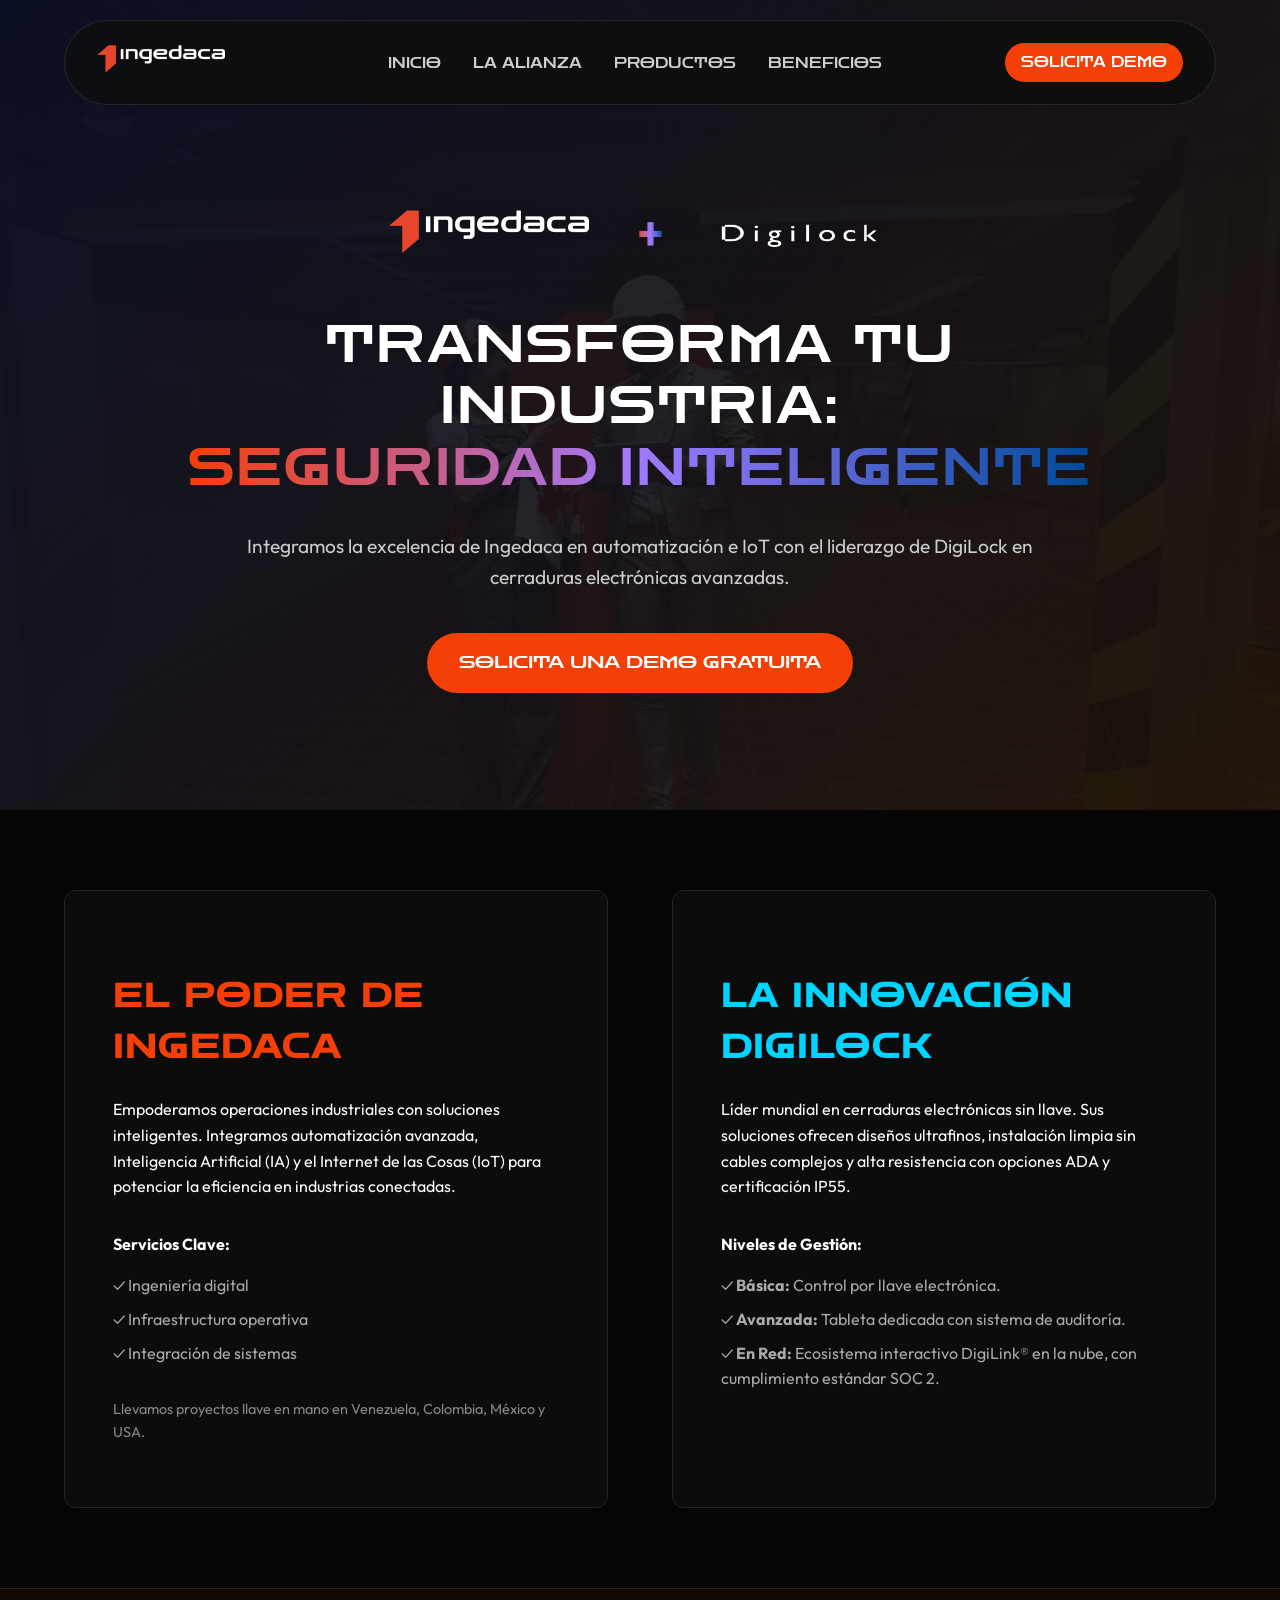
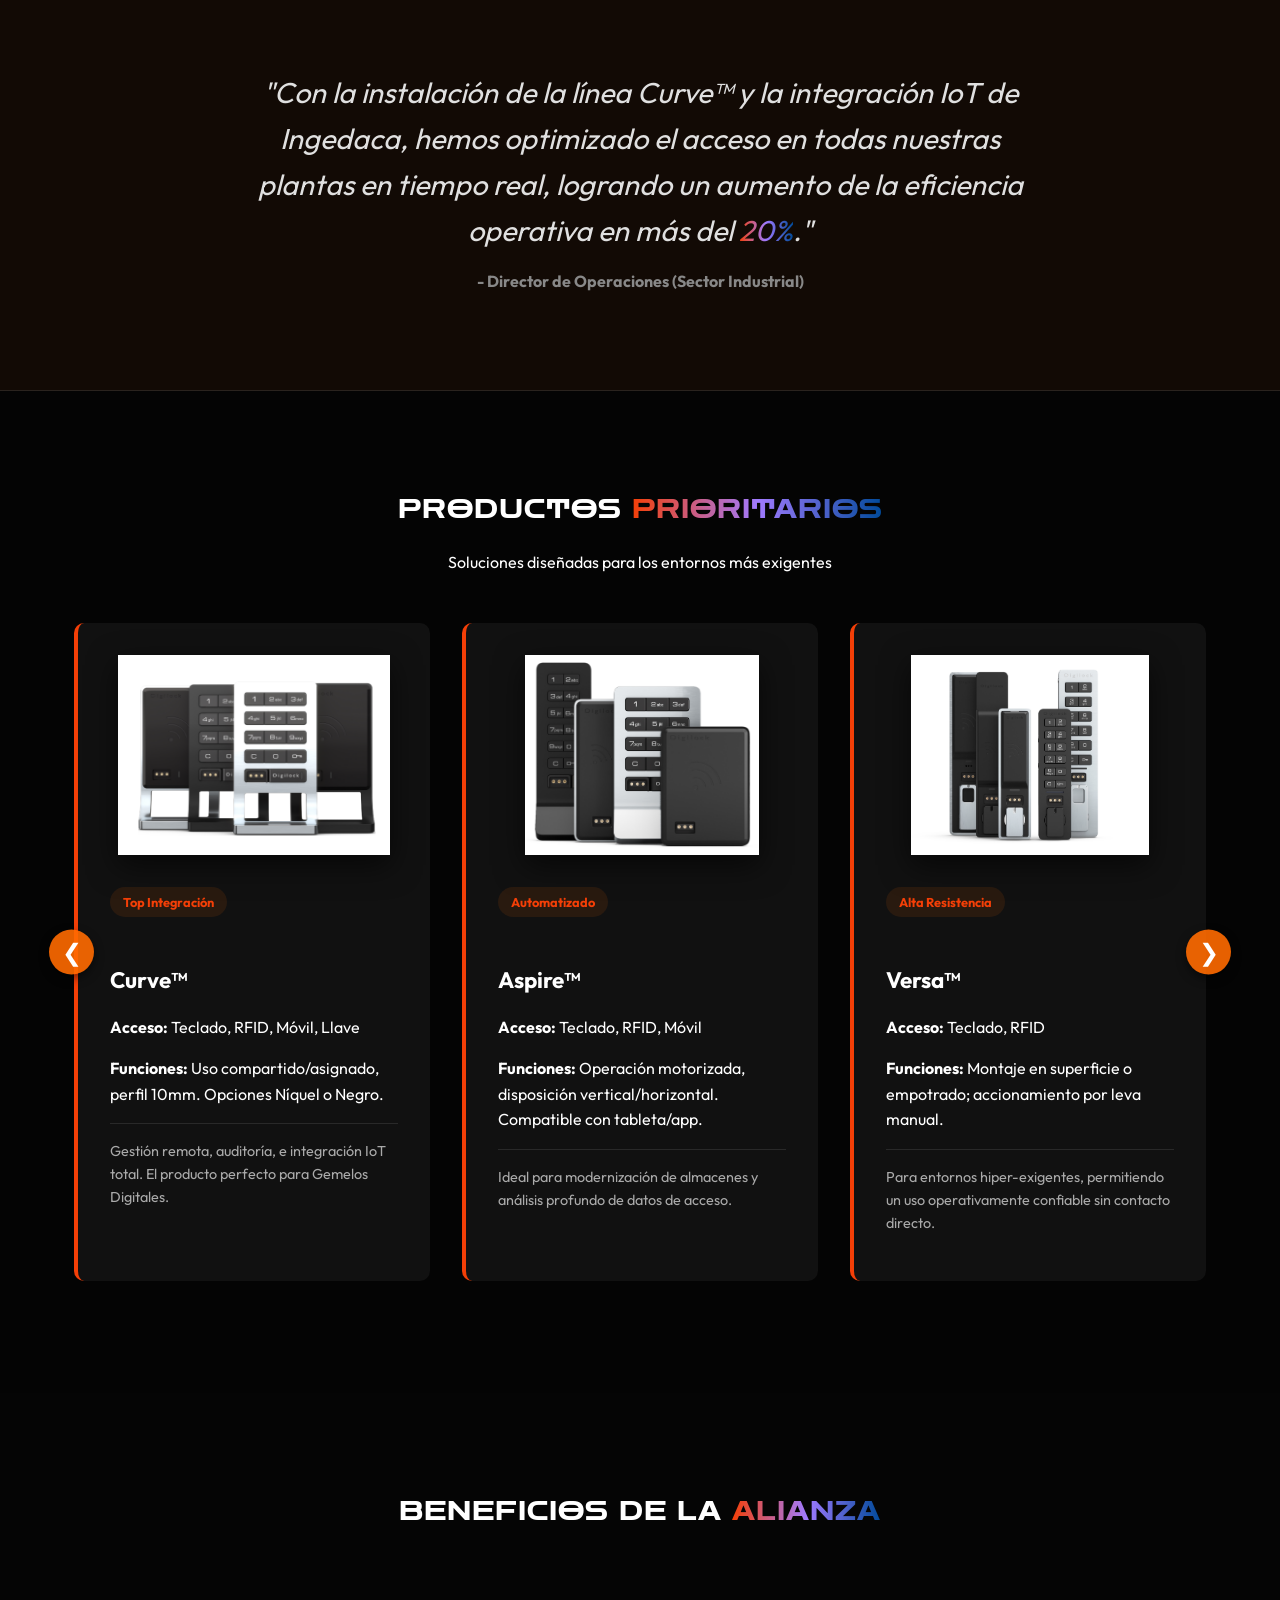
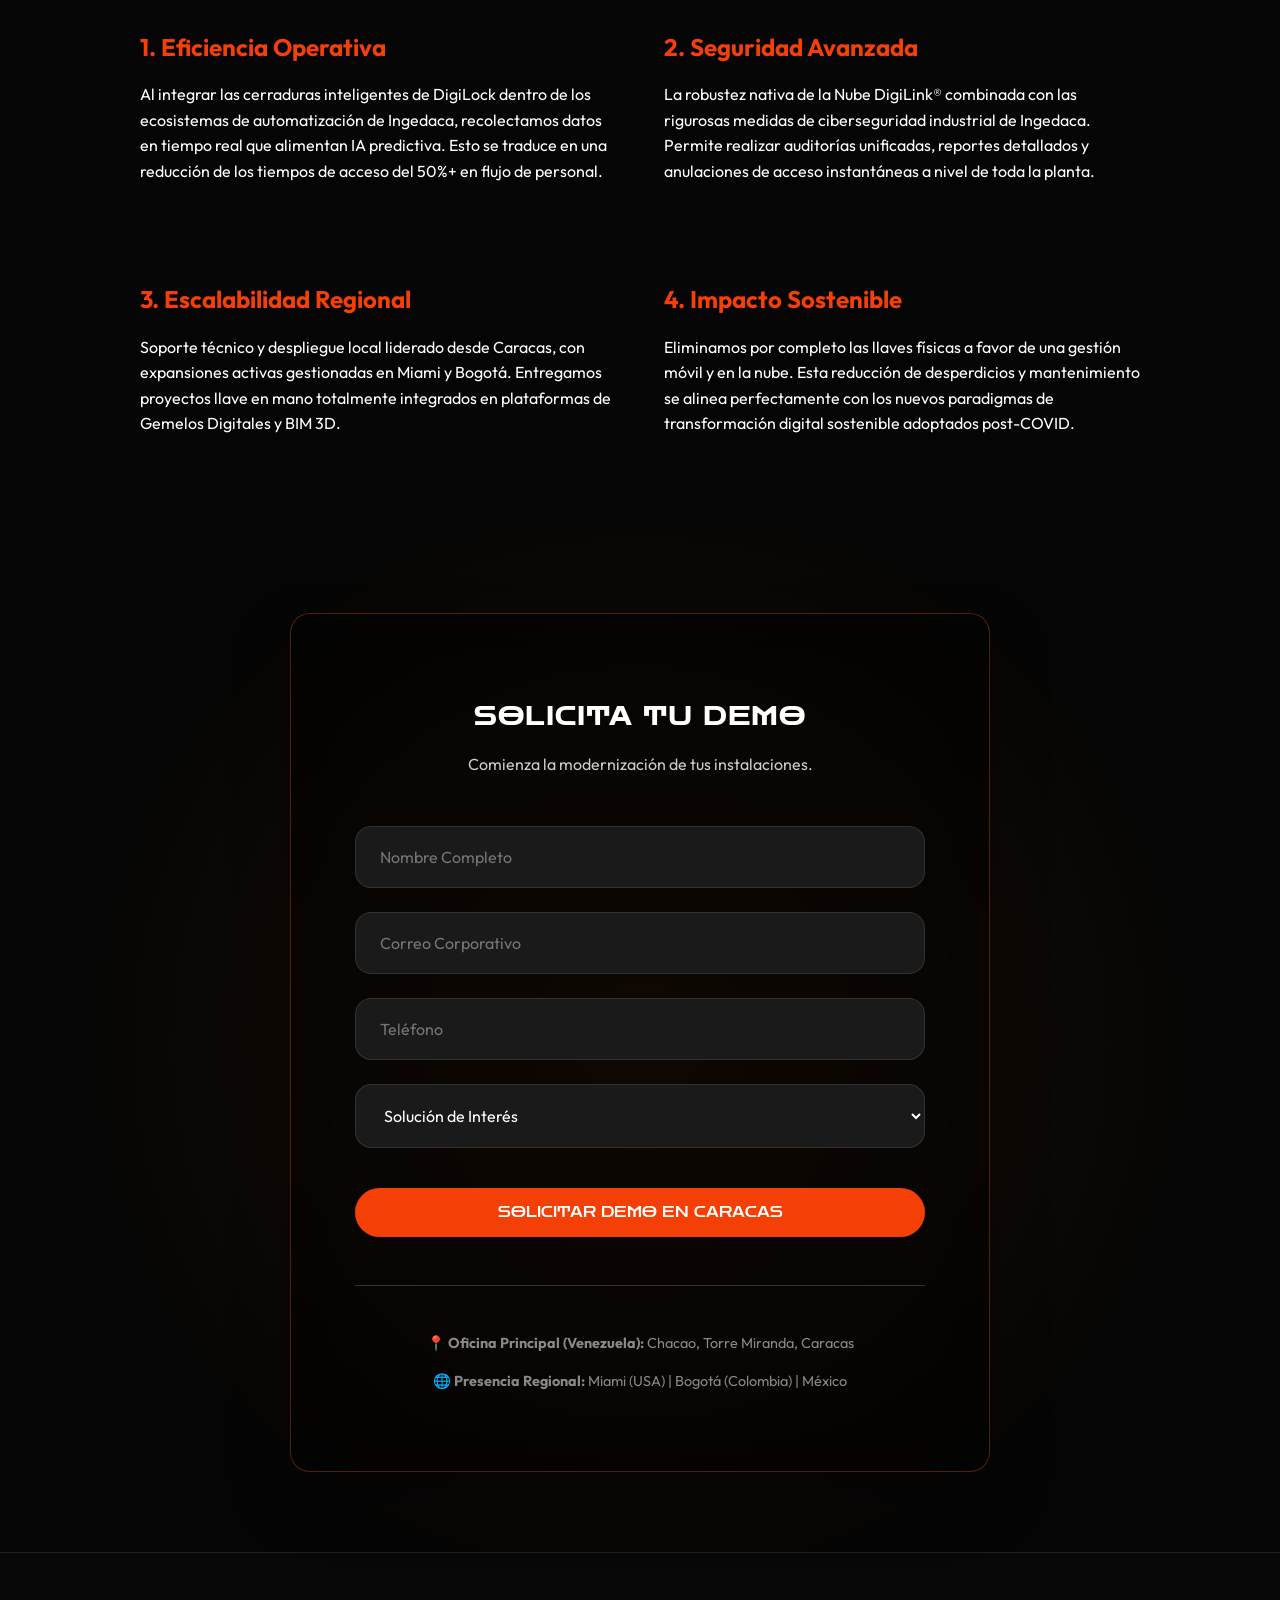
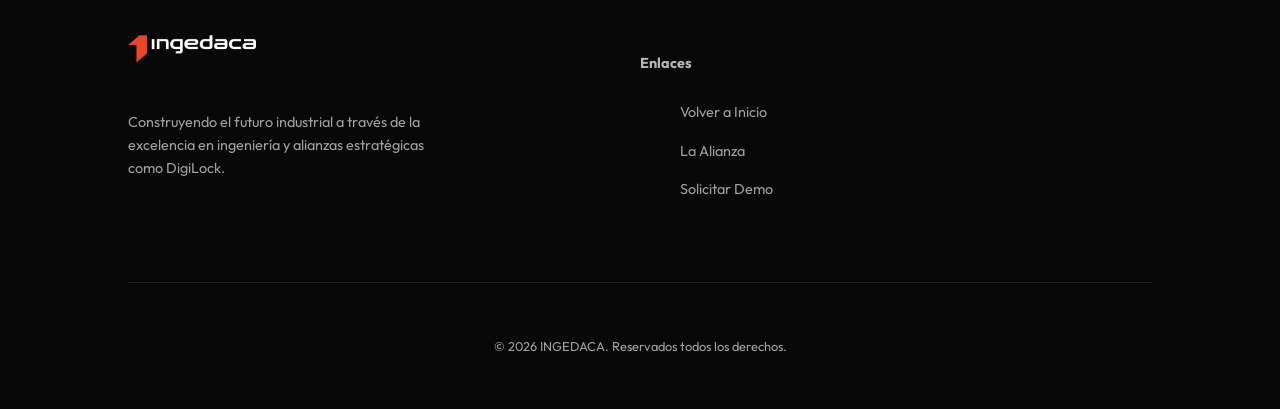
==== commit bdc450fc: "Ajuste de balance visual: reduccion de tamano de logo aliada en Hero" ====
--- a/alianza-digilock.html
+++ b/alianza-digilock.html
@@ -285,7 +285,7 @@
                     style="height: 50px; object-fit: contain;">
                 <span class="text-gradient" style="font-size: 3rem; font-weight: bold; line-height: 1;">+</span>
                 <img src="assets/images/aliados/digi.png" alt="DigiLock"
-                    style="height: 160px; object-fit: contain; filter: brightness(0) invert(1);">
+                    style="height: 70px; object-fit: contain; filter: brightness(0) invert(1);">
             </div>
             <h1>Transforma tu Industria: <br class="hidden sm:block"><span class="text-gradient">Seguridad
                     Inteligente</span></h1>
